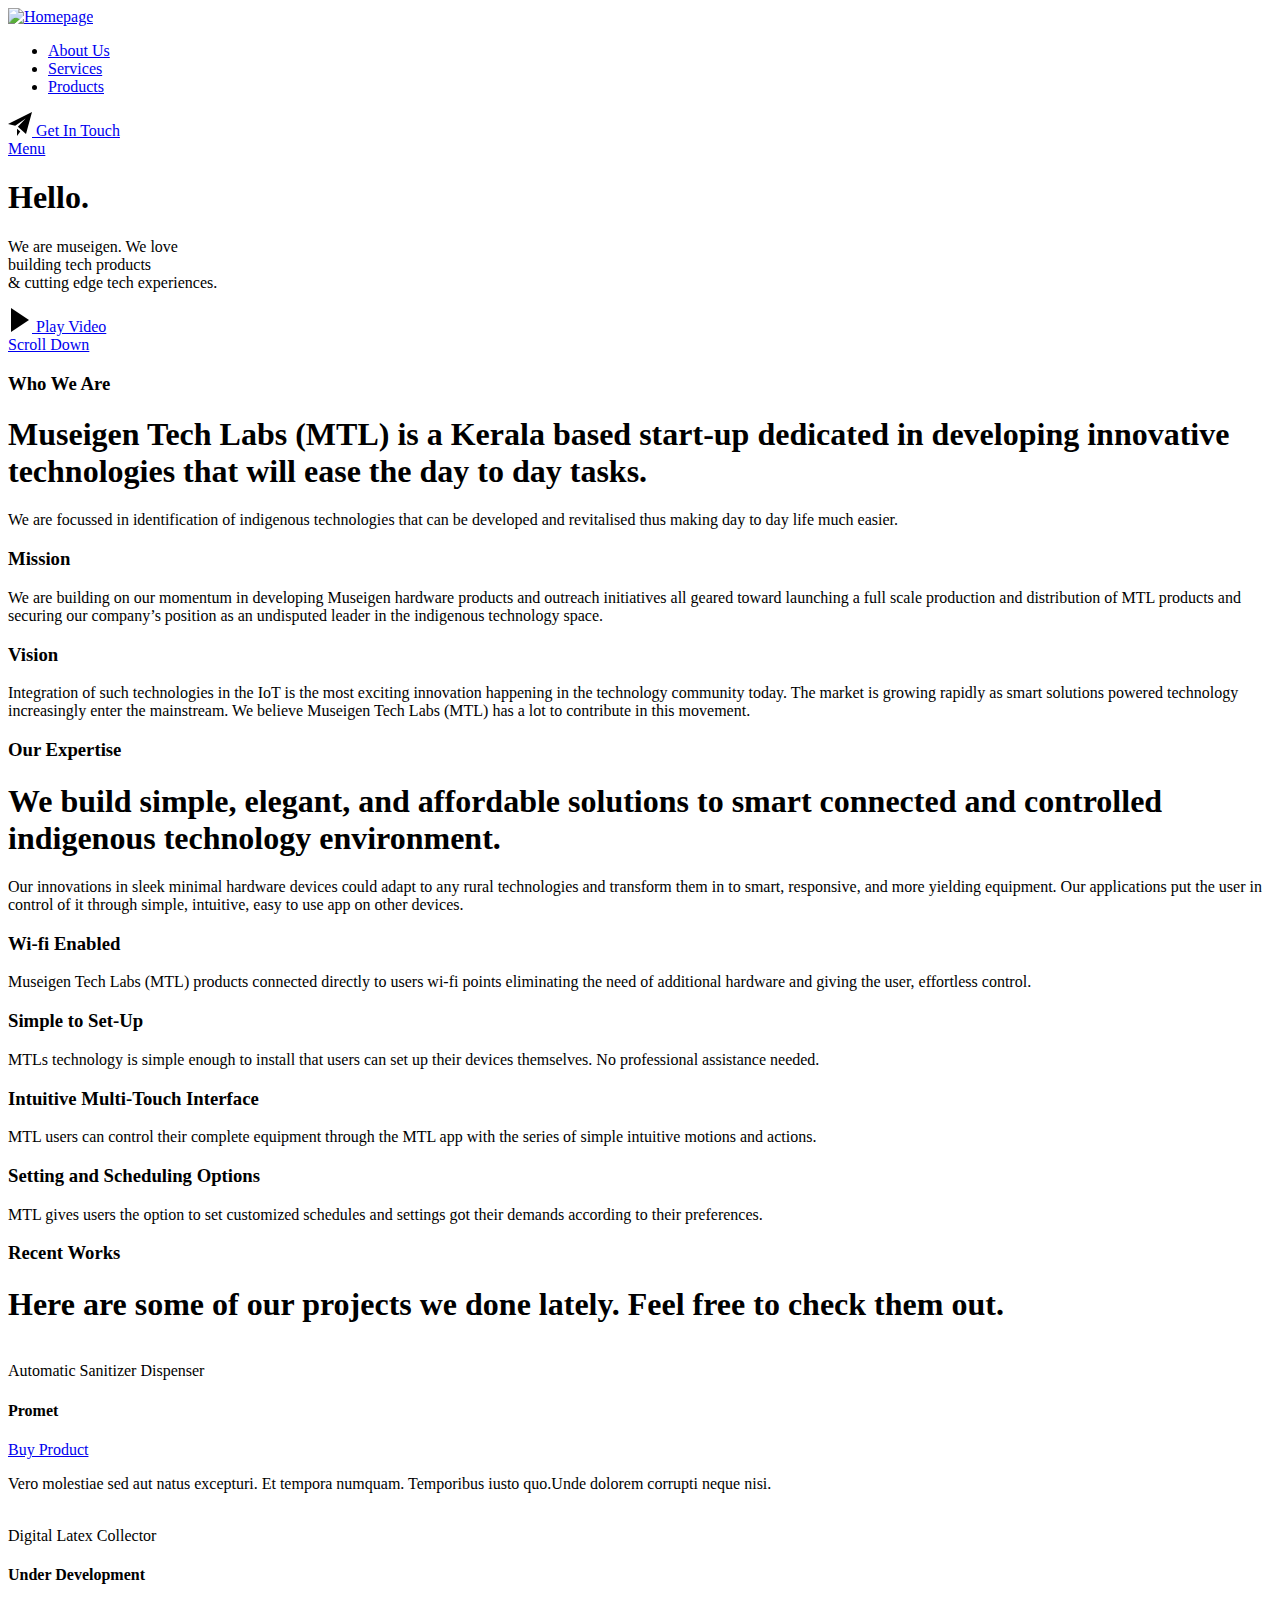
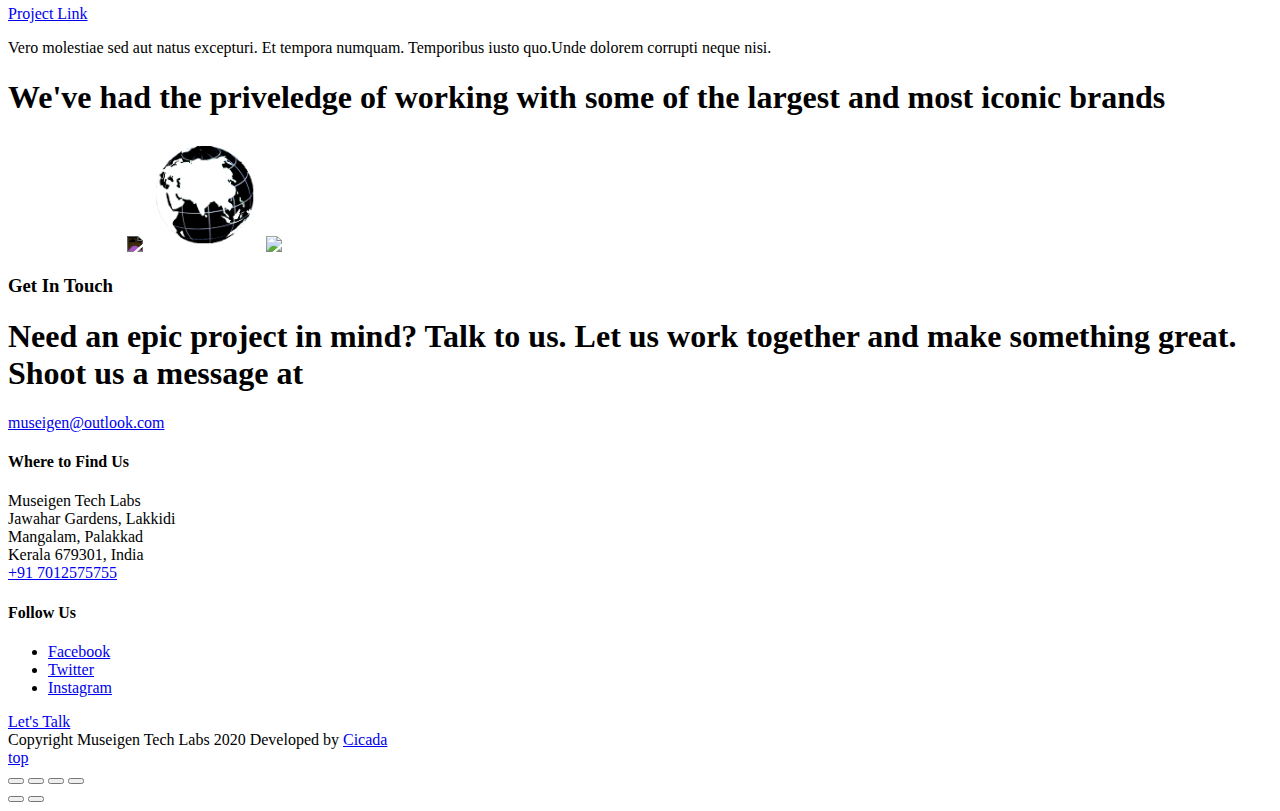
==== index.html @ 74364101 "V.0.0.2" ====
<!DOCTYPE html>
<html class="no-js" lang="en">
<head>

    <!--- basic page needs
    ================================================== -->
    <meta charset="utf-8">
    <title>Museigen</title>
    <meta name="description" content="">
    <meta name="author" content="">

    <!-- mobile specific metas
    ================================================== -->
    <meta name="viewport" content="width=device-width, initial-scale=1">

    <!-- CSS
    ================================================== -->
    <link rel="stylesheet" href="css/styles.css">
    <link rel="stylesheet" href="css/vendor.css">

    <!-- script
    ================================================== -->
    <script src="js/modernizr.js"></script>
    <script defer src="js/fontawesome/all.min.js"></script>

    <!-- favicons
    ================================================== -->
    <link rel="apple-touch-icon" sizes="180x180" href="apple-touch-icon.png">
    <link rel="icon" type="image/png" sizes="32x32" href="favicon-32x32.png">
    <link rel="icon" type="image/png" sizes="16x16" href="favicon-16x16.png">
    <link rel="manifest" href="site.webmanifest">

</head>

<body id="top">


    <!-- preloader
    ================================================== -->
    <div id="preloader">
        <div id="loader" class="dots-fade">
            <div></div>
            <div></div>
            <div></div>
        </div>
    </div>


    <!-- header
    ================================================== -->
    <header class="s-header">

        <div class="s-header__logo">
            <a href="index.html">
                <img src="images/museigen_logo.png" alt="Homepage">
            </a>
        </div>

        <div class="s-header__content">

            <nav class="s-header__nav-wrap">
                <ul class="s-header__nav">
                    <li><a class="smoothscroll" href="#about" title="About">About Us</a></li>
                    <li><a class="smoothscroll" href="#services" title="Services">Services</a></li>
                    <li><a class="smoothscroll" href="#portfolio" title="Works">Products</a></li>
                </ul>
            </nav> <!-- end s-header__nav-wrap -->

            <a href="mailto:museigen@gmail.com" class="btn btn--primary btn--small">
                <svg xmlns="http://www.w3.org/2000/svg" width="24" height="24" viewBox="0 0 24 24"><path d="M24 0l-6 22-8.129-7.239 7.802-8.234-10.458 7.227-7.215-1.754 24-12zm-15 16.668v7.332l3.258-4.431-3.258-2.901z"/></svg>
                Get In Touch
            </a>

        </div> <!-- end header-content -->

        <a class="s-header__menu-toggle" href="#0"><span>Menu</span></a>

    </header> <!-- end s-header -->


    <!-- hero
    ================================================== -->
    <section id="hero" class="s-hero target-section">

        <div class="s-hero__bg">
            <div class="gradient-overlay"></div>
        </div>

        <div class="row s-hero__content">
            <div class="column">

                <h1>Hello.</h1>
                <div class="s-hero__content-about">

                    <p>
                    We are museigen. We love <br>
                    building tech products <br>
                    & cutting edge tech experiences.
                    </p>

                    <footer>
                        <div class="s-hero__content-social">
                            <a href="#0"><i class="fab fa-facebook-f" aria-hidden="true"></i></a>
                            <a href="#0"><i class="fab fa-twitter" aria-hidden="true"></i></a>
                            <a href="#0"><i class="fab fa-instagram" aria-hidden="true"></i></a>
                        </div>
                    </footer>
                </div>

            </div>
        </div>

        <div class="s-hero__video">
            <a class="s-hero__video-link" href="https://player.vimeo.com/video/117310401?color=01aef0&amp;title=0&amp;byline=0&amp;portrait=0" data-lity="">
                <svg xmlns="http://www.w3.org/2000/svg" width="24" height="24" viewBox="0 0 24 24"><path d="M21 12l-18 12v-24z"/></svg>
                <span class="s-hero__video-text">Play Video</span>
            </a>
        </div>

        <div class="s-hero__scroll">
            <a href="#about" class="s-hero__scroll-link smoothscroll">
                Scroll Down
            </a>
        </div>

    </section> <!-- end s-hero -->


    <!-- about
    ================================================== -->
    <section id="about" class="s-about">

        <div class="horizontal-line"></div>

        <div class="row">
            <div class="column large-12">

                <div class="section-title" data-num="01" data-aos="fade-up">
                    <h3 class="h6">Who We Are</h3>
                </div>

            </div>

            <div class="column large-6 w-900-stack s-about__intro-text">
                <h1 class="display-1" data-aos="fade-up">
                    Museigen Tech Labs (MTL) is a Kerala based start-up dedicated in developing
                    innovative technologies that will ease the day to day tasks.
                </h1>

                <p class="lead" data-aos="fade-up">
                  We are focussed in identification of indigenous technologies that can be developed and revitalised
                  thus making day to day life much easier.
                </p>
            </div>

            <div class="column large-6 w-900-stack s-about__photo-block">
                <div class="s-about__photo" data-aos="fade-up"></div>
            </div>
        </div>

        <div class="row block-large-1-2 block-tab-full s-about__process item-list">
            <div class="column item item-process" data-aos="fade-up">
                <h3 class="item-title">Mission</h3>
                <p>
                We are building on our momentum in developing Museigen hardware
                products and outreach initiatives all geared toward launching a full scale production and distribution of
                MTL products and securing our company’s position as an undisputed leader in the
                indigenous technology space.
                </p>
            </div>
            <div class="column item item-process" data-aos="fade-up">
                <h3 class="item-title">Vision</h3>
                <p>
                  Integration of such technologies in the IoT is the
                  most exciting innovation happening in the technology community today. The
                  market is growing rapidly as smart solutions powered technology
                  increasingly enter the mainstream. We believe Museigen Tech Labs (MTL)
                  has a lot to contribute in this movement.
                </p>
            </div>
        </div>

    </section> <!-- end s-about -->


    <!-- services
    ================================================== -->
    <section id="services" class="s-services">

        <div class="row">
            <div class="column large-12">
                <div class="section-title" data-num="02" data-aos="fade-up">
                    <h3 class="h6">Our Expertise</h3>
                </div>
            </div>
            <div class="column large-6 w-900-stack">
                <h1 class="display-1" data-aos="fade-up">
                  We build simple, elegant, and affordable
                  solutions to smart connected and controlled indigenous technology
                  environment.
                </h1>
            </div>
            <div class="column large-6 w-900-stack">
                <p class="lead" data-aos="fade-up">
                  Our innovations in sleek minimal hardware devices
                  could adapt to any rural technologies and transform them in to
                  smart, responsive, and more yielding equipment. Our applications
                  put the user in control of it through simple, intuitive, easy
                  to use app on other devices.
                </p>
            </div>
        </div>

        <div class="row block-large-1-2 block-tab-full s-services__services item-list">
            <div class="column item item-service" data-aos="fade-up">
                <span class="service-icon service-icon--product-design"></span>
                <h3 class="item-title">Wi-fi Enabled</h3>
                <p>
                Museigen Tech Labs (MTL) products connected directly to users
                wi-fi points eliminating the need of additional hardware and
                giving the user, effortless control.
                </p>
            </div>
            <div class="column item item-service" data-aos="fade-up">
                <span class="service-icon service-icon--branding"></span>
                <h3 class="item-title">Simple to Set-Up</h3>
                <p>
                MTLs technology is simple enough to install that users can set
                up their devices themselves. No professional assistance needed.
                </p>
            </div>
            <div class="column item item-service" data-aos="fade-up">
                <span class="service-icon service-icon--frontend"></span>
                <h3 class="item-title">Intuitive Multi-Touch Interface</h3>
                <p>
                MTL users can control their complete equipment through the MTL
                app with the series of simple intuitive motions and actions.
                </p>
            </div>
            <div class="column item item-service" data-aos="fade-up">
                <span class="service-icon service-icon--research"></span>
                <h3 class="item-title">Setting and Scheduling Options</h3>
                <p>
                MTL gives users the option to set customized schedules and
                settings got their demands according to their preferences.
                </p>
            </div>
        </div>

    </section> <!-- end s-services -->

    <section id="portfolio" class="s-portfolio">

        <div class="row s-porfolio__top">
            <div class="column large-6 w-900-stack">
                <div class="section-title" data-num="03" data-aos="fade-up">
                    <h3 class="h6">Recent Works</h3>
                </div>
            </div>
            <div class="column large-6 w-900-stack">
                <h1 class="display-1" data-aos="fade-up">
                    Here are some of our projects we done lately. Feel
                    free to check them out.
                </h1>
            </div>
        </div> <!-- end s-portfolio__top-->

        <div class="row s-portfolio__list block-large-1-2 block-tab-full collapse">

            <div class="column" data-aos="fade-up">
                <div class="folio-item">
                    <div class="folio-item__thumb">
                        <a class="folio-item__thumb-link" href="images/portfolio/gallery/g-promet.png" title="The Red Wheel" data-size="1050x700">
                            <img src="images/portfolio/promet.png"
                                 srcset="images/portfolio/promet.png 1x, images/portfolio/promet@2x.png 2x" alt="">
                        </a>
                    </div>
                    <div class="folio-item__info">
                        <div class="folio-item__cat">Automatic Sanitizer Dispenser</div>
                        <h4 class="folio-item__title">Promet</h4>
                    </div>
                    <a href="#" title="Project Link" class="folio-item__project-link">Buy Product</a>
                    <div class="folio-item__caption">
                        <p>Vero molestiae sed aut natus excepturi. Et tempora numquam. Temporibus iusto quo.Unde dolorem corrupti neque nisi.</p>
                    </div>
                </div>
            </div> <!-- end column -->
            <div class="column" data-aos="fade-up">
                <div class="folio-item">
                    <div class="folio-item__thumb">
                        <a class="folio-item__thumb-link" href="images/portfolio/gallery/g-latex.png" title="Music Life" data-size="1050x700">
                            <img src="images/portfolio/latex.png"
                                 srcset="images/portfolio/latex.png 1x, images/portfolio/latex@2x.png 2x" alt="">
                        </a>
                    </div>
                    <div class="folio-item__info">
                        <div class="folio-item__cat">Digital Latex Collector</div>
                        <h4 class="folio-item__title">Under Development</h4>
                    </div>
                    <a href="#" title="Project Link" class="folio-item__project-link">Project Link</a>
                    <div class="folio-item__caption">
                        <p>Vero molestiae sed aut natus excepturi. Et tempora numquam. Temporibus iusto quo.Unde dolorem corrupti neque nisi.</p>
                    </div>
                </div>
              </div> <!-- end column -->
        </div> <!-- folio-list -->

    </section> <!-- end s-portfolio -->


    <!-- clients
    ================================================== -->
    <div id="clients" class="section s-clients">

        <div class="row narrower s-clients__top h-text-center">
            <div class="column">
                <h1 class="display-1" data-aos="fade-up">
                We've had the priveledge of working with
                some of the largest and most iconic brands
                </h1>
            </div>
        </div> <!-- s-clients__top -->

        <div class="row clients-outer">
            <div class="column">
                <div class="clients" data-aos="fade-up">

                    <a href="https://cicadabusinesscorp.com" title="" class="clients__slide"><img src="images/icons/clients/cicada.svg" style="filter:invert(); height: 115px;" /></a>
                    <a href="http://mappleinteractive.com" title="" class="clients__slide"><img src="images/icons/clients/mapple.svg" style="filter:invert(); height: 115px;" /></a>
                    <a href="#0" title="" class="clients__slide"><img src="images/icons/clients/world.svg" style="height: 115px;" /></a>
                    <a href="#0" title="" class="clients__slide"><img src="images/icons/clients/meristemai.svg" style="height: 115px;" /></a>

                </div> <!-- end clients -->
            </div> <!-- end column -->
        </div> <!-- end clients-outer -->

    </div> <!-- end s-clients -->


    <!-- contact
    ================================================== -->
    <section class="s-contact">

        <div class="row narrower s-contact__top h-text-center">
            <div class="column">
                <h3 class="h6">Get In Touch</h3>
                <h1 class="display-1">
                Need an epic project in mind? Talk to
                us. Let us work together and make something great.
                Shoot us a message at
                </h1>
            </div>
        </div> <!-- s-footer__top -->

        <div class="row h-text-center">
            <div class="column">
                <p class="s-contact__email">
                    <a href="mailto:museigen@outlook.com">museigen@outlook.com</a>
                </p>
            </div>
        </div>

    </section>  <!-- end s-contact -->


    <!-- footer
    ================================================== -->
    <footer class="s-footer">
        <div class="row row-y-top">

            <div class="column large-8 medium-12">
                <div class="row">
                    <div class="column large-7 tab-12 s-footer__block">
                        <h4 class="h6">Where to Find Us</h4>

                        <p>
                        Museigen Tech Labs<br>
                        Jawahar Gardens, Lakkidi <br>
                        Mangalam, Palakkad <br>
                        Kerala 679301, India <br>
                        <a href="tel:197-543-2345">+91 7012575755</a>
                        </p>
                    </div>

                    <div class="column large-5 tab-12 s-footer__block">
                        <h4 class="h6">Follow Us</h4 class="h6">

                        <ul class="s-footer__list">
                            <li><a href="#0">Facebook</a></li>
                            <li><a href="#0">Twitter</a></li>
                            <li><a href="#0">Instagram</a></li>
                        </ul>
                    </div>
                </div>
            </div>

            <div class="column large-4 medium-12 s-footer__block--end">
                <a href="mailto:museigen@outlook.com" class="btn h-full-width">Let's Talk</a>

                <div class="ss-copyright">
                    <span>Copyright Museigen Tech Labs 2020</span>
                    <span>Developed by <a href="https://cicadabusinesscorp.com/">Cicada</a></span>
                </div>
            </div>

            <div class="ss-go-top">
                <a class="smoothscroll" title="Back to Top" href="#top">
                    top
                </a>
            </div> <!-- end ss-go-top -->

        </div>
    </footer>


    <!-- photoswipe background
    ================================================== -->
    <div aria-hidden="true" class="pswp" role="dialog" tabindex="-1">

        <div class="pswp__bg"></div>
        <div class="pswp__scroll-wrap">

            <div class="pswp__container">
                <div class="pswp__item"></div>
                <div class="pswp__item"></div>
                <div class="pswp__item"></div>
            </div>

            <div class="pswp__ui pswp__ui--hidden">
                <div class="pswp__top-bar">
                    <div class="pswp__counter"></div><button class="pswp__button pswp__button--close" title="Close (Esc)"></button> <button class="pswp__button pswp__button--share" title=
                    "Share"></button> <button class="pswp__button pswp__button--fs" title="Toggle fullscreen"></button> <button class="pswp__button pswp__button--zoom" title=
                    "Zoom in/out"></button>
                    <div class="pswp__preloader">
                        <div class="pswp__preloader__icn">
                            <div class="pswp__preloader__cut">
                                <div class="pswp__preloader__donut"></div>
                            </div>
                        </div>
                    </div>
                </div>
                <div class="pswp__share-modal pswp__share-modal--hidden pswp__single-tap">
                    <div class="pswp__share-tooltip"></div>
                </div><button class="pswp__button pswp__button--arrow--left" title="Previous (arrow left)"></button> <button class="pswp__button pswp__button--arrow--right" title=
                "Next (arrow right)"></button>
                <div class="pswp__caption">
                    <div class="pswp__caption__center"></div>
                </div>
            </div>

        </div>

    </div> <!-- end photoSwipe background -->


    <!-- Java Script
    ================================================== -->
    <script src="js/jquery-3.2.1.min.js"></script>
    <script src="js/plugins.js"></script>
    <script src="js/main.js"></script>

</body>

</html>
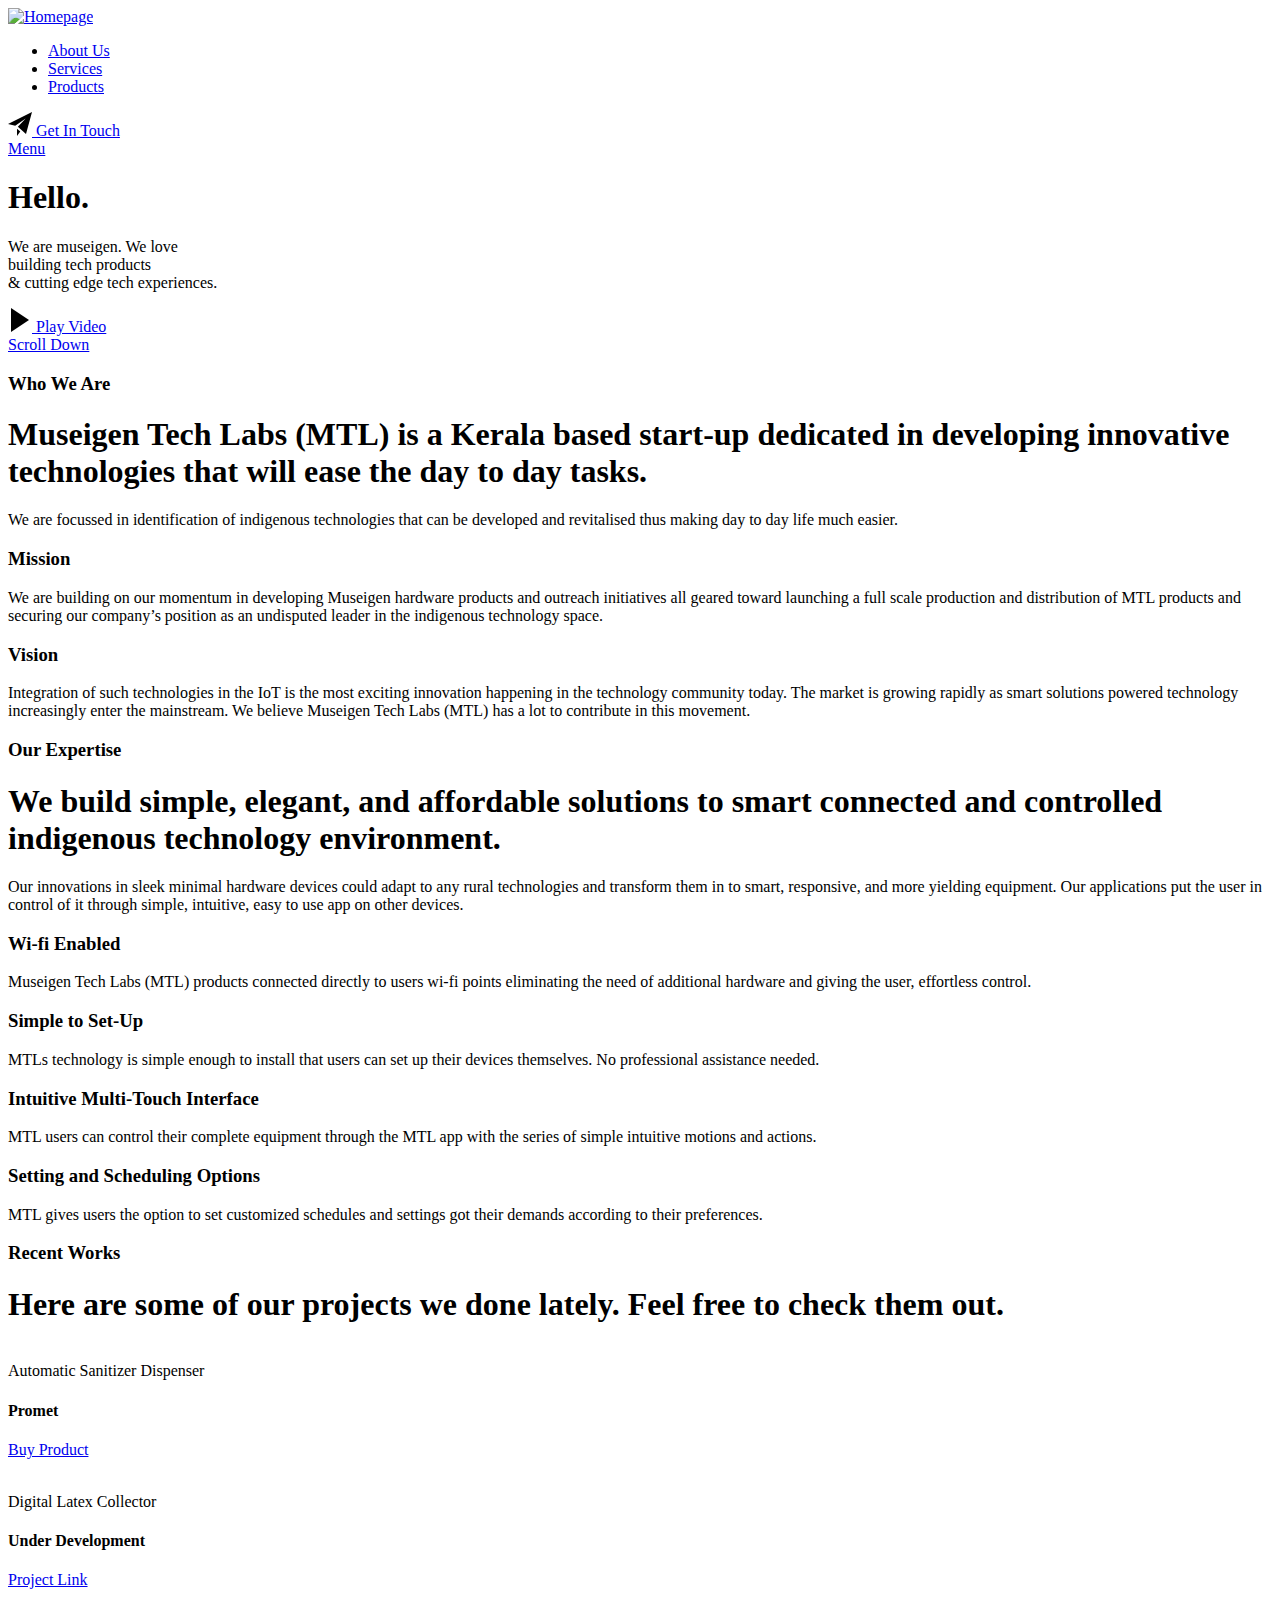
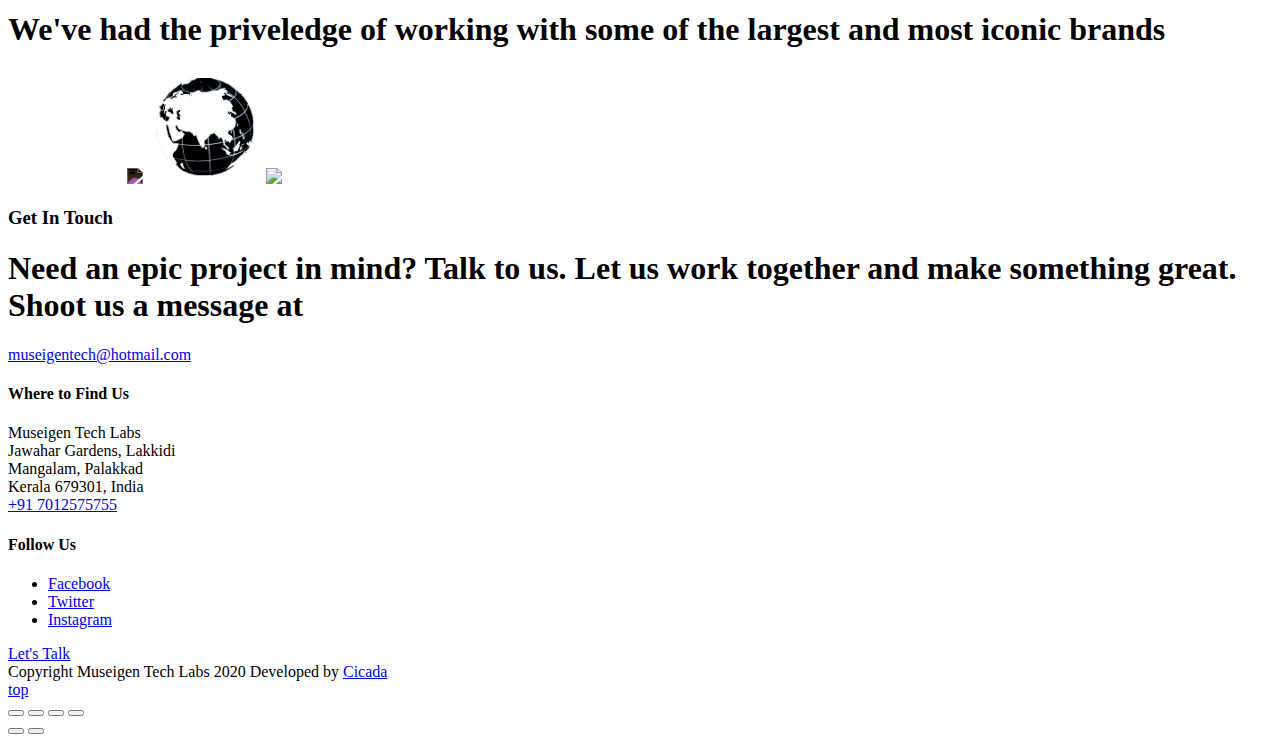
==== commit 724bc1d7: "V.0.0.3" ====
--- a/index.html
+++ b/index.html
@@ -66,7 +66,7 @@
                 </ul>
             </nav> <!-- end s-header__nav-wrap -->
 
-            <a href="mailto:museigen@gmail.com" class="btn btn--primary btn--small">
+            <a href="mailto:museigentech@hotmail.com" class="btn btn--primary btn--small">
                 <svg xmlns="http://www.w3.org/2000/svg" width="24" height="24" viewBox="0 0 24 24"><path d="M24 0l-6 22-8.129-7.239 7.802-8.234-10.458 7.227-7.215-1.754 24-12zm-15 16.668v7.332l3.258-4.431-3.258-2.901z"/></svg>
                 Get In Touch
             </a>
@@ -111,7 +111,8 @@
         </div>
 
         <div class="s-hero__video">
-            <a class="s-hero__video-link" href="https://player.vimeo.com/video/117310401?color=01aef0&amp;title=0&amp;byline=0&amp;portrait=0" data-lity="">
+            <a class="s-hero__video-link" href="#" data-lity="">
+            <!-- https://player.vimeo.com/video/117310401?color=01aef0&amp;title=0&amp;byline=0&amp;portrait=0 -->
                 <svg xmlns="http://www.w3.org/2000/svg" width="24" height="24" viewBox="0 0 24 24"><path d="M21 12l-18 12v-24z"/></svg>
                 <span class="s-hero__video-text">Play Video</span>
             </a>
@@ -281,7 +282,7 @@
                     </div>
                     <a href="#" title="Project Link" class="folio-item__project-link">Buy Product</a>
                     <div class="folio-item__caption">
-                        <p>Vero molestiae sed aut natus excepturi. Et tempora numquam. Temporibus iusto quo.Unde dolorem corrupti neque nisi.</p>
+                        <p></p>
                     </div>
                 </div>
             </div> <!-- end column -->
@@ -299,7 +300,7 @@
                     </div>
                     <a href="#" title="Project Link" class="folio-item__project-link">Project Link</a>
                     <div class="folio-item__caption">
-                        <p>Vero molestiae sed aut natus excepturi. Et tempora numquam. Temporibus iusto quo.Unde dolorem corrupti neque nisi.</p>
+                        <p></p>
                     </div>
                 </div>
               </div> <!-- end column -->
@@ -355,7 +356,7 @@
         <div class="row h-text-center">
             <div class="column">
                 <p class="s-contact__email">
-                    <a href="mailto:museigen@outlook.com">museigen@outlook.com</a>
+                    <a href="mailto:museigentech@hotmail.com">museigentech@hotmail.com</a>
                 </p>
             </div>
         </div>
@@ -395,7 +396,7 @@
             </div>
 
             <div class="column large-4 medium-12 s-footer__block--end">
-                <a href="mailto:museigen@outlook.com" class="btn h-full-width">Let's Talk</a>
+                <a href="mailto:museigentech@hotmail.com" class="btn h-full-width">Let's Talk</a>
 
                 <div class="ss-copyright">
                     <span>Copyright Museigen Tech Labs 2020</span>
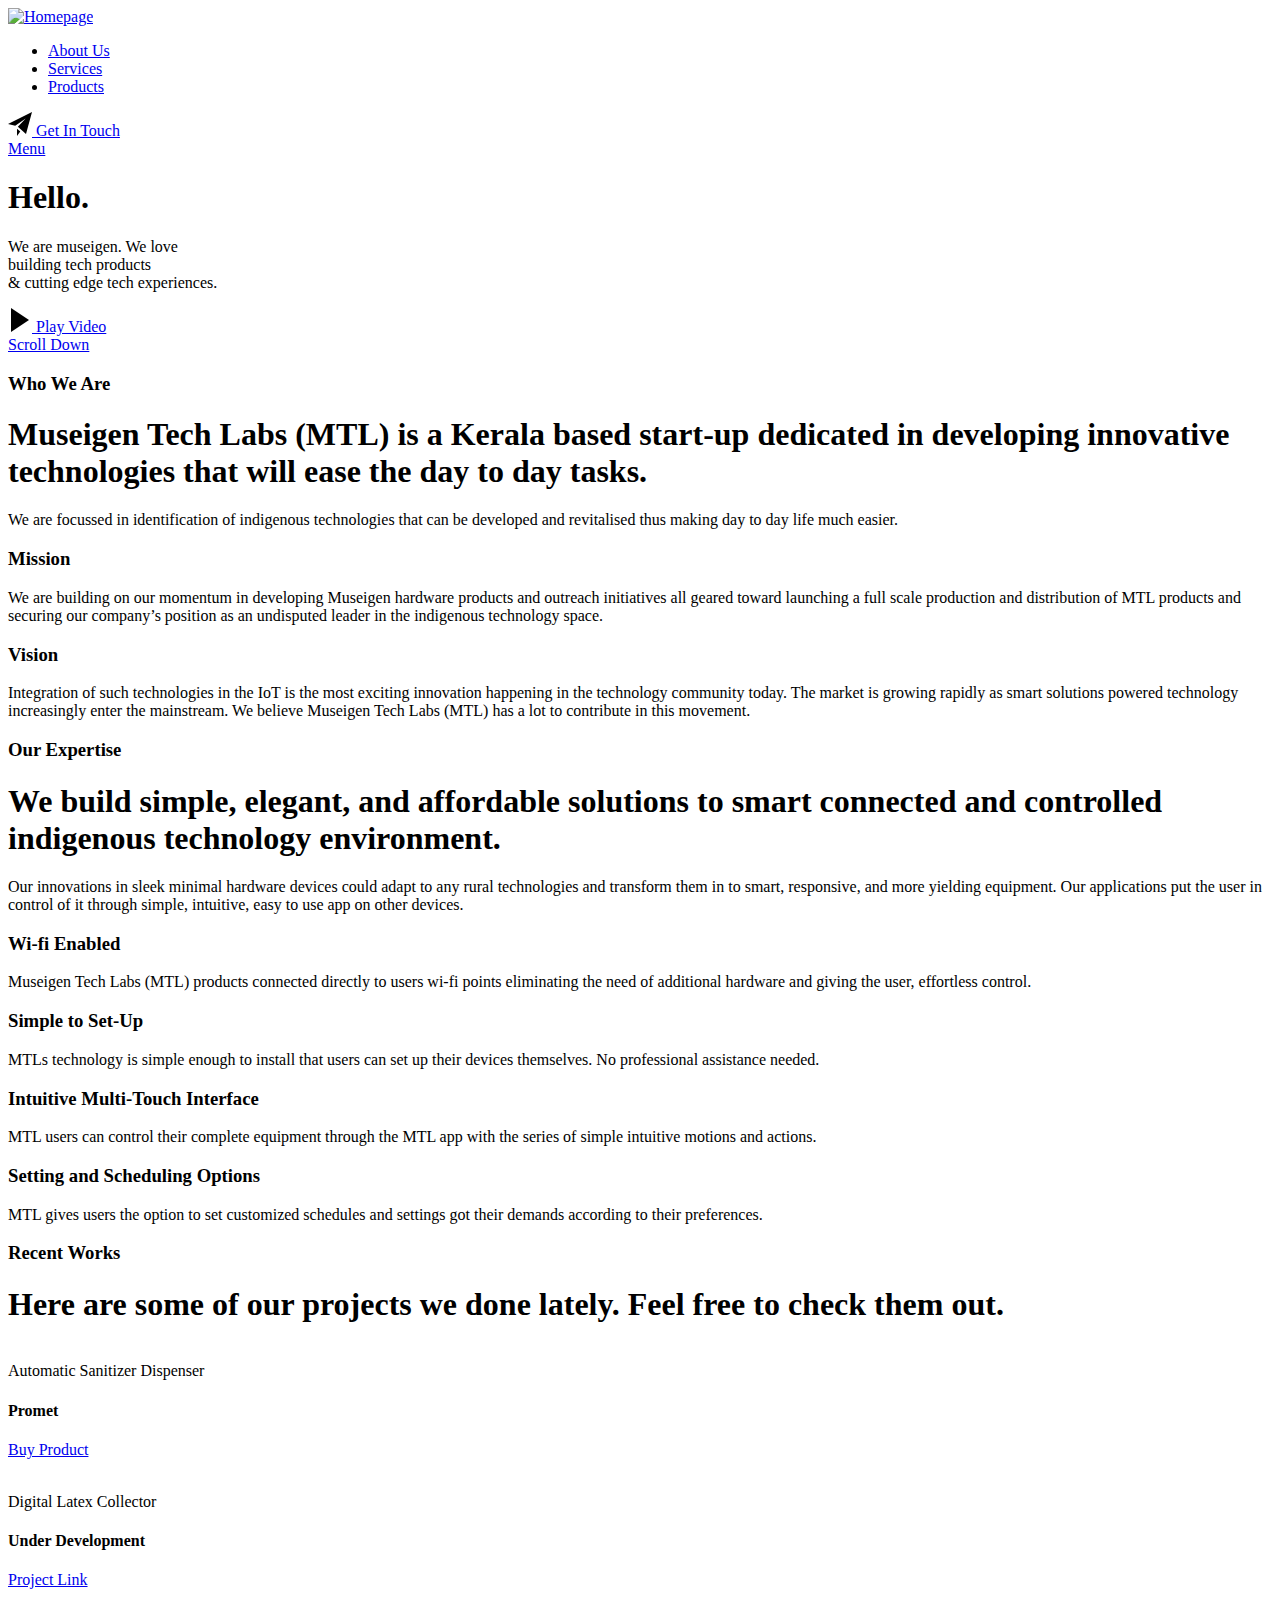
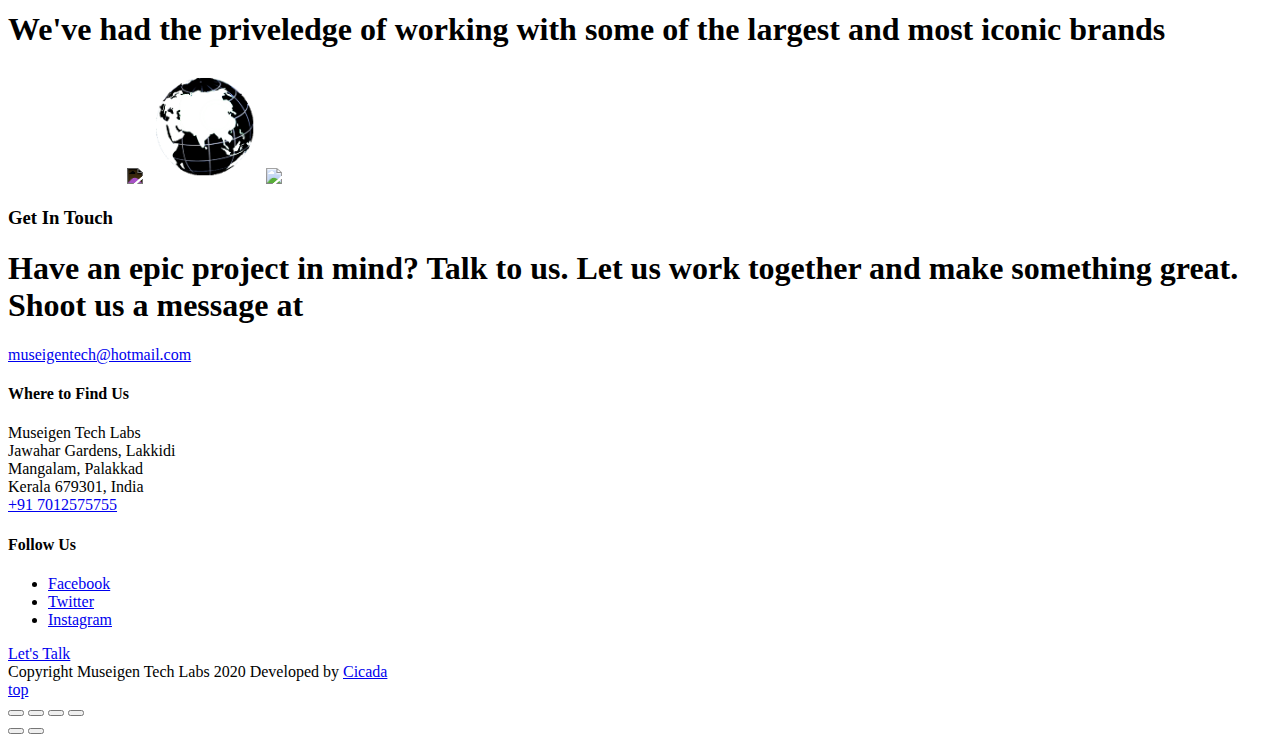
==== commit 84b773a9: "V.0.0.4" ====
--- a/index.html
+++ b/index.html
@@ -346,7 +346,7 @@
             <div class="column">
                 <h3 class="h6">Get In Touch</h3>
                 <h1 class="display-1">
-                Need an epic project in mind? Talk to
+                Have an epic project in mind? Talk to
                 us. Let us work together and make something great.
                 Shoot us a message at
                 </h1>
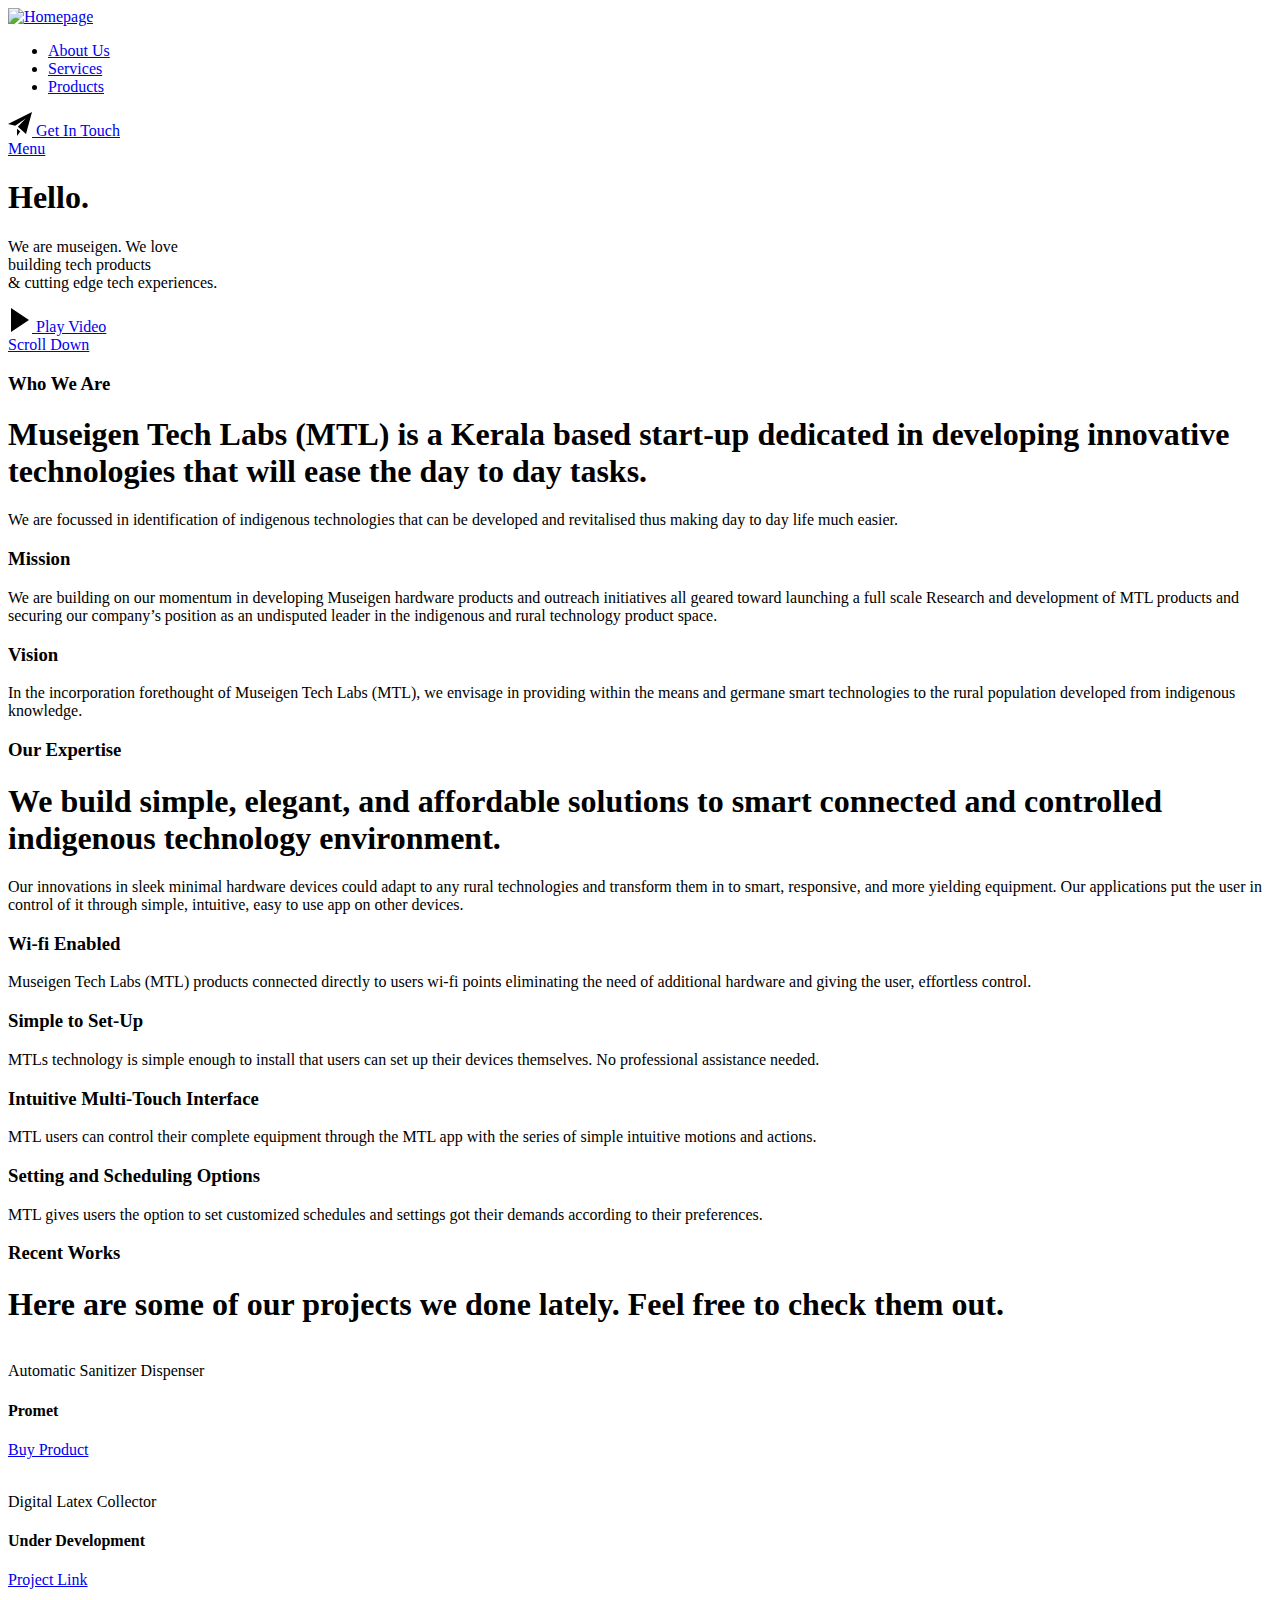
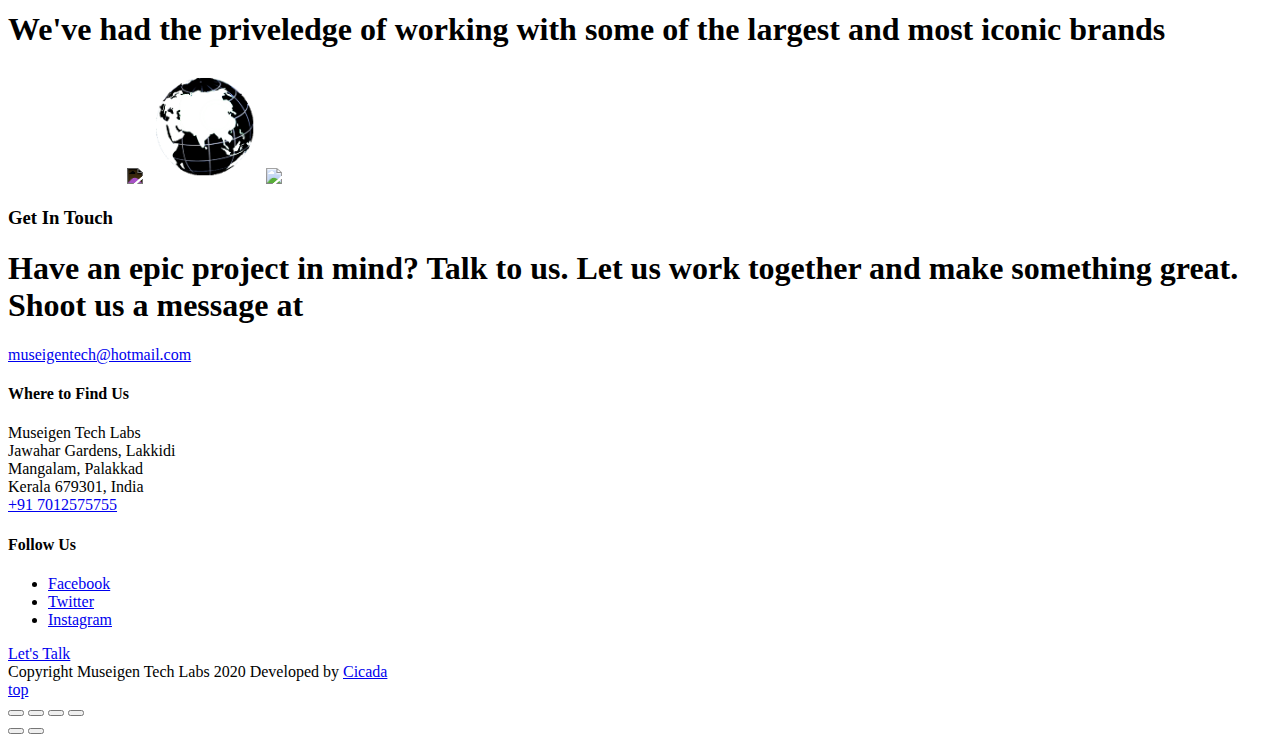
==== commit e318a982: "V.1.0.0" ====
--- a/index.html
+++ b/index.html
@@ -163,20 +163,19 @@
             <div class="column item item-process" data-aos="fade-up">
                 <h3 class="item-title">Mission</h3>
                 <p>
-                We are building on our momentum in developing Museigen hardware
-                products and outreach initiatives all geared toward launching a full scale production and distribution of
-                MTL products and securing our company’s position as an undisputed leader in the
-                indigenous technology space.
+                  We are building on our momentum in developing Museigen hardware
+                  products and outreach initiatives all geared toward launching
+                  a full scale Research and development of MTL products and securing
+                  our company’s position as an undisputed leader in the indigenous
+                  and rural technology product space.
                 </p>
             </div>
             <div class="column item item-process" data-aos="fade-up">
                 <h3 class="item-title">Vision</h3>
                 <p>
-                  Integration of such technologies in the IoT is the
-                  most exciting innovation happening in the technology community today. The
-                  market is growing rapidly as smart solutions powered technology
-                  increasingly enter the mainstream. We believe Museigen Tech Labs (MTL)
-                  has a lot to contribute in this movement.
+                  In the incorporation forethought of Museigen Tech Labs (MTL),
+                  we envisage in providing within the means and germane smart
+                  technologies to the rural population developed from indigenous knowledge.
                 </p>
             </div>
         </div>
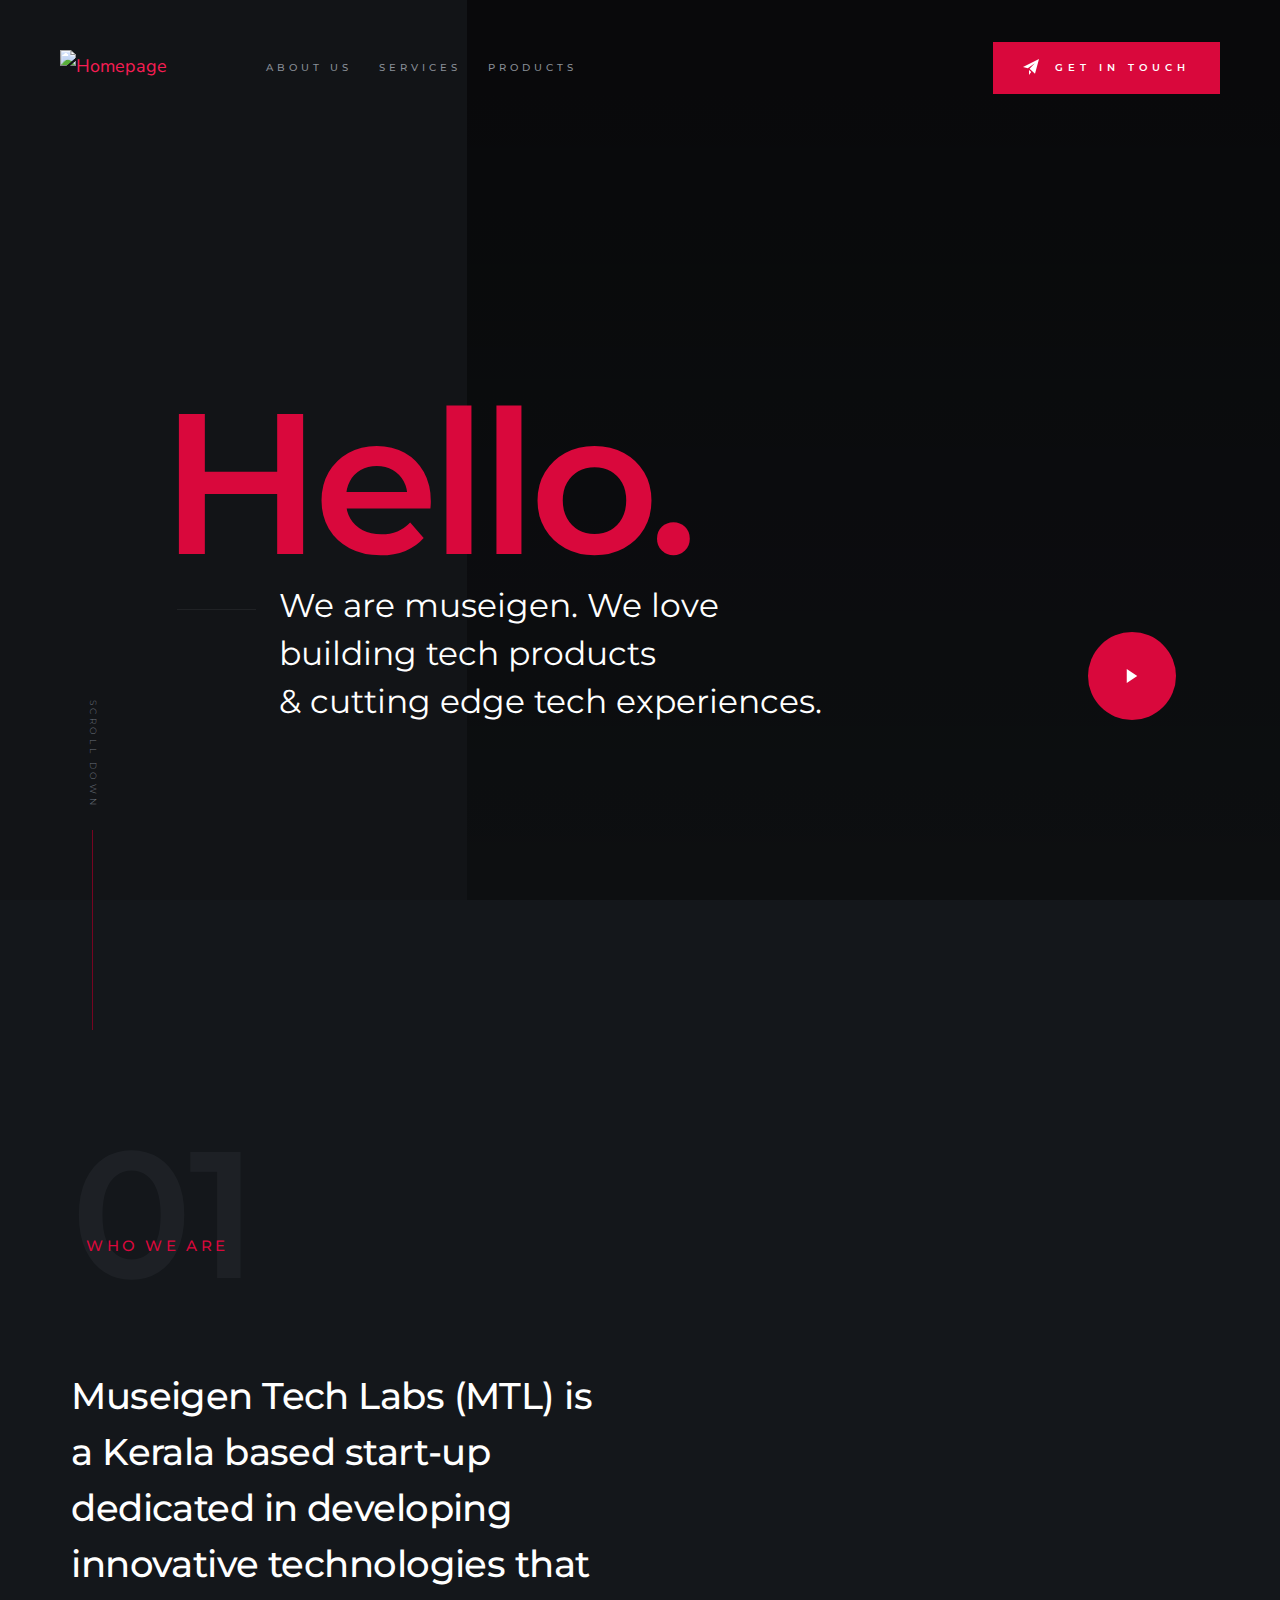
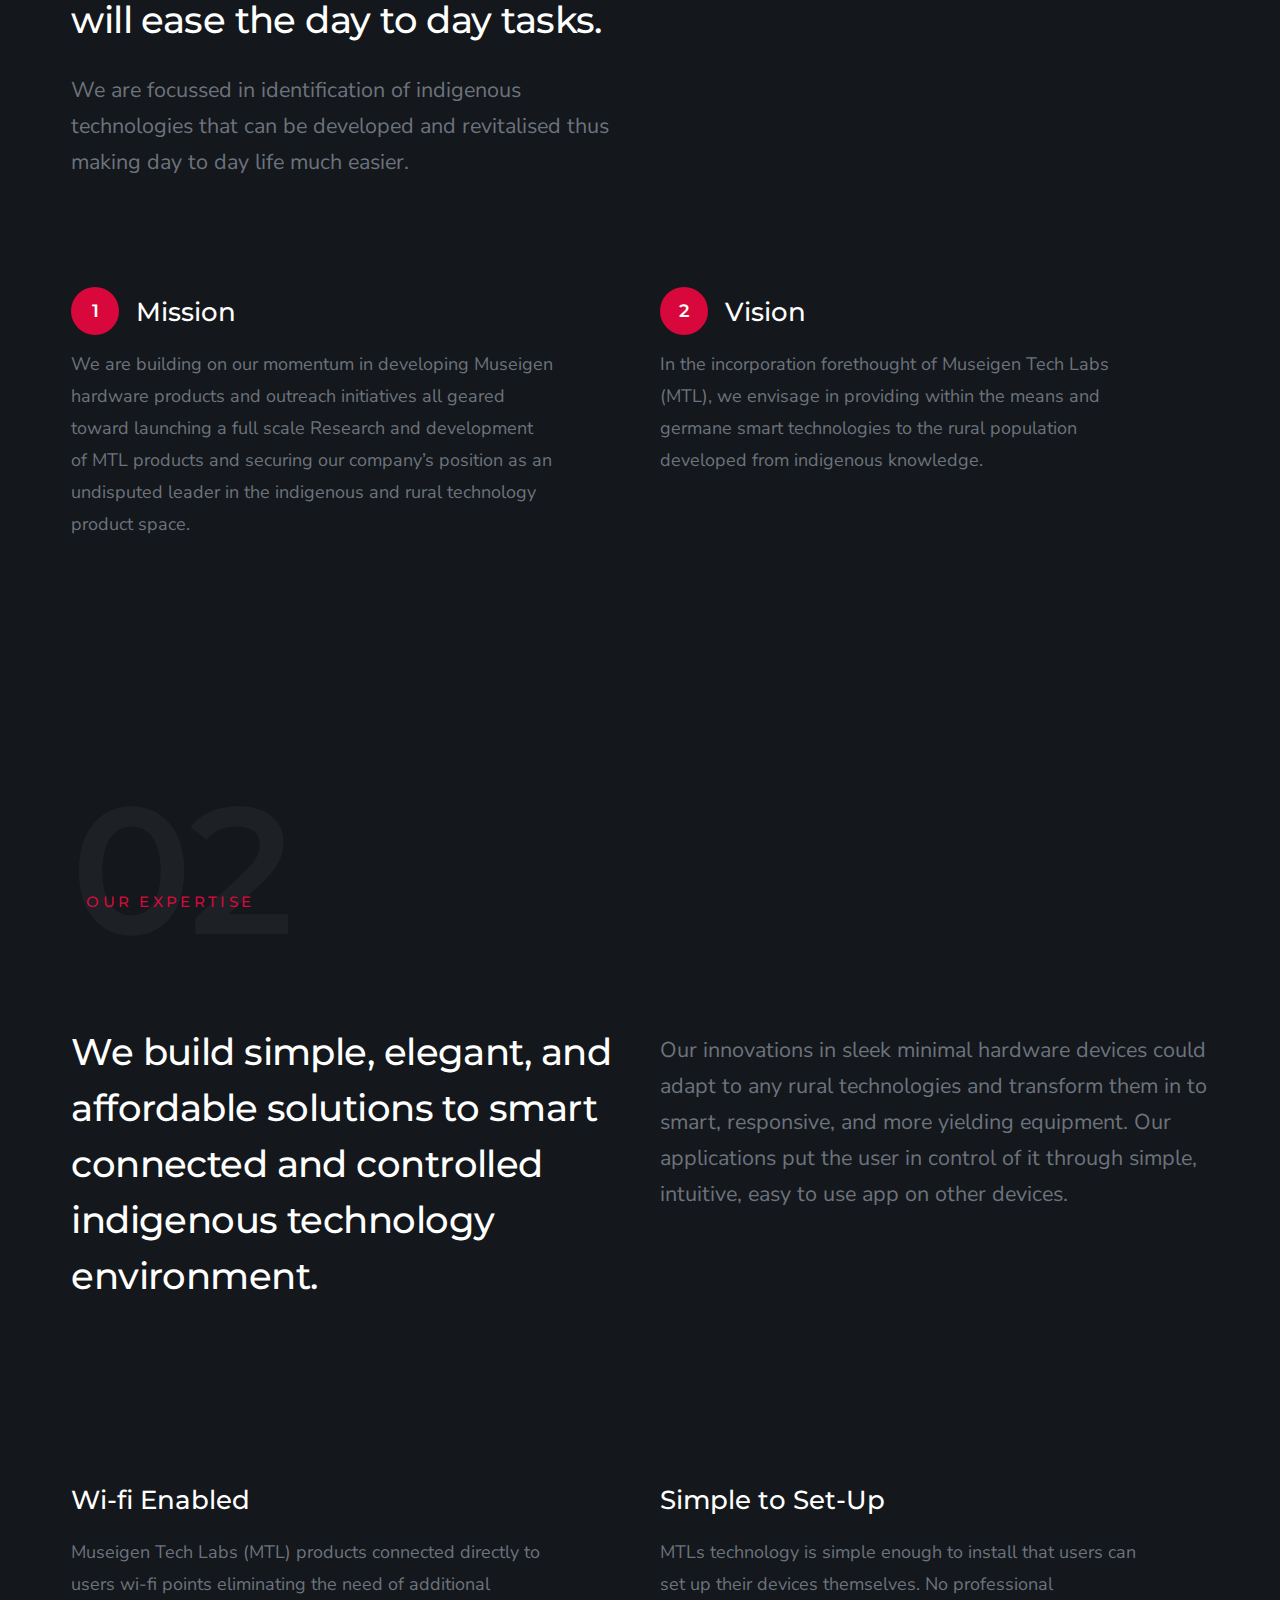
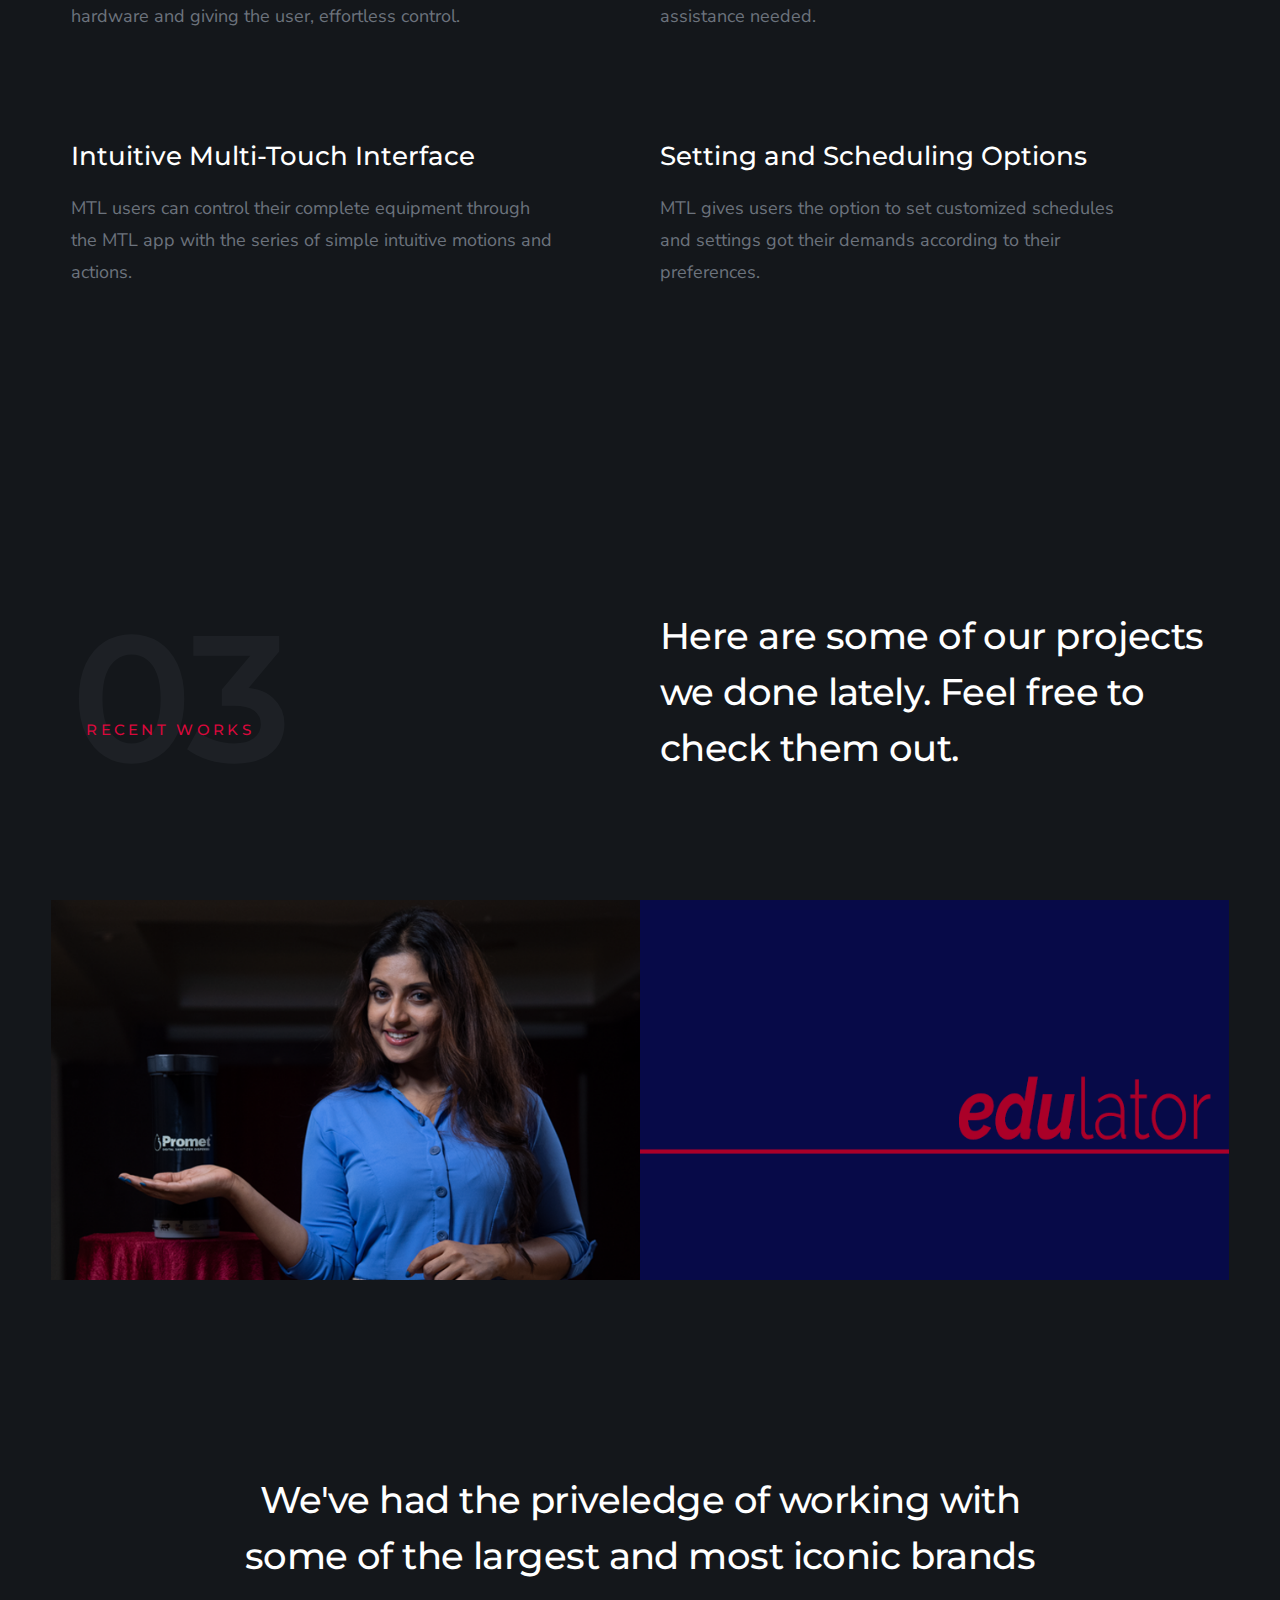
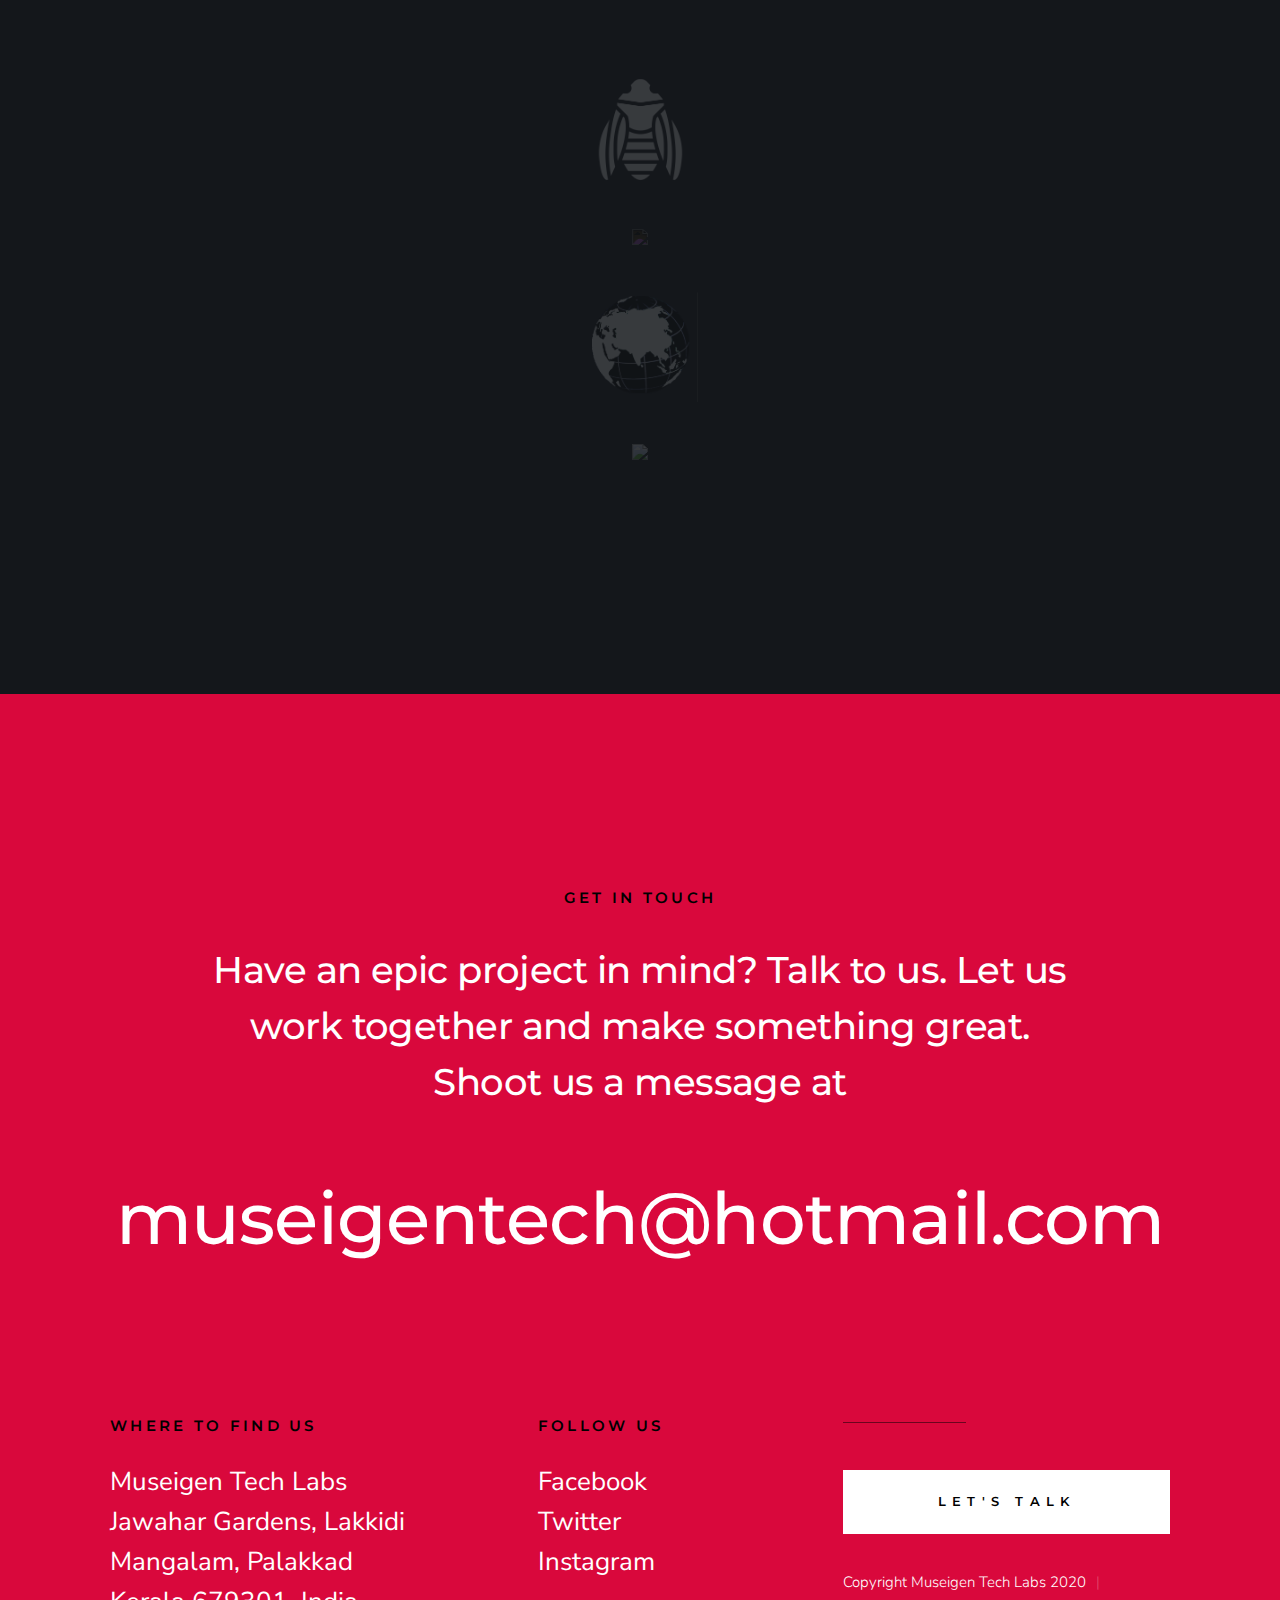
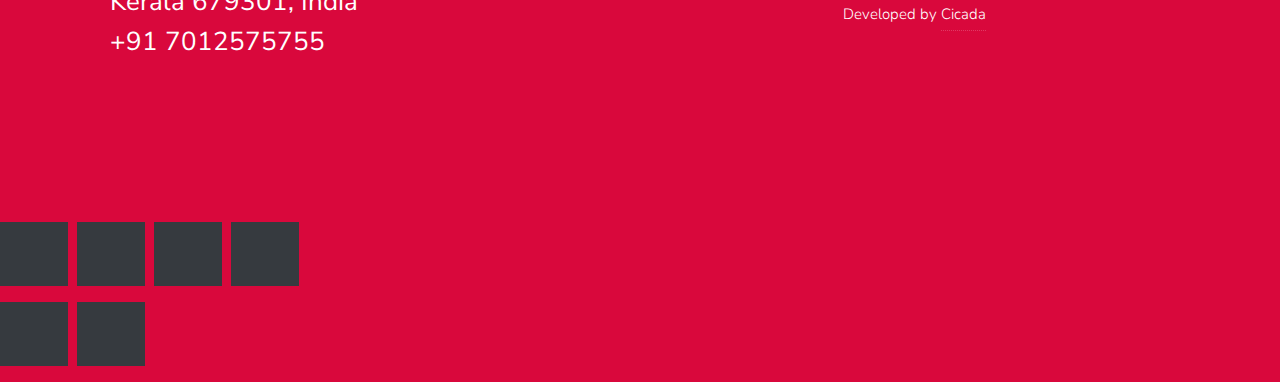
==== commit ca9b61fa: "ca link" ====
--- a/index.html
+++ b/index.html
@@ -270,7 +270,7 @@
             <div class="column" data-aos="fade-up">
                 <div class="folio-item">
                     <div class="folio-item__thumb">
-                        <a class="folio-item__thumb-link" href="images/portfolio/gallery/g-promet.png" title="The Red Wheel" data-size="1050x700">
+                        <a class="folio-item__thumb-link" href="images/portfolio/gallery/g-promet.png" title="promet" data-size="1050x700">
                             <img src="images/portfolio/promet.png"
                                  srcset="images/portfolio/promet.png 1x, images/portfolio/promet@2x.png 2x" alt="">
                         </a>
@@ -285,23 +285,23 @@
                     </div>
                 </div>
             </div> <!-- end column -->
-            <div class="column" data-aos="fade-up">
-                <div class="folio-item">
-                    <div class="folio-item__thumb">
-                        <a class="folio-item__thumb-link" href="images/portfolio/gallery/g-latex.png" title="Music Life" data-size="1050x700">
-                            <img src="images/portfolio/latex.png"
-                                 srcset="images/portfolio/latex.png 1x, images/portfolio/latex@2x.png 2x" alt="">
-                        </a>
-                    </div>
-                    <div class="folio-item__info">
-                        <div class="folio-item__cat">Digital Latex Collector</div>
-                        <h4 class="folio-item__title">Under Development</h4>
-                    </div>
-                    <a href="#" title="Project Link" class="folio-item__project-link">Project Link</a>
-                    <div class="folio-item__caption">
-                        <p></p>
-                    </div>
-                </div>
+              <div class="column" data-aos="fade-up">
+                  <div class="folio-item">
+                      <div class="folio-item__thumb">
+                          <a class="folio-item__thumb-link" href="images/portfolio/gallery/g-latex.png" title="edulator" data-size="1050x700">
+                              <img src="images/portfolio/latex.png"
+                                   srcset="images/portfolio/latex.png 1x, images/portfolio/latex@2x.png 2x" alt="">
+                          </a>
+                      </div>
+                      <div class="folio-item__info">
+                          <div class="folio-item__cat">Personality Assessment Tests</div>
+                          <h4 class="folio-item__title">Edulator</h4>
+                      </div>
+                      <a href="https://careeranalytica.in/" title="Project Link" class="folio-item__project-link">Assessments</a>
+                      <div class="folio-item__caption">
+                          <p></p>
+                      </div>
+                  </div>
               </div> <!-- end column -->
         </div> <!-- folio-list -->
 
--- a/css/styles.css
+++ b/css/styles.css
@@ -0,0 +1,4970 @@
+/* ===================================================================
+ * Flare Main Stylesheet
+ * Template Ver. 1.0.0
+ * 03-19-2020
+ * ------------------------------------------------------------------
+ *
+ * TOC:
+ * # settings and variables
+ *      ## fonts
+ *      ## colors
+ *      ## vertical spacing and typescale
+ *      ## grid variables
+ * # normalize
+ * # basic/base setup styles
+ *      ## media
+ *      ## typography resets
+ *      ## links
+ *      ## inputs
+ * # Grid v3.0.0
+ *      ## medium screen devices
+ *      ## tablets
+ *      ## mobile devices
+ *      ## small mobile devices <= 400px
+ * # block grids
+ *      ## block grids - medium screen devices
+ *      ## block grids - tablets
+ *      ## block grids - mobile devices
+ *      ## block grids - small mobile devices <= 400px
+ * # MISC
+ * # custom grid, block grid STACK breakpoints
+ * # base style overrides
+ *      ## links
+ * # typography & general theme styles
+ *      ## lists
+ *      ## responsive video container
+ *      ## floated image
+ *      ## tables
+ *      ## spacing
+ * # preloader
+ * # forms
+ *      ## style placeholder text
+ *      ## change autocomplete styles in Chrome
+ * # buttons
+ * # additional components
+ *      ## additional typo styles
+ *      ## skillbars
+ *      ## alert box
+ * # common and reusable styles
+ *      ## item list
+ *      ## slick slider
+ * # site header
+ *      ## header logo
+ *      ## main navigation
+ *      ## mobile menu toggle
+ *      ## header contact button
+ * # hero
+ *      ## hero content
+ *      ## hero video
+ *      ## hero scroll
+ *      ## animate intro content
+ *      ## animations
+ * # about
+ *      ## about photo
+ *      ## about process
+ * # services
+ * # portfolio
+ *      ## portfolio list
+ * # clients
+ *      ## clients slider
+ *      ## testimonials
+ * # contact
+ * # footer
+ *      ## footer block
+ *      ## footer list
+ *      ## copyright
+ *      ## go top
+ *
+ * ------------------------------------------------------------------ */
+
+
+
+/* ===================================================================
+ * # settings and variables
+ *
+ * ------------------------------------------------------------------- */
+
+/* -------------------------------------------------------------------
+ * ## fonts
+ * ------------------------------------------------------------------- */
+
+@import url("https://fonts.googleapis.com/css?family=Montserrat:300,300i,400,400i,500,500i,600,600i,700,700i|Nunito+Sans:300,300i,400,400i,600,600i,700,700i&display=swap");
+
+:root {
+    --font-1: "Nunito Sans", sans-serif;
+    --font-2: "Montserrat", sans-serif;
+
+    /* monospace
+     */
+    --font-mono: Consolas, "Andale Mono", Courier, "Courier New", monospace;
+}
+
+
+/* -------------------------------------------------------------------
+ * ## colors
+ * ------------------------------------------------------------------- */
+:root {
+
+    /* color-1(#d9083c)
+     * color-2(#eb5e55)
+     * color-3(#f2d0a4)
+     */
+    --color-1: hsla(345, 93%, 44%, 1);
+    --color-2: hsla(4, 79%, 63%, 1);
+    --color-3: hsla(34, 75%, 80%, 1);
+
+    /* theme color variations
+     */
+    --color-1-lighter: hsla(345, 93%, 64%, 1);
+    --color-1-light  : hsla(345, 93%, 54%, 1);
+    --color-1-dark   : hsla(345, 93%, 34%, 1);
+    --color-1-darker : hsla(345, 93%, 24%, 1);
+    --color-2-lighter: hsla(4, 79%, 83%, 1);
+    --color-2-light  : hsla(4, 79%, 73%, 1);
+    --color-2-dark   : hsla(4, 79%, 53%, 1);
+    --color-2-darker : hsla(4, 79%, 43%, 1);
+
+    /* feedback colors
+     * color-error(#ffd1d2), color-success(#c8e675),
+     * color-info(#d7ecfb), color-notice(#fff099)
+     */
+    --color-error          : hsla(359, 100%, 91%, 1);
+    --color-success        : hsla(76, 69%, 68%, 1);
+    --color-info           : hsla(205, 82%, 91%, 1);
+    --color-notice         : hsla(51, 100%, 80%, 1);
+    --color-error-content  : hsla(359, 50%, 50%, 1);
+    --color-success-content: hsla(76, 29%, 28%, 1);
+    --color-info-content   : hsla(205, 32%, 31%, 1);
+    --color-notice-content : hsla(51, 30%, 30%, 1);
+
+    /* shades
+     * generated using
+     * Tint & Shade Generator
+     * (https://maketintsandshades.com/)
+     */
+    --color-black  : #000000;
+    --color-gray-19: #0b0b0c;
+    --color-gray-18: #161719;
+    --color-gray-17: #202225;
+    --color-gray-16: #2b2e32;
+    --color-gray-15: #363a3f;
+    --color-gray-14: #41454b;
+    --color-gray-13: #4c5158;
+    --color-gray-12: #565c64;
+    --color-gray-11: #616871;
+    --color-gray-10: #6c737d;
+    --color-gray-9 : #7b818a;
+    --color-gray-8 : #898f97;
+    --color-gray-7 : #989da4;
+    --color-gray-6 : #a7abb1;
+    --color-gray-5 : #b6b9be;
+    --color-gray-4 : #c4c7cb;
+    --color-gray-3 : #d3d5d8;
+    --color-gray-2 : #e2e3e5;
+    --color-gray-1 : #f0f1f2;
+    --color-white  : #ffffff;
+
+    /* text
+     */
+    --color-text       : var(--color-gray-10);
+    --color-text-dark  : var(--color-white);
+    --color-text-light : var(--color-gray-12);
+    --color-placeholder: var(--color-gray-11);
+
+    /* buttons
+     */
+    --color-btn                   : var(--color-gray-15);
+    --color-btn-text              : var(--color-white);
+    --color-btn-hover             : var(--color-white);
+    --color-btn-hover-text        : var(--color-black);
+    --color-btn-primary           : var(--color-1);
+    --color-btn-primary-text      : var(--color-white);
+    --color-btn-primary-hover     : var(--color-white);
+    --color-btn-primary-hover-text: var(--color-black);
+    --color-btn-stroke            : var(--color-white);
+    --color-btn-stroke-text       : var(--color-white);
+    --color-btn-stroke-hover      : var(--color-white);
+    --color-btn-stroke-hover-text : var(--color-black);
+
+    /* others
+     */
+    --color-body  : var(--color-1);
+    --color-bg    : #14171B;
+    --color-border: var(--color-gray-17);
+}
+
+
+/* -------------------------------------------------------------------
+ * ## vertical spacing and typescale
+ * ------------------------------------------------------------------- */
+:root {
+
+    /* spacing
+     * base font size: 18px
+     * vertical space unit : 32px
+     */
+    --base-size     : 62.5%;
+    --base-font-size: 1.8rem;
+    --space         : 3.2rem;
+
+    /* vertical spacing
+     */
+    --vspace-0_25: calc(0.25 * var(--space));
+    --vspace-0_5 : calc(0.5 * var(--space));
+    --vspace-0_75: calc(0.75 * var(--space));
+    --vspace-1   : calc(var(--space));
+    --vspace-1_25: calc(1.25 * var(--space));
+    --vspace-1_5 : calc(1.5 * var(--space));
+    --vspace-1_75: calc(1.75 * var(--space));
+    --vspace-2   : calc(2 * var(--space));
+    --vspace-2_5 : calc(2.5 * var(--space));
+    --vspace-3   : calc(3 * var(--space));
+    --vspace-3_5 : calc(3.5 * var(--space));
+    --vspace-4   : calc(4 * var(--space));
+
+    /* type scale
+     * ratio 1:2 | base: 18px
+     * -------------------------------------------------------
+     *
+     * --text-display-3 = (77.40px)
+     * --text-display-2 = (64.50px)
+     * --text-display-1 = (53.75px)
+     * --text-xxxl      = (44.79px)
+     * --text-xxl       = (37.32px)
+     * --text-xl        = (31.10px)
+     * --text-lg        = (25.92px)
+     * --text-md        = (21.60px)
+     * --text-size      = (18.00px) BASE
+     * --text-sm        = (15.00px)
+     * --text-xs        = (12.50px)
+     *
+     * -------------------------------------------------------
+     */
+    --text-scale-ratio: 1.2;
+    --text-size       : var(--base-font-size);
+    --text-xs         : calc((var(--text-size) / var(--text-scale-ratio)) / var(--text-scale-ratio));
+    --text-sm         : calc(var(--text-xs) * var(--text-scale-ratio));
+    --text-md         : calc(var(--text-sm) * var(--text-scale-ratio) * var(--text-scale-ratio));
+    --text-lg         : calc(var(--text-md) * var(--text-scale-ratio));
+    --text-xl         : calc(var(--text-lg) * var(--text-scale-ratio));
+    --text-xxl        : calc(var(--text-xl) * var(--text-scale-ratio));
+    --text-xxxl       : calc(var(--text-xxl) * var(--text-scale-ratio));
+    --text-display-1  : calc(var(--text-xxxl) * var(--text-scale-ratio));
+    --text-display-2  : calc(var(--text-display-1) * var(--text-scale-ratio));
+    --text-display-3  : calc(var(--text-display-2) * var(--text-scale-ratio));
+
+    /* default button height
+     */
+    --vspace-btn: var(--vspace-2);
+}
+
+/* on mobile devices below 480px
+ */
+@media screen and (max-width: 480px) {
+    :root {
+        --base-font-size: 1.6rem;
+        --space         : 2.8rem;
+    }
+}
+
+
+/* -------------------------------------------------------------------
+ * ## grid variables
+ * ------------------------------------------------------------------- */
+:root {
+
+    /* widths for rows and containers
+     */
+    --width-full    : 100%;
+    --width-max     : 1200px;
+    --width-wide    : 1400px;
+    --width-wider   : 1600px;
+    --width-widest  : 1800px;
+    --width-narrow  : 1000px;
+    --width-narrower: 900px;
+    --width-grid-max: var(--width-max);
+
+    /* gutters
+     */
+    --gutter-lg : 2rem;
+    --gutter-md : 1.6rem;
+    --gutter-mob: 1rem;
+}
+
+
+
+/* ==========================================================================
+ * # normalize
+ * normalize.css v8.0.1 | MIT License |
+ * github.com/necolas/normalize.css
+ *
+ * -------------------------------------------------------------------------- */
+
+/* -------------------------------------------------------------------
+ * ## document
+ * ------------------------------------------------------------------- */
+
+/* 1. Correct the line height in all browsers.
+ * 2. Prevent adjustments of font size after orientation changes in iOS.*/
+
+html {
+    line-height: 1.15;
+    /* 1 */
+    -webkit-text-size-adjust: 100%;
+    /* 2 */
+}
+
+/* -------------------------------------------------------------------
+ * ## sections
+ * ------------------------------------------------------------------- */
+
+/* Remove the margin in all browsers. */
+
+body {
+    margin: 0;
+}
+
+/* Render the `main` element consistently in IE. */
+
+main {
+    display: block;
+}
+
+/* Correct the font size and margin on `h1` elements within `section` and
+ * `article` contexts in Chrome, Firefox, and Safari. */
+
+h1 {
+    font-size: 2em;
+    margin: 0.67em 0;
+}
+
+/* -------------------------------------------------------------------
+ * ## grouping
+ * ------------------------------------------------------------------- */
+
+/* 1. Add the correct box sizing in Firefox.
+ * 2. Show the overflow in Edge and IE. */
+
+hr {
+    -webkit-box-sizing: content-box;
+    box-sizing: content-box;
+    /* 1 */
+    height: 0;
+    /* 1 */
+    overflow: visible;
+    /* 2 */
+}
+
+/* 1. Correct the inheritance and scaling of font size in all browsers.
+ * 2. Correct the odd `em` font sizing in all browsers. */
+
+pre {
+    font-family: monospace, monospace;
+    /* 1 */
+    font-size: 1em;
+    /* 2 */
+}
+
+/* -------------------------------------------------------------------
+ * ## text-level semantics
+ * ------------------------------------------------------------------- */
+
+/* Remove the gray background on active links in IE 10. */
+
+a {
+    background-color: transparent;
+}
+
+/* 1. Remove the bottom border in Chrome 57-
+ * 2. Add the correct text decoration in Chrome, Edge, IE, Opera, and Safari. */
+
+abbr[title] {
+    border-bottom: none;
+    /* 1 */
+    text-decoration: underline;
+    /* 2 */
+    -webkit-text-decoration: underline dotted;
+    text-decoration: underline dotted;
+    /* 2 */
+}
+
+/* Add the correct font weight in Chrome, Edge, and Safari. */
+
+b, strong {
+    font-weight: bolder;
+}
+
+/* 1. Correct the inheritance and scaling of font size in all browsers.
+ * 2. Correct the odd `em` font sizing in all browsers. */
+
+code, kbd, samp {
+    font-family: monospace, monospace;
+    /* 1 */
+    font-size: 1em;
+    /* 2 */
+}
+
+/* Add the correct font size in all browsers. */
+
+small {
+    font-size: 80%;
+}
+
+/* Prevent `sub` and `sup` elements from affecting the line height in
+ * all browsers. */
+
+sub, sup {
+    font-size: 75%;
+    line-height: 0;
+    position: relative;
+    vertical-align: baseline;
+}
+
+sub {
+    bottom: -0.25em;
+}
+
+sup {
+    top: -0.5em;
+}
+
+/* -------------------------------------------------------------------
+ * ## embedded content
+ * ------------------------------------------------------------------- */
+
+/* Remove the border on images inside links in IE 10. */
+
+img {
+    border-style: none;
+}
+
+/* -------------------------------------------------------------------
+ * ## forms
+ * ------------------------------------------------------------------- */
+
+/* 1. Change the font styles in all browsers.
+ * 2. Remove the margin in Firefox and Safari. */
+
+button, input, optgroup, select, textarea {
+    font-family: inherit;
+    /* 1 */
+    font-size: 100%;
+    /* 1 */
+    line-height: 1.15;
+    /* 1 */
+    margin: 0;
+    /* 2 */
+}
+
+/* Show the overflow in IE.
+ * 1. Show the overflow in Edge. */
+
+button, input {
+    /* 1 */
+    overflow: visible;
+}
+
+/* Remove the inheritance of text transform in Edge, Firefox, and IE.
+ * 1. Remove the inheritance of text transform in Firefox. */
+
+button, select {
+    /* 1 */
+    text-transform: none;
+}
+
+/* Correct the inability to style clickable types in iOS and Safari. */
+
+button, [type="button"], [type="reset"], [type="submit"] {
+    -webkit-appearance: button;
+}
+
+/* Remove the inner border and padding in Firefox. */
+
+button::-moz-focus-inner, [type="button"]::-moz-focus-inner, [type="reset"]::-moz-focus-inner, [type="submit"]::-moz-focus-inner {
+    border-style: none;
+    padding: 0;
+}
+
+/* Restore the focus styles unset by the previous rule. */
+
+button:-moz-focusring, [type="button"]:-moz-focusring, [type="reset"]:-moz-focusring, [type="submit"]:-moz-focusring {
+    outline: 1px dotted ButtonText;
+}
+
+/* Correct the padding in Firefox. */
+
+fieldset {
+    padding: 0.35em 0.75em 0.625em;
+}
+
+/* 1. Correct the text wrapping in Edge and IE.
+ * 2. Correct the color inheritance from `fieldset` elements in IE.
+ * 3. Remove the padding so developers are not caught out when they zero out
+ *    `fieldset` elements in all browsers. */
+
+legend {
+    -webkit-box-sizing: border-box;
+    box-sizing: border-box;
+    /* 1 */
+    color: inherit;
+    /* 2 */
+    display: table;
+    /* 1 */
+    max-width: 100%;
+    /* 1 */
+    padding: 0;
+    /* 3 */
+    white-space: normal;
+    /* 1 */
+}
+
+/* Add the correct vertical alignment in Chrome, Firefox, and Opera. */
+
+progress {
+    vertical-align: baseline;
+}
+
+/* Remove the default vertical scrollbar in IE 10+. */
+
+textarea {
+    overflow: auto;
+}
+
+/* 1. Add the correct box sizing in IE 10.
+ * 2. Remove the padding in IE 10. */
+
+[type="checkbox"], [type="radio"] {
+    -webkit-box-sizing: border-box;
+    box-sizing: border-box;
+    /* 1 */
+    padding: 0;
+    /* 2 */
+}
+
+/* Correct the cursor style of increment and decrement buttons in Chrome. */
+
+[type="number"]::-webkit-inner-spin-button, [type="number"]::-webkit-outer-spin-button {
+    height: auto;
+}
+
+/* 1. Correct the odd appearance in Chrome and Safari.
+ * 2. Correct the outline style in Safari. */
+
+[type="search"] {
+    -webkit-appearance: textfield;
+    /* 1 */
+    outline-offset: -2px;
+    /* 2 */
+}
+
+/* Remove the inner padding in Chrome and Safari on macOS. */
+
+[type="search"]::-webkit-search-decoration {
+    -webkit-appearance: none;
+}
+
+/* 1. Correct the inability to style clickable types in iOS and Safari.
+ * 2. Change font properties to `inherit` in Safari. */
+
+::-webkit-file-upload-button {
+    -webkit-appearance: button;
+    /* 1 */
+    font: inherit;
+    /* 2 */
+}
+
+/* -------------------------------------------------------------------
+ * ## interactive
+ * ------------------------------------------------------------------- */
+
+/* Add the correct display in Edge, IE 10+, and Firefox. */
+
+details {
+    display: block;
+}
+
+/* Add the correct display in all browsers. */
+
+summary {
+    display: list-item;
+}
+
+/* -------------------------------------------------------------------
+ * ## misc
+ * ------------------------------------------------------------------- */
+
+/* Add the correct display in IE 10+. */
+
+template {
+    display: none;
+}
+
+/* Add the correct display in IE 10. */
+
+[hidden] {
+    display: none;
+}
+
+
+
+/* ===================================================================
+ * # basic/base setup styles
+ *
+ * ------------------------------------------------------------------- */
+html {
+    font-size: 62.5%;
+    -webkit-box-sizing: border-box;
+    box-sizing: border-box;
+}
+
+*, *::before, *::after {
+    -webkit-box-sizing: inherit;
+    box-sizing: inherit;
+}
+
+body {
+    font-weight: normal;
+    line-height: 1;
+    word-wrap: break-word;
+    -moz-font-smoothing: grayscale;
+    -moz-osx-font-smoothing: grayscale;
+    -webkit-font-smoothing: antialiased;
+    -webkit-overflow-scrolling: touch;
+    -webkit-text-size-adjust: none;
+}
+
+
+/* -------------------------------------------------------------------
+ * ## media
+ * ------------------------------------------------------------------- */
+svg, img, video embed, iframe, object {
+    max-width: 100%;
+    height: auto;
+}
+
+
+/* -------------------------------------------------------------------
+ * ## typography resets
+ * ------------------------------------------------------------------- */
+div, dl, dt, dd, ul, ol, li, h1, h2, h3, h4, h5, h6, pre, form, p, blockquote, th, td {
+    margin: 0;
+    padding: 0;
+}
+
+p {
+    font-size: inherit;
+    text-rendering: optimizeLegibility;
+}
+
+em, i {
+    font-style: italic;
+    line-height: inherit;
+}
+
+strong, b {
+    font-weight: bold;
+    line-height: inherit;
+}
+
+small {
+    font-size: 60%;
+    line-height: inherit;
+}
+
+ol, ul {
+    list-style: none;
+}
+
+li {
+    display: block;
+}
+
+
+/* -------------------------------------------------------------------
+ * ## links
+ * ------------------------------------------------------------------- */
+a {
+    text-decoration: none;
+    line-height: inherit;
+}
+
+a img {
+    border: none;
+}
+
+
+/* -------------------------------------------------------------------
+ * ## inputs
+ * ------------------------------------------------------------------- */
+fieldset {
+    margin: 0;
+    padding: 0;
+}
+
+input[type="email"],
+input[type="number"],
+input[type="search"],
+input[type="text"],
+input[type="tel"],
+input[type="url"],
+input[type="password"],
+textarea {
+    -webkit-appearance: none;
+    -moz-appearance: none;
+    appearance: none;
+}
+
+
+
+/* ===================================================================
+ * # Grid v3.0.0
+ *
+ *   -----------------------------------------------------------------
+ * - Grid breakpoints are based on MAXIMUM WIDTH media queries,
+ *   meaning they apply to that one breakpoint and ALL THOSE BELOW IT.
+ * - Grid columns without a specified width will automatically layout
+ *   as equal width columns.
+ * ------------------------------------------------------------------- */
+
+/* rows
+ * ------------------------------------- */
+.row {
+    width: 92%;
+    max-width: var(--width-grid-max);
+    margin: 0 auto;
+    display: -ms-flexbox;
+    display: -webkit-box;
+    display: flex;
+    -ms-flex-flow: row wrap;
+    -webkit-box-orient: horizontal;
+    -webkit-box-direction: normal;
+    flex-flow: row wrap;
+}
+
+.row .row {
+    width: auto;
+    max-width: none;
+    margin-left: calc(var(--gutter-lg) * -1);
+    margin-right: calc(var(--gutter-lg) * -1);
+}
+
+/* columns
+ * -------------------------------------- */
+.column {
+    -ms-flex: 1 1 0%;
+    -webkit-box-flex: 1;
+    flex: 1 1 0%;
+    padding: 0 var(--gutter-lg);
+}
+
+.collapse>.column, .column.collapse {
+    padding: 0;
+}
+
+/* flex row containers utility classes
+ */
+.row.row-wrap {
+    -ms-flex-wrap: wrap;
+    flex-wrap: wrap;
+}
+
+.row.row-nowrap {
+    -ms-flex-wrap: none;
+    flex-wrap: nowrap;
+}
+
+.row.row-y-top {
+    -ms-flex-align: start;
+    -webkit-box-align: start;
+    align-items: flex-start;
+}
+
+.row.row-y-bottom {
+    -ms-flex-align: end;
+    -webkit-box-align: end;
+    align-items: flex-end;
+}
+
+.row.row-y-center {
+    -ms-flex-align: center;
+    -webkit-box-align: center;
+    align-items: center;
+}
+
+.row.row-stretch {
+    -ms-flex-align: stretch;
+    -webkit-box-align: stretch;
+    align-items: stretch;
+}
+
+.row.row-baseline {
+    -ms-flex-align: baseline;
+    -webkit-box-align: baseline;
+    align-items: baseline;
+}
+
+.row.row-x-left {
+    -ms-flex-pack: start;
+    -webkit-box-pack: start;
+    justify-content: flex-start;
+}
+
+.row.row-x-right {
+    -ms-flex-pack: end;
+    -webkit-box-pack: end;
+    justify-content: flex-end;
+}
+
+.row.row-x-center {
+    -ms-flex-pack: center;
+    -webkit-box-pack: center;
+    justify-content: center;
+}
+
+/* flex item utility alignment classes
+ */
+.align-center {
+    margin: auto;
+    -webkit-align-self: center;
+    -ms-flex-item-align: center;
+    -ms-grid-row-align: center;
+    align-self: center;
+}
+
+.align-left {
+    margin-right: auto;
+    -webkit-align-self: center;
+    -ms-flex-item-align: center;
+    -ms-grid-row-align: center;
+    align-self: center;
+}
+
+.align-right {
+    margin-left: auto;
+    -webkit-align-self: center;
+    -ms-flex-item-align: center;
+    -ms-grid-row-align: center;
+    align-self: center;
+}
+
+.align-x-center {
+    margin-right: auto;
+    margin-left: auto;
+}
+
+.align-x-left {
+    margin-right: auto;
+}
+
+.align-x-right {
+    margin-left: auto;
+}
+
+.align-y-center {
+    -webkit-align-self: center;
+    -ms-flex-item-align: center;
+    -ms-grid-row-align: center;
+    align-self: center;
+}
+
+.align-y-top {
+    -webkit-align-self: flex-start;
+    -ms-flex-item-align: start;
+    align-self: flex-start;
+}
+
+.align-y-bottom {
+    -webkit-align-self: flex-end;
+    -ms-flex-item-align: end;
+    align-self: flex-end;
+}
+
+/* large screen column widths
+ */
+.large-1 {
+    -ms-flex: 0 0 8.33333%;
+    -webkit-box-flex: 0;
+    flex: 0 0 8.33333%;
+    max-width: 8.33333%;
+}
+
+.large-2 {
+    -ms-flex: 0 0 16.66667%;
+    -webkit-box-flex: 0;
+    flex: 0 0 16.66667%;
+    max-width: 16.66667%;
+}
+
+.large-3 {
+    -ms-flex: 0 0 25%;
+    -webkit-box-flex: 0;
+    flex: 0 0 25%;
+    max-width: 25%;
+}
+
+.large-4 {
+    -ms-flex: 0 0 33.33333%;
+    -webkit-box-flex: 0;
+    flex: 0 0 33.33333%;
+    max-width: 33.33333%;
+}
+
+.large-5 {
+    -ms-flex: 0 0 41.66667%;
+    -webkit-box-flex: 0;
+    flex: 0 0 41.66667%;
+    max-width: 41.66667%;
+}
+
+.large-6 {
+    -ms-flex: 0 0 50%;
+    -webkit-box-flex: 0;
+    flex: 0 0 50%;
+    max-width: 50%;
+}
+
+.large-7 {
+    -ms-flex: 0 0 58.33333%;
+    -webkit-box-flex: 0;
+    flex: 0 0 58.33333%;
+    max-width: 58.33333%;
+}
+
+.large-8 {
+    -ms-flex: 0 0 66.66667%;
+    -webkit-box-flex: 0;
+    flex: 0 0 66.66667%;
+    max-width: 66.66667%;
+}
+
+.large-9 {
+    -ms-flex: 0 0 75%;
+    -webkit-box-flex: 0;
+    flex: 0 0 75%;
+    max-width: 75%;
+}
+
+.large-10 {
+    -ms-flex: 0 0 83.33333%;
+    -webkit-box-flex: 0;
+    flex: 0 0 83.33333%;
+    max-width: 83.33333%;
+}
+
+.large-11 {
+    -ms-flex: 0 0 91.66667%;
+    -webkit-box-flex: 0;
+    flex: 0 0 91.66667%;
+    max-width: 91.66667%;
+}
+
+.large-12 {
+    -ms-flex: 0 0 100%;
+    -webkit-box-flex: 0;
+    flex: 0 0 100%;
+    max-width: 100%;
+}
+
+
+/* -------------------------------------------------------------------
+ * ## medium screen devices
+ * ------------------------------------------------------------------- */
+@media screen and (max-width: 1200px) {
+    .row .row {
+        margin-left: calc(var(--gutter-md) * -1);
+        margin-right: calc(var(--gutter-md) * -1);
+    }
+    .column {
+        padding: 0 var(--gutter-md);
+    }
+    .medium-1 {
+        -ms-flex: 0 0 8.33333%;
+        -webkit-box-flex: 0;
+        flex: 0 0 8.33333%;
+        max-width: 8.33333%;
+    }
+    .medium-2 {
+        -ms-flex: 0 0 16.66667%;
+        -webkit-box-flex: 0;
+        flex: 0 0 16.66667%;
+        max-width: 16.66667%;
+    }
+    .medium-3 {
+        -ms-flex: 0 0 25%;
+        -webkit-box-flex: 0;
+        flex: 0 0 25%;
+        max-width: 25%;
+    }
+    .medium-4 {
+        -ms-flex: 0 0 33.33333%;
+        -webkit-box-flex: 0;
+        flex: 0 0 33.33333%;
+        max-width: 33.33333%;
+    }
+    .medium-5 {
+        -ms-flex: 0 0 41.66667%;
+        -webkit-box-flex: 0;
+        flex: 0 0 41.66667%;
+        max-width: 41.66667%;
+    }
+    .medium-6 {
+        -ms-flex: 0 0 50%;
+        -webkit-box-flex: 0;
+        flex: 0 0 50%;
+        max-width: 50%;
+    }
+    .medium-7 {
+        -ms-flex: 0 0 58.33333%;
+        -webkit-box-flex: 0;
+        flex: 0 0 58.33333%;
+        max-width: 58.33333%;
+    }
+    .medium-8 {
+        -ms-flex: 0 0 66.66667%;
+        -webkit-box-flex: 0;
+        flex: 0 0 66.66667%;
+        max-width: 66.66667%;
+    }
+    .medium-9 {
+        -ms-flex: 0 0 75%;
+        -webkit-box-flex: 0;
+        flex: 0 0 75%;
+        max-width: 75%;
+    }
+    .medium-10 {
+        -ms-flex: 0 0 83.33333%;
+        -webkit-box-flex: 0;
+        flex: 0 0 83.33333%;
+        max-width: 83.33333%;
+    }
+    .medium-11 {
+        -ms-flex: 0 0 91.66667%;
+        -webkit-box-flex: 0;
+        flex: 0 0 91.66667%;
+        max-width: 91.66667%;
+    }
+    .medium-12 {
+        -ms-flex: 0 0 100%;
+        -webkit-box-flex: 0;
+        flex: 0 0 100%;
+        max-width: 100%;
+    }
+}
+
+
+/* -------------------------------------------------------------------
+ * ## tablets
+ * ------------------------------------------------------------------- */
+@media screen and (max-width: 800px) {
+    .row {
+        width: 90%;
+    }
+    .tab-1 {
+        -ms-flex: 0 0 8.33333%;
+        -webkit-box-flex: 0;
+        flex: 0 0 8.33333%;
+        max-width: 8.33333%;
+    }
+    .tab-2 {
+        -ms-flex: 0 0 16.66667%;
+        -webkit-box-flex: 0;
+        flex: 0 0 16.66667%;
+        max-width: 16.66667%;
+    }
+    .tab-3 {
+        -ms-flex: 0 0 25%;
+        -webkit-box-flex: 0;
+        flex: 0 0 25%;
+        max-width: 25%;
+    }
+    .tab-4 {
+        -ms-flex: 0 0 33.33333%;
+        -webkit-box-flex: 0;
+        flex: 0 0 33.33333%;
+        max-width: 33.33333%;
+    }
+    .tab-5 {
+        -ms-flex: 0 0 41.66667%;
+        -webkit-box-flex: 0;
+        flex: 0 0 41.66667%;
+        max-width: 41.66667%;
+    }
+    .tab-6 {
+        -ms-flex: 0 0 50%;
+        -webkit-box-flex: 0;
+        flex: 0 0 50%;
+        max-width: 50%;
+    }
+    .tab-7 {
+        -ms-flex: 0 0 58.33333%;
+        -webkit-box-flex: 0;
+        flex: 0 0 58.33333%;
+        max-width: 58.33333%;
+    }
+    .tab-8 {
+        -ms-flex: 0 0 66.66667%;
+        -webkit-box-flex: 0;
+        flex: 0 0 66.66667%;
+        max-width: 66.66667%;
+    }
+    .tab-9 {
+        -ms-flex: 0 0 75%;
+        -webkit-box-flex: 0;
+        flex: 0 0 75%;
+        max-width: 75%;
+    }
+    .tab-10 {
+        -ms-flex: 0 0 83.33333%;
+        -webkit-box-flex: 0;
+        flex: 0 0 83.33333%;
+        max-width: 83.33333%;
+    }
+    .tab-11 {
+        -ms-flex: 0 0 91.66667%;
+        -webkit-box-flex: 0;
+        flex: 0 0 91.66667%;
+        max-width: 91.66667%;
+    }
+    .tab-12 {
+        -ms-flex: 0 0 100%;
+        -webkit-box-flex: 0;
+        flex: 0 0 100%;
+        max-width: 100%;
+    }
+    .hide-on-tablet {
+        display: none;
+    }
+}
+
+
+/* -------------------------------------------------------------------
+ * ## mobile devices
+ * ------------------------------------------------------------------- */
+@media screen and (max-width: 600px) {
+    .row {
+        width: 100%;
+        padding-left: 6vw;
+        padding-right: 6vw;
+    }
+    .row .row {
+        margin-left: calc(var(--gutter-mob) * -1);
+        margin-right: calc(var(--gutter-mob) * -1);
+        padding-left: 0;
+        padding-right: 0;
+    }
+    .column {
+        padding: 0 var(--gutter-mob);
+    }
+    .mob-1 {
+        -ms-flex: 0 0 8.33333%;
+        -webkit-box-flex: 0;
+        flex: 0 0 8.33333%;
+        max-width: 8.33333%;
+    }
+    .mob-2 {
+        -ms-flex: 0 0 16.66667%;
+        -webkit-box-flex: 0;
+        flex: 0 0 16.66667%;
+        max-width: 16.66667%;
+    }
+    .mob-3 {
+        -ms-flex: 0 0 25%;
+        -webkit-box-flex: 0;
+        flex: 0 0 25%;
+        max-width: 25%;
+    }
+    .mob-4 {
+        -ms-flex: 0 0 33.33333%;
+        -webkit-box-flex: 0;
+        flex: 0 0 33.33333%;
+        max-width: 33.33333%;
+    }
+    .mob-5 {
+        -ms-flex: 0 0 41.66667%;
+        -webkit-box-flex: 0;
+        flex: 0 0 41.66667%;
+        max-width: 41.66667%;
+    }
+    .mob-6 {
+        -ms-flex: 0 0 50%;
+        -webkit-box-flex: 0;
+        flex: 0 0 50%;
+        max-width: 50%;
+    }
+    .mob-7 {
+        -ms-flex: 0 0 58.33333%;
+        -webkit-box-flex: 0;
+        flex: 0 0 58.33333%;
+        max-width: 58.33333%;
+    }
+    .mob-8 {
+        -ms-flex: 0 0 66.66667%;
+        -webkit-box-flex: 0;
+        flex: 0 0 66.66667%;
+        max-width: 66.66667%;
+    }
+    .mob-9 {
+        -ms-flex: 0 0 75%;
+        -webkit-box-flex: 0;
+        flex: 0 0 75%;
+        max-width: 75%;
+    }
+    .mob-10 {
+        -ms-flex: 0 0 83.33333%;
+        -webkit-box-flex: 0;
+        flex: 0 0 83.33333%;
+        max-width: 83.33333%;
+    }
+    .mob-11 {
+        -ms-flex: 0 0 91.66667%;
+        -webkit-box-flex: 0;
+        flex: 0 0 91.66667%;
+        max-width: 91.66667%;
+    }
+    .mob-12 {
+        -ms-flex: 0 0 100%;
+        -webkit-box-flex: 0;
+        flex: 0 0 100%;
+        max-width: 100%;
+    }
+    .hide-on-mobile {
+        display: none;
+    }
+}
+
+/* -------------------------------------------------------------------
+ * ## small mobile devices <= 400px
+ * ------------------------------------------------------------------- */
+@media screen and (max-width: 400px) {
+    .row .row {
+        margin-left: 0;
+        margin-right: 0;
+    }
+    .column {
+        -ms-flex: 0 0 100%;
+        -webkit-box-flex: 0;
+        flex: 0 0 100%;
+        max-width: 100%;
+        margin-left: 0;
+        margin-right: 0;
+        padding: 0;
+    }
+}
+
+
+
+/* ===================================================================
+ * # block grids
+ *
+ * -------------------------------------------------------------------
+ * Equally-sized columns define at parent/row level.
+ * ------------------------------------------------------------------- */
+.block-large-1-8>.column {
+    -ms-flex: 0 0 12.5%;
+    -webkit-box-flex: 0;
+    flex: 0 0 12.5%;
+    max-width: 12.5%;
+}
+
+.block-large-1-6>.column {
+    -ms-flex: 0 0 16.66667%;
+    -webkit-box-flex: 0;
+    flex: 0 0 16.66667%;
+    max-width: 16.66667%;
+}
+
+.block-large-1-5>.column {
+    -ms-flex: 0 0 20%;
+    -webkit-box-flex: 0;
+    flex: 0 0 20%;
+    max-width: 20%;
+}
+
+.block-large-1-4>.column {
+    -ms-flex: 0 0 25%;
+    -webkit-box-flex: 0;
+    flex: 0 0 25%;
+    max-width: 25%;
+}
+
+.block-large-1-3>.column {
+    -ms-flex: 0 0 33.33333%;
+    -webkit-box-flex: 0;
+    flex: 0 0 33.33333%;
+    max-width: 33.33333%;
+}
+
+.block-large-1-2>.column {
+    -ms-flex: 0 0 50%;
+    -webkit-box-flex: 0;
+    flex: 0 0 50%;
+    max-width: 50%;
+}
+
+.block-large-full>.column {
+    -ms-flex: 0 0 100%;
+    -webkit-box-flex: 0;
+    flex: 0 0 100%;
+    max-width: 100%;
+}
+
+
+/* -------------------------------------------------------------------
+ * ## block grids - medium screen devices
+ * ------------------------------------------------------------------- */
+@media screen and (max-width: 1200px) {
+    .block-medium-1-8>.column {
+        -ms-flex: 0 0 12.5%;
+        -webkit-box-flex: 0;
+        flex: 0 0 12.5%;
+        max-width: 12.5%;
+    }
+    .block-medium-1-6>.column {
+        -ms-flex: 0 0 16.66667%;
+        -webkit-box-flex: 0;
+        flex: 0 0 16.66667%;
+        max-width: 16.66667%;
+    }
+    .block-medium-1-5>.column {
+        -ms-flex: 0 0 20%;
+        -webkit-box-flex: 0;
+        flex: 0 0 20%;
+        max-width: 20%;
+    }
+    .block-medium-1-4>.column {
+        -ms-flex: 0 0 25%;
+        -webkit-box-flex: 0;
+        flex: 0 0 25%;
+        max-width: 25%;
+    }
+    .block-medium-1-3>.column {
+        -ms-flex: 0 0 33.33333%;
+        -webkit-box-flex: 0;
+        flex: 0 0 33.33333%;
+        max-width: 33.33333%;
+    }
+    .block-medium-1-2>.column {
+        -ms-flex: 0 0 50%;
+        -webkit-box-flex: 0;
+        flex: 0 0 50%;
+        max-width: 50%;
+    }
+    .block-medium-full>.column {
+        -ms-flex: 0 0 100%;
+        -webkit-box-flex: 0;
+        flex: 0 0 100%;
+        max-width: 100%;
+    }
+}
+
+
+/* -------------------------------------------------------------------
+ * ## block grids - tablets
+ * ------------------------------------------------------------------- */
+@media screen and (max-width: 800px) {
+    .block-tab-1-8>.column {
+        -ms-flex: 0 0 12.5%;
+        -webkit-box-flex: 0;
+        flex: 0 0 12.5%;
+        max-width: 12.5%;
+    }
+    .block-tab-1-6>.column {
+        -ms-flex: 0 0 16.66667%;
+        -webkit-box-flex: 0;
+        flex: 0 0 16.66667%;
+        max-width: 16.66667%;
+    }
+    .block-tab-1-5>.column {
+        -ms-flex: 0 0 20%;
+        -webkit-box-flex: 0;
+        flex: 0 0 20%;
+        max-width: 20%;
+    }
+    .block-tab-1-4>.column {
+        -ms-flex: 0 0 25%;
+        -webkit-box-flex: 0;
+        flex: 0 0 25%;
+        max-width: 25%;
+    }
+    .block-tab-1-3>.column {
+        -ms-flex: 0 0 33.33333%;
+        -webkit-box-flex: 0;
+        flex: 0 0 33.33333%;
+        max-width: 33.33333%;
+    }
+    .block-tab-1-2>.column {
+        -ms-flex: 0 0 50%;
+        -webkit-box-flex: 0;
+        flex: 0 0 50%;
+        max-width: 50%;
+    }
+    .block-tab-full>.column {
+        -ms-flex: 0 0 100%;
+        -webkit-box-flex: 0;
+        flex: 0 0 100%;
+        max-width: 100%;
+    }
+}
+
+
+/* -------------------------------------------------------------------
+ * ## block grids - mobile devices
+ * ------------------------------------------------------------------- */
+@media screen and (max-width: 600px) {
+    .block-mob-1-8>.column {
+        -ms-flex: 0 0 12.5%;
+        -webkit-box-flex: 0;
+        flex: 0 0 12.5%;
+        max-width: 12.5%;
+    }
+    .block-mob-1-6>.column {
+        -ms-flex: 0 0 16.66667%;
+        -webkit-box-flex: 0;
+        flex: 0 0 16.66667%;
+        max-width: 16.66667%;
+    }
+    .block-mob-1-5>.column {
+        -ms-flex: 0 0 20%;
+        -webkit-box-flex: 0;
+        flex: 0 0 20%;
+        max-width: 20%;
+    }
+    .block-mob-1-4>.column {
+        -ms-flex: 0 0 25%;
+        -webkit-box-flex: 0;
+        flex: 0 0 25%;
+        max-width: 25%;
+    }
+    .block-mob-1-3>.column {
+        -ms-flex: 0 0 33.33333%;
+        -webkit-box-flex: 0;
+        flex: 0 0 33.33333%;
+        max-width: 33.33333%;
+    }
+    .block-mob-1-2>.column {
+        -ms-flex: 0 0 50%;
+        -webkit-box-flex: 0;
+        flex: 0 0 50%;
+        max-width: 50%;
+    }
+    .block-mob-full>.column {
+        -ms-flex: 0 0 100%;
+        -webkit-box-flex: 0;
+        flex: 0 0 100%;
+        max-width: 100%;
+    }
+}
+
+
+/* -------------------------------------------------------------------
+ * ## block grids - small mobile devices <= 400px
+ * ------------------------------------------------------------------- */
+@media screen and (max-width: 400px) {
+    .stack>.column {
+        -ms-flex: 0 0 100%;
+        -webkit-box-flex: 0;
+        flex: 0 0 100%;
+        max-width: 100%;
+        margin-left: 0;
+        margin-right: 0;
+        padding: 0;
+    }
+}
+
+
+
+/* ===================================================================
+ * # MISC
+ *
+ * ------------------------------------------------------------------- */
+.h-group:after {
+    content: "";
+    display: table;
+    clear: both;
+}
+
+/* misc helper classes
+ */
+.is-hidden {
+    display: none;
+}
+.is-invisible {
+    visibility: hidden;
+}
+.h-antialiased {
+    -webkit-font-smoothing: antialiased;
+    -moz-osx-font-smoothing: grayscale;
+}
+.h-overflow-hidden {
+    overflow: hidden;
+}
+.h-remove-top {
+    margin-top: 0;
+}
+.h-remove-bottom {
+    margin-bottom: 0;
+}
+.h-add-half-bottom {
+    margin-bottom: var(--vspace-0_5) !important;
+}
+.h-add-bottom {
+    margin-bottom: var(--vspace-1) !important;
+}
+.h-no-border {
+    border: none;
+}
+.h-full-width {
+    width: 100%;
+}
+.h-text-center {
+    text-align: center;
+}
+.h-text-left {
+    text-align: left;
+}
+.h-text-right {
+    text-align: right;
+}
+.h-pull-left {
+    float: left;
+}
+.h-pull-right {
+    float: right;
+}
+
+
+
+/* ===================================================================
+ * # custom grid, block grid STACK breakpoints
+ *
+ * ------------------------------------------------------------------- */
+@media screen and (max-width: 1000px) {
+    .block-1000-stack>.column {
+        -ms-flex: 0 0 100%;
+        -webkit-box-flex: 0;
+        flex: 0 0 100%;
+        max-width: 100%;
+    }
+}
+@media screen and (max-width: 900px) {
+    .w-900-stack, .block-900-stack>.column {
+        -ms-flex: 0 0 100%;
+        -webkit-box-flex: 0;
+        flex: 0 0 100%;
+        max-width: 100%;
+    }
+}
+
+
+
+/* ===================================================================
+ * # base style overrides
+ *
+ * ------------------------------------------------------------------- */
+html {
+    font-size: var(--base-size);
+}
+
+html, body {
+    height: 100%;
+}
+
+body {
+    background: var(--color-body);
+    font-family: var(--font-1);
+    font-size: var(--text-size);
+    font-style: normal;
+    font-weight: normal;
+    line-height: var(--vspace-1);
+    color: var(--color-text);
+    margin: 0;
+    padding: 0;
+}
+
+
+/* -------------------------------------------------------------------
+ * ## links
+ * ------------------------------------------------------------------- */
+a {
+    color: var(--color-1-light);
+    -webkit-transition: all 0.3s ease-in-out;
+    transition: all 0.3s ease-in-out;
+}
+
+a:hover, a:focus, a:active {
+    color: white;
+}
+
+a:hover, a:active {
+    outline: 0;
+}
+
+
+
+/* ===================================================================
+ * # typography & general theme styles
+ *
+ * ------------------------------------------------------------------- */
+
+/* type scale - ratio 1:2 | base: 18px
+ * -------------------------------------------------------------------
+    --text-display-3 = (77.40px)
+    --text-display-2 = (64.50px)
+    --text-display-1 = (53.75px)
+    --text-xxxl      = (44.79px)
+    --text-xxl       = (37.32px)
+    --text-xl        = (31.10px)
+    --text-lg        = (25.92px)
+    --text-md        = (21.60px)
+    --text-size      = (18.00px) BASE
+    --text-sm        = (15.00px)
+    --text-xs        = (12.50px)
+ * -------------------------------------------------------------------- */
+h1, h2, h3, h4, h5, h6, .h1, .h2, .h3, .h4, .h5, .h6 {
+    font-family: var(--font-2);
+    font-weight: 500;
+    font-style: normal;
+    color: var(--color-text-dark);
+    -webkit-font-variant-ligatures: common-ligatures;
+    font-variant-ligatures: common-ligatures;
+    text-rendering: optimizeLegibility;
+}
+
+h1, .h1 {
+    margin-top: var(--vspace-2_5);
+    margin-bottom: var(--vspace-0_75);
+}
+
+h2, .h2, h3, .h3, h4, .h4 {
+    margin-top: var(--vspace-2);
+    margin-bottom: var(--vspace-0_5);
+}
+
+h5, .h5, h6, .h6 {
+    margin-top: var(--vspace-1_5);
+    margin-bottom: var(--vspace-0_5);
+}
+
+h1, .h1 {
+    font-size: var(--text-display-1);
+    line-height: var(--vspace-2);
+    letter-spacing: -.015em;
+}
+
+@media screen and (max-width: 400px) {
+    h1, .h1 {
+        font-size: var(--text-xxxl);
+        line-height: var(--vspace-1_75);
+    }
+}
+
+h2, .h2 {
+    font-size: var(--text-xxl);
+    line-height: var(--vspace-1_5);
+}
+
+h3, .h3 {
+    font-size: var(--text-xl);
+    line-height: var(--vspace-1_25);
+}
+
+h4, .h4 {
+    font-size: var(--text-lg);
+    line-height: var(--vspace-1);
+}
+
+h5, .h5 {
+    font-size: var(--text-md);
+    line-height: calc(0.875 * var(--space));
+}
+
+h6, .h6 {
+    font-size: var(--text-sm);
+    font-weight: 600;
+    line-height: var(--vspace-0_75);
+    text-transform: uppercase;
+    letter-spacing: .22em;
+}
+
+.lead, .attention-getter {
+    font-family: var(--font-1);
+    font-weight: 400;
+    font-size: var(--text-md);
+    line-height: calc(1.125 * var(--space));
+}
+
+@media screen and (max-width: 400px) {
+    .lead, .attention-getter {
+        font-size: 1.9rem;
+    }
+}
+
+figure img, p img {
+    margin: 0;
+    vertical-align: bottom;
+}
+
+em, i, strong, b {
+    font-size: inherit;
+    line-height: inherit;
+}
+
+em, i {
+    font-family: var(--font-1);
+    font-style: italic;
+}
+
+strong, b {
+    font-family: var(--font-1);
+    font-weight: 600;
+}
+
+small {
+    font-size: 1.3rem;
+    font-weight: 500;
+    line-height: calc(0.5 * var(--space));
+}
+
+blockquote {
+    margin: 0 0 var(--vspace-1) 0;
+    padding: var(--vspace-1) var(--vspace-1_5);
+    border-left: 4px solid var(--color-text-light);
+    position: relative;
+}
+
+@media screen and (max-width: 400px) {
+    blockquote {
+        padding: var(--vspace-0_75) var(--vspace-0_75);
+    }
+}
+
+blockquote p {
+    font-family: var(--font-1);
+    font-weight: 400;
+    font-size: var(--text-md);
+    font-style: normal;
+    line-height: calc(1.125 * var(--space));
+    color: var(--color-text-dark);
+    padding: 0;
+}
+
+blockquote cite {
+    display: block;
+    font-family: var(--font-1);
+    font-weight: 400;
+    font-size: var(--text-sm);
+    line-height: var(--vspace-0_75);
+    font-style: normal;
+}
+
+blockquote cite:before {
+    content: "\2014 \0020";
+}
+
+blockquote cite, blockquote cite a, blockquote cite a:visited {
+    color: var(--color-text);
+    border: none;
+}
+
+figure {
+    display: block;
+    margin-left: 0;
+    margin-right: 0;
+}
+
+figure img+figcaption {
+    margin-top: var(--vspace-1);
+}
+
+figcaption {
+    font-size: var(--text-sm);
+    text-align: center;
+    margin-bottom: 0;
+}
+
+var, kbd, samp, code, pre {
+    font-family: var(--font-mono);
+}
+
+pre {
+    padding: var(--vspace-0_75) var(--vspace-1) var(--vspace-1);
+    background: var(--color-gray-18);
+    overflow-x: auto;
+}
+
+code {
+    font-size: var(--text-sm);
+    line-height: 1.6rem;
+    margin: 0 .2rem;
+    padding: calc(((var(--vspace-1) - 1.6rem) / 2) - .1rem) calc(.8rem - .1rem);
+    white-space: nowrap;
+    background: var(--color-gray-18);
+    border: 1px solid var(--color-gray-17);
+    color: var(--color-text-dark);
+    border-radius: 3px;
+}
+
+pre>code {
+    display: block;
+    white-space: pre;
+    line-height: var(--vspace-1);
+    padding: 0;
+    margin: 0;
+    border: none;
+}
+
+.prettyprint code {
+    background: var(--color-gray-2);
+}
+
+pre.prettyprint>code {
+    border: none;
+}
+
+del {
+    text-decoration: line-through;
+}
+
+abbr {
+    font-family: var(--font-1);
+    font-weight: 600;
+    font-variant: small-caps;
+    text-transform: lowercase;
+    letter-spacing: .1em;
+}
+
+abbr[title], dfn[title] {
+    border-bottom: 1px dotted;
+    cursor: help;
+    text-decoration: none;
+}
+
+mark {
+    background: var(--color-3);
+    color: black;
+}
+
+hr {
+    border: solid var(--color-border);
+    border-width: .1rem 0 0;
+    clear: both;
+    margin: var(--vspace-2) 0 calc(var(--vspace-2) - .1rem);
+    height: 0;
+}
+
+hr.fancy {
+    border: none;
+    margin: var(--vspace-2) 0;
+    height: var(--vspace-1);
+    text-align: center;
+}
+
+hr.fancy::before {
+    content: "*****";
+    letter-spacing: .3em;
+}
+
+
+/* -------------------------------------------------------------------
+ * ## lists
+ * ------------------------------------------------------------------- */
+ol {
+    list-style: decimal;
+}
+ul {
+    list-style: disc;
+}
+li {
+    display: list-item;
+}
+ol, ul {
+    margin-left: 1.6rem;
+}
+ul li {
+    padding-left: .4rem;
+}
+ul ul, ul ol, ol ol, ol ul {
+    margin: var(--vspace-0_5) 0 var(--vspace-0_5) var(--vspace-0_5);
+}
+
+ul.disc li {
+    display: list-item;
+    list-style: none;
+    padding: 0 0 0 .8rem;
+    position: relative;
+}
+
+ul.disc li::before {
+    content: "";
+    display: inline-block;
+    width: var(--vspace-0_25);
+    height: var(--vspace-0_25);
+    border-radius: 50%;
+    background: var(--color-1-dark);
+    position: absolute;
+    left: -.9em;
+    top: .65em;
+    vertical-align: middle;
+}
+
+dt {
+    margin: 0;
+    color: var(--color-1);
+}
+
+dd {
+    margin: 0 0 0 2rem;
+}
+
+
+/* -------------------------------------------------------------------
+ * ## responsive video container
+ * ------------------------------------------------------------------- */
+.video-container {
+    position: relative;
+    padding-bottom: 56.25%;
+    height: 0;
+    overflow: hidden;
+}
+
+.video-container iframe,
+.video-container object,
+.video-container embed,
+.video-container video {
+    position: absolute;
+    top: 0;
+    left: 0;
+    width: 100%;
+    height: 100%;
+}
+
+
+/* -------------------------------------------------------------------
+ * ## floated image
+ * ------------------------------------------------------------------- */
+img.h-pull-right {
+    margin: var(--vspace-0_5) 0 var(--vspace-0_5) 2.8rem;
+}
+
+img.h-pull-left {
+    margin: var(--vspace-0_5) 2.8rem var(--vspace-0_5) 0;
+}
+
+
+/* -------------------------------------------------------------------
+ * ## tables
+ * ------------------------------------------------------------------- */
+table {
+    border-width: 0;
+    width: 100%;
+    max-width: 100%;
+    font-family: var(--font-1);
+    border-collapse: collapse;
+}
+
+th, td {
+    padding: var(--vspace-0_5) 3.2rem calc(var(--vspace-0_5) - .1rem);
+    text-align: left;
+    border-bottom: 1px solid var(--color-border);
+}
+
+th {
+    padding: var(--vspace-0_5) 3.2rem;
+    color: var(--color-text-dark);
+    font-family: var(--font-2);
+    font-weight: 600;
+}
+
+th:first-child,
+td:first-child {
+    padding-left: 0;
+}
+
+th:last-child, td:last-child {
+    padding-right: 0;
+}
+
+.table-responsive {
+    overflow-x: auto;
+    -webkit-overflow-scrolling: touch;
+}
+
+
+/* -------------------------------------------------------------------
+ * ## spacing
+ * ------------------------------------------------------------------- */
+img,
+p,
+pre,
+table,
+blockquote,
+figure,
+figcaption,
+ul,
+ol,
+dl,
+form,
+fieldset,
+input,
+textarea,
+select,
+button,
+.btn,
+.video-container,
+.ss-custom-select {
+    margin-bottom: var(--vspace-1);
+}
+
+
+
+/* ===================================================================
+ * # preloader
+ *
+ * ------------------------------------------------------------------- */
+#preloader {
+    position: fixed;
+    top: 0;
+    left: 0;
+    right: 0;
+    bottom: 0;
+    background: var(--color-bg);
+    z-index: 500;
+    height: 100vh;
+    width: 100%;
+    overflow: hidden;
+}
+
+.no-js #preloader, .oldie #preloader {
+    display: none;
+}
+
+#loader {
+    position: absolute;
+    left: 50%;
+    top: 50%;
+    width: 6px;
+    height: 6px;
+    padding: 0;
+    display: inline-block;
+    -webkit-transform: translate3d(-50%, -50%, 0);
+    transform: translate3d(-50%, -50%, 0);
+}
+
+#loader>div {
+    content: "";
+    background: white;
+    width: 6px;
+    height: 6px;
+    position: absolute;
+    top: 0;
+    left: 0;
+    border-radius: 50%;
+}
+
+#loader>div:nth-of-type(1) {
+    left: 15px;
+}
+
+#loader>div:nth-of-type(3) {
+    left: -15px;
+}
+
+/* dots jump */
+.dots-jump>div {
+    -webkit-animation: dots-jump 1.2s infinite ease;
+    animation: dots-jump 1.2s infinite ease;
+    -webkit-animation-delay: 0.2s;
+    animation-delay: 0.2s;
+}
+
+.dots-jump>div:nth-of-type(1) {
+    -webkit-animation-delay: 0.4s;
+    animation-delay: 0.4s;
+}
+
+.dots-jump>div:nth-of-type(3) {
+    -webkit-animation-delay: 0s;
+    animation-delay: 0s;
+}
+
+@-webkit-keyframes dots-jump {
+    0% {
+        top: 0;
+    }
+    40% {
+        top: -6px;
+    }
+    80% {
+        top: 0;
+    }
+}
+
+@keyframes dots-jump {
+    0% {
+        top: 0;
+    }
+    40% {
+        top: -6px;
+    }
+    80% {
+        top: 0;
+    }
+}
+
+/* dots fade */
+.dots-fade>div {
+    -webkit-animation: dots-fade 1.6s infinite ease;
+    animation: dots-fade 1.6s infinite ease;
+    -webkit-animation-delay: 0.4s;
+    animation-delay: 0.4s;
+}
+
+.dots-fade>div:nth-of-type(1) {
+    -webkit-animation-delay: 0.8s;
+    animation-delay: 0.8s;
+}
+
+.dots-fade>div:nth-of-type(3) {
+    -webkit-animation-delay: 0s;
+    animation-delay: 0s;
+}
+
+@-webkit-keyframes dots-fade {
+    0% {
+        opacity: 1;
+    }
+    40% {
+        opacity: 0.2;
+    }
+    80% {
+        opacity: 1;
+    }
+}
+
+@keyframes dots-fade {
+    0% {
+        opacity: 1;
+    }
+    40% {
+        opacity: 0.2;
+    }
+    80% {
+        opacity: 1;
+    }
+}
+
+/* dots pulse */
+.dots-pulse>div {
+    -webkit-animation: dots-pulse 1.2s infinite ease;
+    animation: dots-pulse 1.2s infinite ease;
+    -webkit-animation-delay: 0.2s;
+    animation-delay: 0.2s;
+}
+
+.dots-pulse>div:nth-of-type(1) {
+    -webkit-animation-delay: 0.4s;
+    animation-delay: 0.4s;
+}
+
+.dots-pulse>div:nth-of-type(3) {
+    -webkit-animation-delay: 0s;
+    animation-delay: 0s;
+}
+
+@-webkit-keyframes dots-pulse {
+    0% {
+        -webkit-transform: scale(1);
+        transform: scale(1);
+    }
+    40% {
+        -webkit-transform: scale(1.1);
+        transform: scale(1.3);
+    }
+    80% {
+        -webkit-transform: scale(1);
+        transform: scale(1);
+    }
+}
+
+@keyframes dots-pulse {
+    0% {
+        -webkit-transform: scale(1);
+        transform: scale(1);
+    }
+    40% {
+        -webkit-transform: scale(1.1);
+        transform: scale(1.3);
+    }
+    80% {
+        -webkit-transform: scale(1);
+        transform: scale(1);
+    }
+}
+
+
+
+/* ===================================================================
+ * # forms
+ *
+ * ------------------------------------------------------------------- */
+fieldset {
+    border: none;
+    margin-bottom: var(--vspace-0_5);
+}
+
+input[type="email"],
+input[type="number"],
+input[type="search"],
+input[type="text"],
+input[type="tel"],
+input[type="url"],
+input[type="password"],
+textarea,
+select {
+    --input-height: var(--vspace-2);
+    --input-line-height: var(--vspace-1);
+    --input-vpadding: calc(((var(--input-height) - var(--input-line-height)) / 2) - .1rem);
+
+    display: block;
+    height: var(--input-height);
+    padding: var(--input-vpadding) calc(2.4rem - .1rem);
+    border: 0;
+    outline: none;
+    color: var(--color-placeholder);
+    font-family: var(--font-1);
+    font-size: var(--text-sm);
+    line-height: var(--input-line-height);
+    max-width: 100%;
+    background-color: var(--color-gray-17);
+    border: .1rem solid transparent;
+    -webkit-transition: all .3s ease-in-out;
+    transition: all .3s ease-in-out;
+    border-radius: 4px;
+}
+
+.ss-custom-select {
+    position: relative;
+    padding: 0;
+}
+
+.ss-custom-select select {
+    -webkit-appearance: none;
+    -moz-appearance: none;
+    appearance: none;
+    text-indent: 0.01px;
+    text-overflow: '';
+    margin: 0;
+    vertical-align: middle;
+}
+
+.ss-custom-select select option {
+    padding-left: 2rem;
+    padding-right: 2rem;
+}
+
+.ss-custom-select select::-ms-expand {
+    display: none;
+}
+
+.ss-custom-select::after {
+    border-bottom: 2px solid var(--color-white);
+    border-right: 2px solid var(--color-white);
+    content: '';
+    display: block;
+    height: 8px;
+    width: 8px;
+    margin-top: -7px;
+    pointer-events: none;
+    position: absolute;
+    right: 2.4rem;
+    top: 50%;
+    -webkit-transition: all 0.15s ease-in-out;
+    transition: all 0.15s ease-in-out;
+    -webkit-transform-origin: 66% 66%;
+    transform-origin: 66% 66%;
+    -webkit-transform: rotate(45deg);
+    transform: rotate(45deg);
+}
+
+textarea {
+    min-height: calc(8 * var(--space));
+}
+
+input[type="email"]:focus,
+input[type="number"]:focus,
+input[type="search"]:focus,
+input[type="text"]:focus,
+input[type="tel"]:focus,
+input[type="url"]:focus,
+input[type="password"]:focus,
+textarea:focus,
+select:focus {
+    color: white;
+    -webkit-box-shadow: 0 0 8px var(--color-gray-15);
+    box-shadow: 0 0 8px var(--color-gray-15);
+    border: 1px solid var(--color-gray-15);
+}
+
+label, legend {
+    font-family: var(--font-1);
+    font-weight: 600;
+    font-size: var(--text-sm);
+    line-height: var(--vspace-0_5);
+    margin-bottom: var(--vspace-0_5);
+    color: var(--color-text-dark);
+    display: block;
+}
+
+input[type="checkbox"],
+input[type="radio"] {
+    display: inline;
+}
+
+label>.label-text {
+    display: inline-block;
+    margin-left: 1rem;
+    font-family: var(--font-1);
+    line-height: inherit;
+}
+
+label>input[type="checkbox"],
+label>input[type="radio"] {
+    margin: 0;
+    position: relative;
+    top: .2rem;
+}
+
+
+/* -------------------------------------------------------------------
+ * ## style placeholder text
+ * ------------------------------------------------------------------- */
+::-webkit-input-placeholder {
+    /* WebKit, Blink, Edge */
+    color: var(--color-placeholder);
+}
+:-ms-input-placeholder {
+    /* Internet Explorer 10-11 */
+    color: var(--color-placeholder);
+}
+::-ms-input-placeholder {
+    /* Microsoft Edge */
+    color: var(--color-placeholder);
+}
+::placeholder {
+    /* Most modern browsers support this now. */
+    color: var(--color-placeholder);
+}
+.placeholder {
+    color: var(--color-placeholder) !important;
+}
+
+
+/* -------------------------------------------------------------------
+ * ## change autocomplete styles in Chrome
+ * ------------------------------------------------------------------- */
+input:-webkit-autofill, input:-webkit-autofill:hover, input:-webkit-autofill:focus input:-webkit-autofill, textarea:-webkit-autofill, textarea:-webkit-autofill:hover textarea:-webkit-autofill:focus, select:-webkit-autofill, select:-webkit-autofill:hover, select:-webkit-autofill:focus {
+    -webkit-text-fill-color: var(--color-1);
+    -webkit-transition: background-color 5000s ease-in-out 0s;
+    transition: background-color 5000s ease-in-out 0s;
+}
+
+
+
+/* ===================================================================
+ * # buttons
+ *
+ * ------------------------------------------------------------------- */
+.btn,
+button,
+input[type="submit"],
+input[type="reset"],
+input[type="button"] {
+    --btn-height: var(--vspace-btn);
+
+    display: inline-block;
+    font-family: var(--font-2);
+    font-weight: 600;
+    font-size: var(--text-xs);
+    text-transform: uppercase;
+    letter-spacing: .5em;
+    height: var(--btn-height);
+    line-height: calc(var(--btn-height) - .4rem);
+    padding: 0 3.2rem;
+    margin: 0 0.4rem var(--vspace-0_5) 0;
+    color: var(--color-btn-text);
+    text-decoration: none;
+    text-align: center;
+    white-space: nowrap;
+    cursor: pointer;
+    -webkit-transition: all .3s;
+    transition: all .3s;
+    -webkit-font-smoothing: antialiased;
+    -moz-osx-font-smoothing: grayscale;
+    background-color: var(--color-btn);
+    border: 0.2rem solid var(--color-btn);
+}
+
+.btn:hover,
+button:hover,
+input[type="submit"]:hover,
+input[type="reset"]:hover,
+input[type="button"]:hover,
+.btn:focus,
+button:focus,
+input[type="submit"]:focus,
+input[type="reset"]:focus,
+input[type="button"]:focus {
+    background-color: var(--color-btn-hover);
+    border-color: var(--color-btn-hover);
+    color: var(--color-btn-hover-text);
+    outline: 0;
+}
+
+/* button primary
+ * ------------------------------------------------- */
+.btn.btn--primary,
+button.btn--primary,
+input[type="submit"].btn--primary,
+input[type="reset"].btn--primary,
+input[type="button"].btn--primary {
+    background: var(--color-btn-primary);
+    border-color: var(--color-btn-primary);
+    color: var(--color-btn-primary-text);
+}
+
+.btn.btn--primary:hover,
+button.btn--primary:hover,
+input[type="submit"].btn--primary:hover,
+input[type="reset"].btn--primary:hover,
+input[type="button"].btn--primary:hover,
+.btn.btn--primary:focus,
+button.btn--primary:focus,
+input[type="submit"].btn--primary:focus,
+input[type="reset"].btn--primary:focus,
+input[type="button"].btn--primary:focus {
+    background: var(--color-btn-primary-hover);
+    border-color: var(--color-btn-primary-hover);
+    color: var(--color-btn-primary-hover-text);
+}
+
+/* button modifiers
+ * ------------------------------------------------- */
+.btn.h-full-width,
+button.h-full-width {
+    width: 100%;
+    margin-right: 0;
+}
+
+.btn--small,
+button.btn--small {
+    font-size: 1.2rem;
+    --btn-height: calc(var(--vspace-btn) - var(--vspace-0_5));
+}
+
+.btn--medium,
+button.btn--medium {
+    --btn-height: calc(var(--vspace-btn) + var(--vspace-0_25));
+}
+
+.btn--large,
+button.btn--large {
+    --btn-height: calc(var(--vspace-btn) + var(--vspace-0_5));
+}
+
+.btn--stroke,
+button.btn--stroke {
+    background: transparent !important;
+    border: 0.2rem solid var(--color-btn-stroke);
+    color: var(--color-btn-stroke-text);
+}
+
+.btn--stroke:hover,
+button.btn--stroke:hover {
+    background: var(--color-btn-stroke-hover) !important;
+    border: 0.2rem solid var(--color-btn-stroke-hover);
+    color: var(--color-btn-stroke-hover-text);
+}
+
+.btn--pill,
+button.btn--pill {
+    padding-left: 3.2rem !important;
+    padding-right: 3.2rem !important;
+    border-radius: 1000px !important;
+}
+
+button::-moz-focus-inner,
+input::-moz-focus-inner {
+    border: 0;
+    padding: 0;
+}
+
+
+
+/* ===================================================================
+ * # additional components
+ *
+ * ------------------------------------------------------------------- */
+
+/* -------------------------------------------------------------------
+ * ## additional typo styles
+ * ------------------------------------------------------------------- */
+.drop-cap:first-letter {
+    float: left;
+    font-family: var(--font-2);
+    font-weight: 600;
+    font-size: calc(3 * var(--space));
+    line-height: 1;
+    padding: 0 0.125em 0 0;
+    text-transform: uppercase;
+    background: transparent;
+    color: var(--color-text-dark);
+}
+
+/* line definition style
+ * ----------------------------------------------- */
+.lining dt, .lining dd {
+    display: inline;
+    margin: 0;
+}
+
+.lining dt+dt:before, .lining dd+dt:before {
+    content: "\A";
+    white-space: pre;
+}
+
+.lining dd+dd:before {
+    content: ", ";
+}
+
+.lining dd+dd:before {
+    content: ", ";
+}
+
+.lining dd:before {
+    content: ": ";
+    margin-left: -0.2em;
+}
+
+/* dictionary definition style
+ * ----------------------------------------------- */
+.dictionary-style dt {
+    display: inline;
+    counter-reset: definitions;
+}
+
+.dictionary-style dt+dt:before {
+    content: ", ";
+    margin-left: -0.2em;
+}
+
+.dictionary-style dd {
+    display: block;
+    counter-increment: definitions;
+}
+
+.dictionary-style dd:before {
+    content: counter(definitions, decimal) ". ";
+}
+
+/**
+ * Pull Quotes
+ * -----------
+ * markup:
+ *
+ * <figure class="pull-quote">
+ *		<blockquote>
+ *			<p></p>
+ *		</blockquote>
+ * </figure>
+ *
+ * --------------------------------------------------------------------- */
+.pull-quote {
+    position: relative;
+    padding: 0;
+    margin-top: 0;
+    text-align: center;
+}
+
+.pull-quote blockquote {
+    border: none;
+    margin: 0 auto;
+    max-width: 62rem;
+    padding-top: var(--vspace-2_5);
+    position: relative;
+}
+
+.pull-quote blockquote p {
+    font-weight: 400;
+    color: var(--color-text-dark);
+}
+
+.pull-quote blockquote:before {
+    content: "";
+    display: block;
+    height: var(--vspace-1);
+    width: var(--vspace-1);
+    background-repeat: no-repeat;
+    background: center center;
+    background-size: contain;
+    background-image: url(../images/icons/icon-quote.svg);
+    -webkit-transform: translateX(-50%);
+    transform: translateX(-50%);
+    position: absolute;
+    top: var(--vspace-1);
+    left: 50%;
+}
+
+/**
+ * Stats Tab
+ * ---------
+ * markup:
+ *
+ * <ul class="stats-tabs">
+ *		<li><a href="#">[value]<em>[name]</em></a></li>
+ *	</ul>
+ *
+ * Extend this object into your markup.
+ *
+ * --------------------------------------------------------------------- */
+.stats-tabs {
+    padding: 0;
+    margin: var(--vspace-1) 0;
+}
+
+.stats-tabs li {
+    display: inline-block;
+    margin: 0 1.6rem var(--vspace-0_5) 0;
+    padding: 0 1.5rem 0 0;
+    border-right: 1px solid var(--color-border);
+}
+
+.stats-tabs li:last-child {
+    margin: 0;
+    padding: 0;
+    border: none;
+}
+
+.stats-tabs li a {
+    display: inline-block;
+    font-size: var(--text-lg);
+    font-family: var(--font-2);
+    font-weight: 500;
+    line-height: var(--vspace-1_5);
+    border: none;
+    color: var(--color-white);
+}
+
+.stats-tabs li a:hover {
+    color: var(--color-1-light);
+}
+
+.stats-tabs li a em {
+    display: block;
+    margin: 0;
+    font-family: var(--font-1);
+    font-size: var(--text-sm);
+    line-height: var(--vspace-0_5);
+    font-weight: normal;
+    font-style: normal;
+    color: var(--color-text-light);
+}
+
+
+/* -------------------------------------------------------------------
+ * ## skillbars
+ * ------------------------------------------------------------------- */
+.skill-bars {
+    list-style: none;
+    margin: var(--vspace-2) 0 var(--vspace-1);
+}
+
+.skill-bars li {
+    height: .4rem;
+    background: var(--color-white);
+    width: 100%;
+    margin-bottom: calc(var(--vspace-2) - .4rem);
+    padding: 0;
+    position: relative;
+}
+
+.skill-bars li strong {
+    position: absolute;
+    left: 0;
+    top: calc((var(--vspace-1) * 1.25) * -1);
+    font-family: var(--font-2);
+    font-weight: 500;
+    color: var(--color-white);
+    text-transform: uppercase;
+    letter-spacing: .2em;
+    font-size: 1.4rem;
+    line-height: var(--vspace-0_75);
+}
+
+.skill-bars li .progress {
+    background: var(--color-1);
+    position: relative;
+    height: 100%;
+}
+
+.skill-bars li .progress span {
+    position: absolute;
+    right: 0;
+    top: calc((var(--vspace-1) + .8rem) * -1);
+    display: block;
+    font-family: var(--font-2);
+    color: var(--color-white);
+    font-size: 1rem;
+    line-height: 1;
+    background: var(--color-black);
+    padding: calc(0.25 * var(--space)) calc(0.25 * var(--space));
+    border-radius: 4px;
+}
+
+.skill-bars li .progress span::after {
+    position: absolute;
+    left: 50%;
+    bottom: -10px;
+    margin-left: -5px;
+    width: 0;
+    height: 0;
+    border: 5px solid transparent;
+    border-top-color: var(--color-black, var(--color-black));
+    content: "";
+}
+
+.skill-bars li .percent5 {
+    width: 5%;
+}
+.skill-bars li .percent10 {
+    width: 10%;
+}
+.skill-bars li .percent15 {
+    width: 15%;
+}
+.skill-bars li .percent20 {
+    width: 20%;
+}
+.skill-bars li .percent25 {
+    width: 25%;
+}
+.skill-bars li .percent30 {
+    width: 30%;
+}
+.skill-bars li .percent35 {
+    width: 35%;
+}
+.skill-bars li .percent40 {
+    width: 40%;
+}
+.skill-bars li .percent45 {
+    width: 45%;
+}
+.skill-bars li .percent50 {
+    width: 50%;
+}
+.skill-bars li .percent55 {
+    width: 55%;
+}
+.skill-bars li .percent60 {
+    width: 60%;
+}
+.skill-bars li .percent65 {
+    width: 65%;
+}
+.skill-bars li .percent70 {
+    width: 70%;
+}
+.skill-bars li .percent75 {
+    width: 75%;
+}
+.skill-bars li .percent80 {
+    width: 80%;
+}
+.skill-bars li .percent85 {
+    width: 85%;
+}
+.skill-bars li .percent90 {
+    width: 90%;
+}
+.skill-bars li .percent95 {
+    width: 95%;
+}
+.skill-bars li .percent100 {
+    width: 100%;
+}
+
+
+/* -------------------------------------------------------------------
+ * ## alert box
+ * ------------------------------------------------------------------- */
+.alert-box {
+    padding: var(--vspace-0_75) 4rem var(--vspace-0_75) 3.2rem;
+    position: relative;
+    margin-bottom: var(--vspace-1);
+    border-radius: 4px;
+    font-family: var(--font-1);
+    font-weight: 500;
+    font-size: var(--text-sm);
+    line-height: var(--vspace-0_75);
+}
+
+.alert-box__close {
+    position: absolute;
+    display: block;
+    right: 1.6rem;
+    top: 1.6rem;
+    cursor: pointer;
+    width: 12px;
+    height: 12px;
+}
+
+.alert-box__close::before,
+.alert-box__close::after {
+    content: '';
+    position: absolute;
+    display: inline-block;
+    width: 2px;
+    height: 12px;
+    top: 0;
+    left: 5px;
+}
+
+.alert-box__close::before {
+    -webkit-transform: rotate(45deg);
+    transform: rotate(45deg);
+}
+
+.alert-box__close::after {
+    -webkit-transform: rotate(-45deg);
+    transform: rotate(-45deg);
+}
+
+.alert-box--error {
+    background-color: var(--color-error);
+    color: var(--color-error-content);
+}
+
+.alert-box--error .alert-box__close::before,
+.alert-box--error .alert-box__close::after {
+    background-color: var(--color-error-content);
+}
+
+.alert-box--success {
+    background-color: var(--color-success);
+    color: var(--color-success-content);
+}
+
+.alert-box--success .alert-box__close::before,
+.alert-box--success .alert-box__close::after {
+    background-color: var(--color-success-content);
+}
+
+.alert-box--info {
+    background-color: var(--color-info);
+    color: var(--color-info-content);
+}
+
+.alert-box--info .alert-box__close::before,
+.alert-box--info .alert-box__close::after {
+    background-color: var(--color-info-content);
+}
+
+.alert-box--notice {
+    background-color: var(--color-notice);
+    color: var(--color-notice-content);
+}
+
+.alert-box--notice .alert-box__close::before,
+.alert-box--notice .alert-box__close::after {
+    background-color: var(--color-notice-content);
+}
+
+
+
+/* ===================================================================
+ * # common and reusable styles
+ *
+ * ------------------------------------------------------------------- */
+.wide {
+    max-width: var(--width-wide);
+}
+.wider {
+    max-width: var(--width-wider);
+}
+.narrow {
+    max-width: var(--width-narrow);
+}
+.narrower {
+    max-width: var(--width-narrower);
+}
+
+.section-title {
+    display: block;
+    margin-bottom: var(--vspace-2);
+    position: relative;
+}
+.section-title::before {
+    content: attr(data-num);
+    font-family: var(--font-2);
+    font-weight: 600;
+    font-size: calc(var(--text-size) * 10);
+    line-height: 1;
+    letter-spacing: -0.02em;
+    color: var(--color-text);
+    opacity: .1;
+}
+
+.section-title h3 {
+    z-index: 2;
+    font-weight: 500;
+    color: var(--color-1);
+    padding-bottom: 2em;
+    margin-top: 0;
+    position: absolute;
+    left: 1em;
+    bottom: 0;
+}
+
+.display-1 {
+    font-size: var(--text-xxl);
+    font-weight: 500;
+    line-height: var(--vspace-1_75);
+    margin-top: 0;
+}
+
+.item-title {
+    font-family: var(--font-2);
+    font-weight: 500;
+    font-size: var(--text-lg);
+    line-height: var(--vspace-1_25);
+    margin-top: 0;
+    margin-bottom: var(--vspace-0_5);
+}
+
+
+/* -------------------------------------------------------------------
+ * ## item list
+ * ------------------------------------------------------------------- */
+.item-list {
+    margin-top: var(--vspace-2_5);
+}
+.item-list .item {
+    padding-right: 8.6rem;
+    margin-bottom: var(--vspace-0_5);
+}
+
+
+/* -------------------------------------------------------------------
+ * ## slick slider
+ * ------------------------------------------------------------------- */
+.slick-slider .slick-slide {
+    outline: none;
+}
+
+.slick-slider .slick-dots {
+    display: block;
+    list-style: none;
+    width: 100%;
+    padding: 0;
+    margin: var(--vspace-1) 0 0 0;
+    text-align: center;
+    position: absolute;
+    top: 100%;
+    left: 0;
+}
+
+.slick-slider .slick-dots li {
+    display: inline-block;
+    width: 28px;
+    height: 28px;
+    margin: 0;
+    padding: 10px;
+    cursor: pointer;
+}
+
+.slick-slider .slick-dots li button {
+    display: block;
+    width: 8px;
+    height: 8px;
+    border-radius: 50%;
+    background: white;
+    border: none;
+    line-height: 8px;
+    padding: 0;
+    margin: 0;
+    cursor: pointer;
+    font: 0/0 a;
+    text-shadow: none;
+    color: transparent;
+}
+
+.slick-slider .slick-dots li button:hover,
+.slick-slider .slick-dots li button:focus {
+    outline: none;
+}
+
+.slick-slider .slick-dots li.slick-active button,
+.slick-slider .slick-dots li:hover button {
+    background: var(--color-1);
+}
+
+
+/* -------------------------------------------------------------------
+ * responsive:
+ * common and reusable styles
+ * ------------------------------------------------------------------- */
+@media screen and (max-width: 1100px) {
+    .item-list .item {
+        padding-right: 2rem;
+    }
+}
+@media screen and (max-width: 1000px) {
+    .section-title::before {
+        font-size: calc(var(--text-size) * 8);
+    }
+}
+@media screen and (max-width: 800px) {
+    .section-title {
+        margin-bottom: var(--vspace-1);
+    }
+    .item-list .item {
+        margin-bottom: 0;
+    }
+    .item-list .item {
+        padding-right: var(--gutter-md);
+    }
+}
+@media screen and (max-width: 600px) {
+    .item-list .item {
+        padding-right: var(--gutter-mob);
+    }
+}
+@media screen and (max-width: 400px) {
+    .display-1 {
+        font-size: var(--text-xl);
+        line-height: var(--vspace-1_5);
+    }
+    .item-title {
+        font-size: var(--text-md);
+        line-height: var(--vspace-1);
+    }
+    .item-list .item {
+        padding-right: 0;
+    }
+}
+
+
+
+/* ===================================================================
+ * # site header
+ *
+ * ------------------------------------------------------------------- */
+.s-header {
+    z-index: 100;
+    width: 100%;
+    height: 8.8rem;
+    position: absolute;
+    top: var(--vspace-0_75);
+    left: 0;
+}
+
+.s-header.offset {
+    -webkit-transform: translateY(-100%);
+    transform: translateY(-100%);
+    -webkit-transition: all .5s;
+    transition: all .5s;
+}
+
+.s-header.scrolling {
+    -webkit-transform: translateY(0);
+    transform: translateY(0);
+}
+
+.s-header.sticky {
+    background-color: var(--color-gray-19);
+    opacity: 0;
+    visibility: hidden;
+    position: fixed;
+    top: 0;
+    left: 0;
+}
+
+.s-header.sticky .s-header__content .btn {
+    --btn-height: calc(var(--vspace-btn) - 1.6rem) !important;
+}
+
+.s-header.sticky .header-nav a {
+    color: rgba(255, 255, 255, 0.6);
+}
+
+.s-header.sticky.scrolling {
+    opacity: 1;
+    visibility: visible;
+}
+
+.s-header__content {
+    height: 8.8rem;
+    position: relative;
+}
+
+
+/* -------------------------------------------------------------------
+ * ## header logo
+ * ------------------------------------------------------------------- */
+.s-header__logo {
+    z-index: 101;
+    display: inline-block;
+    margin: 0;
+    padding: 0;
+    -webkit-transform: translateY(-50%);
+    transform: translateY(-50%);
+    -webkit-transition: all .5s;
+    transition: all .5s;
+    position: absolute;
+    left: 8rem;
+    top: calc(50% - 2px);
+}
+
+.s-header__logo a {
+    display: block;
+    border: none;
+    padding: 0;
+    outline: 0;
+}
+
+.s-header__logo img {
+    width: 120px;
+    /* height: 10px; */
+    margin-bottom: 0px;
+}
+
+
+/* -------------------------------------------------------------------
+ * ## main navigation
+ * ------------------------------------------------------------------- */
+.s-header__nav-wrap {
+    padding-left: 21.6rem;
+}
+
+.s-header__nav {
+    list-style: none;
+    font-family: var(--font-2);
+    font-weight: 500;
+    font-size: 1rem;
+    line-height: 6rem;
+    padding-top: 1.4rem;
+    padding-bottom: 1.4rem;
+    padding-left: 60px;
+    margin: 0;
+    text-transform: uppercase;
+    letter-spacing: .4em;
+}
+
+.s-header__nav a {
+    color: var(--color-gray-8);
+}
+
+.s-header__nav a:hover, .s-header__nav a:focus {
+    color: white !important;
+}
+
+.s-header__nav li {
+    display: inline-block;
+    padding-left: 0;
+    margin: 0 1rem;
+}
+
+
+/* -------------------------------------------------------------------
+ * ## mobile menu toggle
+ * ------------------------------------------------------------------- */
+.s-header__menu-toggle {
+    z-index: 101;
+    display: none;
+    height: 4.2rem;
+    width: 4.2rem;
+    line-height: 4.2rem;
+    font-family: var(--font-2);
+    font-size: 1.4rem;
+    text-transform: uppercase;
+    letter-spacing: .2rem;
+    color: white;
+    outline: none;
+    -webkit-transition: all .5s;
+    transition: all .5s;
+    position: absolute;
+    right: 5.2rem;
+    top: 1.6rem;
+}
+
+.s-header__menu-toggle:hover,
+.s-header__menu-toggle:focus {
+    color: white;
+}
+
+.s-header__menu-toggle span {
+    display: block;
+    width: 2.4rem;
+    height: 2px;
+    background-color: white;
+    -webkit-transition: all .5s;
+    transition: all .5s;
+    font: 0/0 a;
+    text-shadow: none;
+    color: transparent;
+    margin-top: -1px;
+    position: absolute;
+    top: 50%;
+    left: .9rem;
+    right: auto;
+    bottom: auto;
+}
+
+.s-header__menu-toggle span::before,
+.s-header__menu-toggle span::after {
+    content: '';
+    width: 100%;
+    height: 100%;
+    background-color: inherit;
+    -webkit-transition: all .5s;
+    transition: all .5s;
+    position: absolute;
+    left: 0;
+}
+
+.s-header__menu-toggle span::before {
+    top: -.9rem;
+}
+
+.s-header__menu-toggle span::after {
+    bottom: -.9rem;
+}
+
+.s-header__menu-toggle.is-clicked span {
+    background-color: rgba(255, 255, 255, 0);
+    -webkit-transition: all .1s;
+    transition: all .1s;
+}
+
+.s-header__menu-toggle.is-clicked span::before,
+.s-header__menu-toggle.is-clicked span::after {
+    background-color: white;
+}
+
+.s-header__menu-toggle.is-clicked span::before {
+    top: 0;
+    -webkit-transform: rotate(135deg);
+    transform: rotate(135deg);
+}
+
+.s-header__menu-toggle.is-clicked span::after {
+    bottom: 0;
+    -webkit-transform: rotate(225deg);
+    transform: rotate(225deg);
+}
+
+
+/* -------------------------------------------------------------------
+ * ## header contact button
+ * ------------------------------------------------------------------- */
+.s-header__content .btn {
+    --btn-height: calc(var(--vspace-btn) - 1.2rem);
+
+    font-size: 1rem;
+    padding: 0 2.8rem;
+    margin: 0;
+    -webkit-transform: translateY(-50%);
+    transform: translateY(-50%);
+    display: -ms-flexbox;
+    display: -webkit-box;
+    display: flex;
+    -ms-flex-align: center;
+    -webkit-box-align: center;
+    align-items: center;
+    -ms-flex-pack: center;
+    -webkit-box-pack: center;
+    justify-content: center;
+    position: absolute;
+    top: 50%;
+    right: 10rem;
+}
+
+.s-header__content .btn svg {
+    height: var(--vspace-0_5);
+    width: var(--vspace-0_5);
+    margin-right: 1.6rem;
+    -webkit-transform: translateY(-0.1rem);
+    transform: translateY(-0.1rem);
+}
+
+.s-header__content .btn svg path {
+    fill: white;
+}
+
+.s-header__content .btn:hover,
+.s-header__content .btn:focus {
+    background-color: var(--color-gray-19) !important;
+    border-color: var(--color-gray-19) !important;
+    color: white;
+}
+
+.sticky .s-header__content .btn:hover,
+.sticky .s-header__content .btn:focus {
+    background-color: white !important;
+    border-color: white !important;
+    color: black;
+}
+
+.sticky .s-header__content .btn:hover svg path,
+.sticky .s-header__content .btn:focus svg path {
+    fill: black;
+}
+
+
+/* -------------------------------------------------------------------
+ * responsive:
+ * header
+ * ------------------------------------------------------------------- */
+@media screen and (max-width: 1700px) {
+    .s-header__logo {
+        left: 6rem;
+    }
+    .s-header__nav-wrap {
+        padding-left: 19.6rem;
+    }
+    .s-header__content .btn {
+        right: 6rem;
+    }
+}
+
+@media screen and (max-width: 1000px) {
+    .s-header__nav-wrap {
+        padding-left: 17.6rem;
+    }
+    .s-header__content .btn {
+        --btn-height: calc(var(--vspace-btn) - 1.6rem) !important;
+    }
+}
+
+@media screen and (max-width: 900px) {
+    .s-header {
+        top: var(--vspace-0_5);
+        height: 8rem;
+    }
+    .s-header.sticky .s-header__content .btn,
+    .s-header .s-header__content .btn {
+        --btn-height: calc(var(--vspace-btn) - 1.2rem) !important;
+    }
+    .s-header.sticky .s-header__content .btn:hover,
+    .s-header.sticky .s-header__content .btn:focus,
+    .s-header .s-header__content .btn:hover,
+    .s-header .s-header__content .btn:focus {
+        background-color: white !important;
+        border-color: white !important;
+        color: black;
+    }
+    .s-header.sticky .s-header__content .btn:hover svg path,
+    .s-header.sticky .s-header__content .btn:focus svg path,
+    .s-header .s-header__content .btn:hover svg path,
+    .s-header .s-header__content .btn:focus svg path {
+        fill: black;
+    }
+    .s-header__content {
+        display: block;
+        background-color: var(--color-gray-19);
+        height: auto;
+        width: 100%;
+        padding: calc(5 * var(--space)) 6rem var(--vspace-2);
+        -webkit-transform: translateY(-100%);
+        transform: translateY(-100%);
+        position: absolute;
+        top: calc(var(--vspace-0_5) * -1);
+        left: 0;
+    }
+    .s-header__content .btn {
+        margin-top: var(--vspace-1_5);
+        text-align: center;
+        -webkit-transform: translateY(-2rem);
+        transform: translateY(-2rem);
+        opacity: 0;
+        visibility: hidden;
+        position: static;
+    }
+    .s-header__nav-wrap {
+        padding: 0;
+        -webkit-transform: translateY(-2rem);
+        transform: translateY(-2rem);
+        opacity: 0;
+        visibility: hidden;
+    }
+    .s-header__nav {
+        display: block;
+        width: 100%;
+        padding: 0;
+    }
+    .s-header__nav a {
+        display: block;
+    }
+    .s-header__nav li {
+        border-top: 1px solid rgba(255, 255, 255, 0.03);
+        display: block;
+        margin: 0;
+    }
+    .s-header__nav li:last-child {
+        border-bottom: 1px solid rgba(255, 255, 255, 0.03);
+    }
+    .s-header__menu-toggle {
+        display: block;
+    }
+    .menu-is-open .s-header__content {
+        -webkit-transform: translateY(0);
+        transform: translateY(0);
+        -webkit-transition: -webkit-transform 0.5s cubic-bezier(0.215, 0.61, 0.355, 1);
+        transition: -webkit-transform 0.5s cubic-bezier(0.215, 0.61, 0.355, 1);
+        transition: transform 0.5s cubic-bezier(0.215, 0.61, 0.355, 1);
+        transition: transform 0.5s cubic-bezier(0.215, 0.61, 0.355, 1), -webkit-transform 0.5s cubic-bezier(0.215, 0.61, 0.355, 1);
+    }
+    .menu-is-open .s-header__content .btn {
+        -webkit-transform: translateY(0);
+        transform: translateY(0);
+        opacity: 1;
+        visibility: visible;
+        -webkit-transition-property: opacity, -webkit-transform;
+        transition-property: opacity, -webkit-transform;
+        transition-property: transform, opacity;
+        transition-property: transform, opacity, -webkit-transform;
+        -webkit-transition-duration: .5s;
+        transition-duration: .5s;
+        -webkit-transition-timing-function: cubic-bezier(0.215, 0.61, 0.355, 1);
+        transition-timing-function: cubic-bezier(0.215, 0.61, 0.355, 1);
+        -webkit-transition-delay: .7s;
+        transition-delay: .7s;
+    }
+    .menu-is-open .s-header__nav-wrap {
+        -webkit-transform: translateY(0);
+        transform: translateY(0);
+        opacity: 1;
+        visibility: visible;
+        -webkit-transition: all 0.5s cubic-bezier(0.215, 0.61, 0.355, 1);
+        transition: all 0.5s cubic-bezier(0.215, 0.61, 0.355, 1);
+        -webkit-transition-delay: .6s;
+        transition-delay: .6s;
+    }
+}
+
+@media screen and (max-width: 600px) {
+    .s-header__logo {
+        left: 4rem;
+    }
+    .s-header__menu-toggle {
+        right: 4rem;
+    }
+    .s-header__content {
+        padding: calc(5 * var(--space)) 4rem var(--vspace-2);
+    }
+    .s-header__content .btn {
+        display: block;
+    }
+    .s-header__content .btn svg {
+        -webkit-transform: translateY(0.3rem);
+        transform: translateY(0.3rem);
+    }
+}
+
+
+
+/* ===================================================================
+ * # hero
+ *
+ * ------------------------------------------------------------------- */
+.s-hero {
+    background-color: #121417;
+    width: 100%;
+    height: 100vh;
+    min-height: calc(25.5 * var(--space));
+    overflow: hidden;
+    position: relative;
+}
+
+.s-hero__bg {
+    background-image: url(../images/hero-bg.jpg);
+    background-repeat: no-repeat;
+    background-position: center;
+    background-size: cover;
+    position: absolute;
+    top: 0;
+    right: 0;
+    bottom: 0;
+    left: 36.5vw;
+}
+
+.s-hero__bg::after {
+    display: block;
+    content: "";
+    position: absolute;
+    top: 0;
+    left: 0;
+    width: 100%;
+    height: 100%;
+    background: var(--color-black);
+    opacity: .25;
+}
+
+.s-hero__bg .gradient-overlay {
+    display: block;
+    position: absolute;
+    top: 0;
+    left: 0;
+    width: 100%;
+    height: 100%;
+    background: -webkit-gradient(linear, left top, left bottom, color-stop(10%, black), to(rgba(0, 0, 0, 0)));
+    background: linear-gradient(180deg, black 10%, rgba(0, 0, 0, 0) 100%);
+    opacity: .35;
+}
+
+
+/* -------------------------------------------------------------------
+ * ## hero content
+ * ------------------------------------------------------------------- */
+.s-hero__content {
+    height: 100%;
+    -ms-flex-align: end;
+    -webkit-box-align: end;
+    align-items: flex-end;
+    padding-top: 20vh;
+    padding-bottom: 7vh;
+    position: relative;
+}
+
+.s-hero__content h1 {
+    font-size: 22rem;
+    font-weight: 600;
+    letter-spacing: -.04em;
+    line-height: 1;
+    color: var(--color-1);
+    margin-bottom: 0;
+    position: relative;
+}
+
+.s-hero__content h1::before {
+    display: block;
+    content: "";
+    height: 10rem;
+    width: 20rem;
+    background-image: url(../images/dots.svg);
+    -webkit-transform: translateX(-4rem);
+    transform: translateX(-4rem);
+    opacity: .25;
+    position: absolute;
+    bottom: .14em;
+    right: 100%;
+}
+
+/* hero content about
+ * ----------------------------------------------- */
+.s-hero__content-about {
+    font-family: var(--font-2);
+    font-weight: 400;
+    font-size: 3.6rem;
+    line-height: 1.444;
+    color: var(--color-white);
+    padding-left: 3.6em;
+    position: relative;
+}
+
+.s-hero__content-about::before {
+    content: "";
+    display: block;
+    height: 1px;
+    width: 2.4em;
+    background-color: var(--color-border);
+    position: absolute;
+    left: .5em;
+    top: .8em;
+}
+
+.s-hero__content-about p {
+    margin-bottom: var(--vspace-2);
+}
+
+/* hero content social
+ * ----------------------------------------------- */
+.s-hero__content-social {
+    display: inline-block;
+    font-size: 1.8rem;
+    line-height: var(--vspace-1);
+}
+
+.s-hero__content-social a {
+    color: white;
+    margin-right: 1.2rem;
+}
+
+.s-hero__content-social a:hover,
+.s-hero__content-social a:focus {
+    color: var(--color-1-light);
+}
+
+.s-hero__content-social a:last-child {
+    margin-right: 0;
+}
+
+
+/* -------------------------------------------------------------------
+ * ## hero video
+ * ------------------------------------------------------------------- */
+.s-hero__video {
+    position: absolute;
+    right: 10.4rem;
+    bottom: 20vh;
+}
+
+.s-hero__video svg {
+    height: 1.4rem;
+    width: 1.4rem;
+    position: absolute;
+    -webkit-transform: translate3d(-50%, -50%, 0);
+    transform: translate3d(-50%, -50%, 0);
+    left: 50%;
+    top: 50%;
+}
+
+.s-hero__video svg path {
+    fill: white;
+}
+
+.s-hero__video-link {
+    display: block;
+    height: 9.6rem;
+    width: 9.6rem;
+    background-color: var(--color-1);
+    -webkit-transition: background-color 0.3s ease-in-out, color 0.3s ease-in-out;
+    transition: background-color 0.3s ease-in-out, color 0.3s ease-in-out;
+    color: white;
+    border-radius: 100%;
+    position: relative;
+}
+
+.s-hero__video-link:hover,
+.s-hero__video-link:focus {
+    background-color: var(--color-gray-19);
+    outline: 0;
+}
+
+.s-hero__video-text {
+    display: none;
+}
+
+
+/* -------------------------------------------------------------------
+ * ## hero scroll
+ * ------------------------------------------------------------------- */
+.s-hero__scroll {
+    position: absolute;
+    left: 6vw;
+    bottom: 0;
+    -webkit-transform: rotate(90deg) translateX(-200px);
+    transform: rotate(90deg) translateX(-200px);
+    -webkit-transform-origin: left bottom;
+    transform-origin: left bottom;
+}
+
+.s-hero__scroll-link {
+    display: inline-block;
+    font-family: var(--font-2);
+    font-weight: 300;
+    font-size: 9px;
+    line-height: 3.2rem;
+    height: 3.2rem;
+    text-transform: uppercase;
+    letter-spacing: .4em;
+    text-align: left;
+    vertical-align: middle;
+    color: var(--color-text);
+    position: relative;
+}
+
+.s-hero__scroll-link:hover,
+.s-hero__scroll-link:focus {
+    color: white;
+}
+
+
+/* -------------------------------------------------------------------
+ * ## animate intro content
+ * ------------------------------------------------------------------- */
+html.ss-preload .s-hero__content {
+    opacity: 0;
+}
+
+html.ss-loaded .s-hero__content {
+    -webkit-animation-name: fadeIn;
+    animation-name: fadeIn;
+    -webkit-animation-duration: 3s;
+    animation-duration: 3s;
+    -webkit-animation-timing-function: cubic-bezier(0.23, 1, 0.32, 1);
+    animation-timing-function: cubic-bezier(0.23, 1, 0.32, 1);
+    -webkit-animation-fill-mode: both;
+    animation-fill-mode: both;
+}
+
+html.no-csstransitions .s-hero__content {
+    opacity: 1;
+}
+
+
+/* -------------------------------------------------------------------
+ * ## animations
+ * ------------------------------------------------------------------- */
+
+/* fade in */
+@-webkit-keyframes fadeIn {
+    from {
+        opacity: 0;
+        visibility: hidden;
+        -webkit-transform: translate3d(0, 100%, 0);
+        transform: translate3d(0, 100%, 0);
+    }
+    to {
+        opacity: 1;
+        visibility: visible;
+        -webkit-transform: translate3d(0, 0, 0);
+        transform: translate3d(0, 0, 0);
+    }
+}
+
+@keyframes fadeIn {
+    from {
+        opacity: 0;
+        visibility: hidden;
+        -webkit-transform: translate3d(0, 100%, 0);
+        transform: translate3d(0, 100%, 0);
+    }
+    to {
+        opacity: 1;
+        visibility: visible;
+        -webkit-transform: translate3d(0, 0, 0);
+        transform: translate3d(0, 0, 0);
+    }
+}
+
+/* fade in left */
+@-webkit-keyframes fadeInLeft {
+    from {
+        opacity: 0;
+        visibility: hidden;
+        -webkit-transform: translate3d(-100%, 0, 0);
+        transform: translate3d(-100%, 0, 0);
+    }
+    to {
+        opacity: 1;
+        visibility: visible;
+        -webkit-transform: translate3d(0, 0, 0);
+        transform: translate3d(0, 0, 0);
+    }
+}
+
+@keyframes fadeInLeft {
+    from {
+        opacity: 0;
+        visibility: hidden;
+        -webkit-transform: translate3d(-100%, 0, 0);
+        transform: translate3d(-100%, 0, 0);
+    }
+    to {
+        opacity: 1;
+        visibility: visible;
+        -webkit-transform: translate3d(0, 0, 0);
+        transform: translate3d(0, 0, 0);
+    }
+}
+
+/* fade out */
+@-webkit-keyframes fadeOut {
+    from {
+        opacity: 1;
+        visibility: visible;
+    }
+    to {
+        opacity: 0;
+        visibility: hidden;
+        -webkit-transform: translate3d(0, -100%, 0);
+        transform: translate3d(0, -100%, 0);
+    }
+}
+
+@keyframes fadeOut {
+    from {
+        opacity: 1;
+        visibility: visible;
+    }
+    to {
+        opacity: 0;
+        visibility: hidden;
+        -webkit-transform: translate3d(0, -100%, 0);
+        transform: translate3d(0, -100%, 0);
+    }
+}
+
+
+/* -------------------------------------------------------------------
+ * responsive:
+ * content
+ * ------------------------------------------------------------------- */
+@media screen and (max-width: 1600px) {
+    .s-hero__content {
+        max-width: 1100px;
+    }
+}
+
+@media screen and (max-width: 1400px) {
+    .s-hero__content {
+        max-width: 1000px;
+    }
+    .s-hero__content h1 {
+        font-size: 20rem;
+    }
+    .s-hero__content-about {
+        font-size: 3.3rem;
+    }
+    .s-hero__video-link {
+        height: 8.8rem;
+        width: 8.8rem;
+    }
+}
+
+@media screen and (max-width: 1200px) {
+    .s-hero__content {
+        max-width: 900px;
+    }
+}
+
+@media screen and (max-width: 1100px) {
+    .s-hero__content {
+        max-width: 800px;
+    }
+    .s-hero__content h1 {
+        font-size: 18rem;
+    }
+}
+
+@media screen and (max-width: 1000px) {
+    .s-hero__content {
+        max-width: 700px;
+    }
+    .s-hero__content-about {
+        padding-left: .6em;
+    }
+    .s-hero__content-about::before {
+        display: none;
+    }
+    .s-hero__video {
+        right: calc(100% - 48vw);
+        bottom: calc(7vh);
+    }
+    .s-hero__video svg {
+        display: inline-block;
+        -webkit-transform: translate3d(0, 0, 0);
+        transform: translate3d(0, 0, 0);
+        margin-right: .4rem;
+        position: static;
+    }
+    .s-hero__video-link {
+        display: inline-block;
+        height: auto;
+        width: auto;
+        background-color: transparent !important;
+        -webkit-transition: background-color 0s ease-in-out, color 0.3s ease-in-out;
+        transition: background-color 0s ease-in-out, color 0.3s ease-in-out;
+        border-radius: 0;
+    }
+    .s-hero__video-text {
+        display: inline-block;
+    }
+    .s-hero__scroll {
+        left: auto;
+        right: 4.8rem;
+        -webkit-transform: rotate(90deg) translateX(-100px) translateY(3.2rem);
+        transform: rotate(90deg) translateX(-100px) translateY(3.2rem);
+        -webkit-transform-origin: right bottom;
+        transform-origin: right bottom;
+    }
+    .s-hero__scroll-link {
+        color: var(--color-white);
+    }
+}
+
+@media screen and (max-width: 900px) {
+    .s-hero__bg {
+        display: block;
+        width: 50vw;
+        height: 50vh;
+        top: 12rem;
+        right: 0;
+        bottom: auto;
+        left: auto;
+    }
+    .s-hero__content {
+        max-width: 600px;
+    }
+    .s-hero__video {
+        right: calc(100% - 54vw);
+    }
+    .s-hero__scroll-link {
+        color: var(--color-text);
+    }
+}
+
+@media screen and (max-width: 800px) {
+    .s-hero__content {
+        padding-bottom: 8vh;
+    }
+    .s-hero__content h1::before {
+        -webkit-transform: translateX(0);
+        transform: translateX(0);
+        left: -1.2rem;
+        bottom: .8em;
+    }
+    .s-hero__video {
+        bottom: calc(8vh);
+    }
+}
+
+@media screen and (max-width: 700px) {
+    .s-hero__content h1 {
+        font-size: 16rem;
+    }
+    .s-hero__content-about {
+        font-size: 2.8rem;
+    }
+    .s-hero__content-social, .s-hero__video {
+        font-size: 1.6rem;
+    }
+}
+
+@media screen and (max-width: 600px) {
+    .s-hero__content h1 {
+        font-size: 28vw;
+    }
+    .s-hero__content-about {
+        padding-right: 15vw;
+    }
+    .s-hero__content-about br {
+        display: none;
+    }
+    .s-hero__scroll {
+        right: 2.8rem;
+    }
+    .s-hero__video {
+        right: calc(100% - 30rem);
+    }
+}
+
+@media screen and (max-width: 500px) {
+    .s-hero__content h1::before {
+        left: -6rem;
+        bottom: .6em;
+    }
+    .s-hero__content-about {
+        font-size: 2.6rem;
+        padding-right: 4rem;
+        padding-left: .5em;
+    }
+}
+
+@media screen and (max-width: 400px) {
+    .s-header__logo {
+        left: 3.2rem;
+    }
+    .s-header__menu-toggle {
+        right: 3.2rem;
+    }
+    .s-hero__content h1::before {
+        left: -8rem;
+    }
+    .s-hero__content {
+        padding-bottom: 14vh;
+    }
+    .s-hero__content-about {
+        font-size: 2.2rem;
+        padding-right: 6rem;
+    }
+    .s-hero__video {
+        right: auto;
+        left: 9vw;
+        bottom: 8.2vh;
+    }
+}
+
+@media screen and (max-width: 360px) {
+    .s-hero__scroll {
+        right: 2rem;
+        -webkit-transform: rotate(90deg) translateX(-4rem) translateY(3.2rem);
+        transform: rotate(90deg) translateX(-4rem) translateY(3.2rem);
+        padding-right: 0;
+    }
+}
+
+
+
+/* ===================================================================
+ * # about
+ *
+ * ------------------------------------------------------------------- */
+.s-about {
+    background-color: var(--color-bg);
+    padding-top: calc(7 * var(--space));
+    padding-bottom: 0;
+    position: relative;
+}
+
+.s-about::before {
+    content: "";
+    display: block;
+    width: 28rem;
+    height: 17.6rem;
+    background-image: url(../images/dots.svg);
+    opacity: .25;
+    position: absolute;
+    top: 0;
+    left: 50%;
+}
+
+.s-about .horizontal-line {
+    width: 32px;
+    height: 20rem;
+    position: absolute;
+    top: -7rem;
+    left: calc(6vw + 1px);
+}
+
+.s-about .horizontal-line::before {
+    content: "";
+    display: block;
+    width: 1px;
+    background-color: var(--color-1-darker);
+    position: absolute;
+    right: calc(50% + 1px);
+    top: 0;
+    bottom: 0;
+}
+
+
+/* -------------------------------------------------------------------
+ * ## about photo
+ * ------------------------------------------------------------------- */
+.s-about__photo-block {
+    position: relative;
+}
+
+.s-about__photo {
+    background-image: url(../images/about-photo-one.jpg);
+    background-repeat: no-repeat;
+    background-position: center;
+    background-size: cover;
+    position: absolute;
+    top: var(--vspace-0_5);
+    right: var(--gutter-lg);
+    left: var(--gutter-lg);
+    bottom: var(--vspace-1);
+}
+
+
+/* -------------------------------------------------------------------
+ * ## about process
+ * ------------------------------------------------------------------- */
+.s-about__process {
+    counter-reset: ctr;
+}
+
+.s-about__process h3 {
+    padding-left: 2.5em;
+    position: relative;
+}
+
+.s-about__process h3::before {
+    content: counter(ctr);
+    counter-increment: ctr;
+    display: block;
+    font-family: var(--font-2);
+    font-size: var(--text-size);
+    font-weight: 600;
+    text-align: center;
+    color: white;
+    background-color: var(--color-1);
+    height: var(--vspace-1_5);
+    width: var(--vspace-1_5);
+    line-height: var(--vspace-1_5);
+    border-radius: 50%;
+    position: absolute;
+    left: 0;
+    top: -5px;
+}
+
+.s-about__process .item-process {
+    position: relative;
+}
+
+
+/* -------------------------------------------------------------------
+ * responsive:
+ * about
+ * ------------------------------------------------------------------- */
+@media screen and (max-width: 1400px) {
+    .s-about::before {
+        right: 15vw;
+        left: auto;
+    }
+}
+
+@media screen and (max-width: 1000px) {
+    .s-about {
+        padding-top: calc(5 * var(--space));
+    }
+    .s-about .horizontal-line {
+        right: calc(4.6rem);
+        left: auto;
+    }
+}
+
+@media screen and (max-width: 900px) {
+    .s-about__photo-block {
+        display: none;
+    }
+}
+
+@media screen and (max-width: 800px) {
+    .s-about::before {
+        display: none;
+    }
+}
+
+@media screen and (max-width: 600px) {
+    .s-about .horizontal-line {
+        right: calc(2.6rem);
+    }
+}
+
+@media screen and (max-width: 400px) {
+    .s-about {
+        padding-top: var(--vspace-4);
+    }
+    .s-about__process h3 {
+        padding-left: 3em;
+        margin-bottom: var(--vspace-0_75);
+    }
+}
+
+@media screen and (max-width: 360px) {
+    .s-about .horizontal-line {
+        height: 16rem;
+        top: -2rem;
+        right: calc(1.8rem);
+    }
+}
+
+
+
+/* ===================================================================
+ * # services
+ *
+ * ------------------------------------------------------------------- */
+.s-services {
+    background-color: var(--color-bg);
+    padding-top: calc(6 * var(--space));
+    padding-bottom: var(--vspace-2);
+}
+
+.s-services .lead {
+    margin-top: var(--vspace-0_25);
+}
+
+.s-services .item-service {
+    margin-bottom: 0;
+}
+
+.service-icon {
+    display: block;
+    width: calc(2.25 * var(--space));
+    height: calc(2.25 * var(--space));
+    background-repeat: no-repeat;
+    background-position: center;
+    background-size: contain;
+}
+
+.service-icon--product-design {
+    background-image: url(../images/icons/services/wifi.png);
+}
+
+.service-icon--product-design-testOne {
+    background-image: url(../images/icons/services/graduated.png);
+}
+
+.service-icon--product-design-testTwo {
+    background-image: url(../images/icons/services/employee.png);
+}
+
+.service-icon--branding {
+    background-image: url(../images/icons/services/click.png);
+}
+
+.service-icon--frontend {
+    background-image: url(../images/icons/services/scroll.png);
+}
+
+.service-icon--research {
+    background-image: url(../images/icons/services/settings.png);
+}
+
+
+/* -------------------------------------------------------------------
+ * responsive:
+ * services
+ * ------------------------------------------------------------------- */
+@media screen and (max-width: 1200px) {
+    .s-services {
+        padding-top: calc(5 * var(--space));
+    }
+}
+
+@media screen and (max-width: 400px) {
+    .s-services {
+        padding-top: var(--vspace-4);
+    }
+}
+
+
+
+/* ===================================================================
+ * # portfolio
+ *
+ * ------------------------------------------------------------------- */
+.s-portfolio {
+    background-color: var(--color-bg);
+    padding-top: calc(7 * var(--space));
+    padding-bottom: 0;
+}
+
+
+/* -------------------------------------------------------------------
+ * ## portfolio list
+ * ------------------------------------------------------------------- */
+.s-portfolio__list {
+    max-width: calc(var(--width-max) + 40px);
+    padding-top: var(--vspace-1_5);
+}
+
+.folio-item {
+    position: relative;
+    overflow: hidden;
+}
+
+.folio-item__caption {
+    display: none;
+}
+
+/* thumbnail
+ *---------------------------------------------- */
+.folio-item__thumb a {
+    display: block;
+}
+
+.folio-item__thumb a::before {
+    z-index: 1;
+    content: "";
+    display: block;
+    background-color: rgba(0, 0, 0, 0.85);
+    opacity: 0;
+    visibility: hidden;
+    position: absolute;
+    top: 0;
+    left: 0;
+    width: 100%;
+    height: 100%;
+    -webkit-transition: all, .5s;
+    transition: all, .5s;
+}
+
+.folio-item__thumb a::after {
+    z-index: 1;
+    content: "+";
+    font-family: var(--font-2);
+    font-weight: 300;
+    font-size: 3rem;
+    color: white;
+    display: block;
+    height: 32px;
+    width: 32px;
+    line-height: 32px;
+    margin-left: -16px;
+    margin-top: -16px;
+    text-align: center;
+    opacity: 0;
+    visibility: hidden;
+    -webkit-transform: scale(0.5);
+    transform: scale(0.5);
+    -webkit-transition: all, 0.5s cubic-bezier(0.215, 0.61, 0.355, 1);
+    transition: all, 0.5s cubic-bezier(0.215, 0.61, 0.355, 1);
+    position: absolute;
+    left: 50%;
+    top: 50%;
+}
+
+.folio-item__thumb img {
+    vertical-align: bottom;
+    margin-bottom: 0;
+}
+
+/* portfolio info
+ *---------------------------------------------- */
+.folio-item__info {
+    z-index: 2;
+    padding: 0 3rem;
+    -webkit-transform: translateY(-100%);
+    transform: translateY(-100%);
+    opacity: 0;
+    visibility: hidden;
+    -webkit-transition: all, 0.5s cubic-bezier(0.215, 0.61, 0.355, 1);
+    transition: all, 0.5s cubic-bezier(0.215, 0.61, 0.355, 1);
+    position: absolute;
+    left: 0;
+    top: 3.6rem;
+}
+
+.folio-item__title {
+    color: white;
+    font-weight: 400;
+    font-size: 1.6rem;
+    line-height: 1.5;
+    margin: 0;
+}
+
+.folio-item__cat {
+    color: rgba(255, 255, 255, 0.5);
+    font-family: var(--font-2);
+    font-size: 1.2rem;
+    line-height: 2;
+    margin-bottom: 0;
+}
+
+.folio-item__project-link {
+    z-index: 2;
+    display: block;
+    font-family: var(--font-2);
+    font-weight: 400;
+    font-size: 1.2rem;
+    line-height: 2rem;
+    color: white;
+    background-color: transparent;
+    border: 1px solid rgba(255, 255, 255, 0.3);
+    padding: .6rem 1.2rem;
+    opacity: 0;
+    visibility: hidden;
+    -webkit-transform: translateX(-100%);
+    transform: translateX(-100%);
+    -webkit-transition: all, 0.5s cubic-bezier(0.215, 0.61, 0.355, 1);
+    transition: all, 0.5s cubic-bezier(0.215, 0.61, 0.355, 1);
+    position: absolute;
+    bottom: 3.9rem;
+    left: 3rem;
+}
+
+.folio-item__project-link::before {
+    display: block;
+    content: "";
+    height: 1px;
+    width: 3rem;
+    background-color: rgba(255, 255, 255, 0.3);
+    position: absolute;
+    top: 50%;
+    left: -3rem;
+}
+
+.folio-item__project-link:hover,
+.folio-item__project-link:focus,
+.folio-item__project-link:active {
+    background-color: white;
+    border: 1px solid white;
+    color: black;
+}
+
+/* on hover
+ *---------------------------------------------- */
+.folio-item:hover .folio-item__thumb a::before {
+    opacity: 1;
+    visibility: visible;
+}
+
+.folio-item:hover .folio-item__thumb a::after {
+    opacity: 1;
+    visibility: visible;
+    -webkit-transform: scale(1);
+    transform: scale(1);
+}
+
+.folio-item:hover .folio-item__info {
+    opacity: 1;
+    visibility: visible;
+    -webkit-transform: translateY(0);
+    transform: translateY(0);
+}
+
+.folio-item:hover .folio-item__project-link {
+    opacity: 1;
+    visibility: visible;
+    -webkit-transform: translateX(0);
+    transform: translateX(0);
+}
+
+
+/* -------------------------------------------------------------------
+ * responsive:
+ * portfolio
+ * ------------------------------------------------------------------- */
+@media screen and (max-width: 1200px) {
+    .s-portfolio {
+        padding-top: calc(5 * var(--space));
+    }
+    .folio-item__thumb a::after {
+        font-size: 2rem;
+    }
+    .folio-item__title {
+        font-size: 1.5rem;
+    }
+    .folio-item__cat {
+        font-size: 1.1rem;
+    }
+}
+
+@media screen and (max-width: 800px) {
+    .folio-item__thumb a::after {
+        font-size: 3rem;
+    }
+    .folio-item__title {
+        font-size: 1.6rem;
+    }
+    .folio-item__cat {
+        font-size: 1.2rem;
+    }
+}
+
+@media screen and (max-width: 600px) {
+    .folio-item__thumb a::after {
+        font-size: 2rem;
+    }
+    .folio-item__title {
+        font-size: 1.5rem;
+    }
+    .folio-item__cat {
+        font-size: 1.1rem;
+    }
+}
+
+@media screen and (max-width: 400px) {
+    .s-portfolio {
+        padding-top: var(--vspace-4);
+    }
+}
+
+
+
+/* ===================================================================
+ * # clients
+ *
+ * ------------------------------------------------------------------- */
+.s-clients {
+    background-color: var(--color-bg);
+    padding-top: calc(6 * var(--space));
+    padding-bottom: var(--vspace-4);
+    position: relative;
+}
+
+
+/* -------------------------------------------------------------------
+ * ## clients slider
+ * ------------------------------------------------------------------- */
+.clients-outer {
+    max-width: 1080px;
+    margin-top: var(--vspace-2);
+    margin-bottom: var(--vspace-2);
+    text-align: center;
+    position: relative;
+}
+
+.clients-outer .column {
+    min-height: 0;
+    min-width: 0;
+}
+
+.clients__slide {
+    display: block;
+    opacity: .15;
+    padding: 0;
+    -webkit-transition: opacity .5s;
+    transition: opacity .5s;
+    text-align: center;
+}
+
+.clients__slide img {
+    padding: 0 2rem;
+}
+
+.clients__slide:hover, .clients__slide:focus {
+    opacity: 1;
+}
+
+
+/* -------------------------------------------------------------------
+ * ## testimonials
+ * ------------------------------------------------------------------- */
+.testimonials {
+    background-color: var(--color-bg);
+    max-width: 800px;
+    padding-top: var(--vspace-4);
+    padding-bottom: var(--vspace-1_5);
+    text-align: center;
+}
+
+.testimonials .slick-arrow {
+    z-index: 2;
+    position: absolute;
+    top: calc(2.5 * var(--space));
+    width: var(--vspace-1);
+    height: var(--vspace-1);
+    border: none;
+    margin: 0;
+    padding: 0;
+    background-color: transparent;
+    background-repeat: no-repeat;
+    background-size: contain;
+    background-position: center;
+    cursor: pointer;
+    -webkit-transition: all .3s;
+    transition: all .3s;
+    font: 0/0 a;
+    text-shadow: none;
+    color: transparent;
+    opacity: .15;
+}
+
+.testimonials .slick-arrow:hover,
+.testimonials .slick-arrow:focus {
+    opacity: 1;
+}
+
+.testimonials .slick-prev {
+    left: -100px;
+    background-image: url("../images/icons/icon-arrow-left.svg");
+}
+
+.testimonials .slick-next {
+    right: -100px;
+    background-image: url("../images/icons/icon-arrow-right.svg");
+}
+
+.testimonial-slider {
+    position: relative;
+}
+
+.testimonial-slider p {
+    font-size: var(--text-lg);
+    line-height: 1.852;
+    color: white;
+}
+
+.testimonial-slider__slide {
+    position: relative;
+    padding: 0 var(--gutter-lg);
+}
+
+.testimonial-slider__author {
+    display: inline-block;
+    min-height: 7.2rem;
+    margin-top: var(--vspace-1);
+    padding-left: 8.4rem;
+    text-align: left;
+    position: relative;
+}
+
+.testimonial-slider__avatar {
+    width: var(--vspace-2);
+    height: var(--vspace-2);
+    border-radius: 100%;
+    outline: none;
+    margin-right: 1.6rem;
+    margin-bottom: 0;
+    position: absolute;
+    top: 0;
+    left: 0;
+}
+
+.testimonial-slider__cite {
+    display: block;
+    padding-top: calc(0.125 * var(--space));
+    font-style: normal;
+}
+
+.testimonial-slider__cite strong {
+    font-size: var(--text-size);
+    color: var(--color-1);
+}
+
+.testimonial-slider__cite span {
+    display: block;
+    font-size: 1.4rem;
+    font-weight: 400;
+    line-height: var(--vspace-0_5);
+    color: var(--color-text-light);
+}
+
+
+/* -------------------------------------------------------------------
+ * responsive:
+ * clients
+ * ------------------------------------------------------------------- */
+@media screen and (max-width: 1400px) {
+    .clients-outer {
+        max-width: 1000px;
+    }
+    .testimonials {
+        max-width: 700px;
+    }
+    .testimonials .slick-prev {
+        left: -60px;
+    }
+    .testimonials .slick-next {
+        right: -60px;
+    }
+}
+
+@media screen and (max-width: 900px) {
+    .testimonials {
+        max-width: 600px;
+    }
+    .testimonials .slick-arrow {
+        top: auto;
+        bottom: var(--vspace-1);
+    }
+    .testimonials .slick-prev {
+        left: 1.2rem;
+    }
+    .testimonials .slick-next {
+        right: 1.2rem;
+    }
+}
+
+@media screen and (max-width: 800px) {
+    .clients-outer {
+        max-width: 640px;
+    }
+    .testimonial-slider p {
+        font-size: var(--text-md);
+    }
+    .testimonial-slider__author {
+        min-height: 0;
+        margin-top: var(--vspace-0_5);
+        padding-left: 0;
+        text-align: center;
+    }
+    .testimonial-slider__avatar {
+        margin: 0 auto;
+        position: static;
+    }
+}
+
+@media screen and (max-width: 600px) {
+    .testimonial-slider__slide {
+        padding: 0;
+    }
+    .testimonial-slider__avatar {
+        width: var(--vspace-1_75);
+        height: var(--vspace-1_75);
+    }
+}
+
+@media screen and (max-width: 400px) {
+    .testimonials {
+        padding-top: var(--vspace-2);
+    }
+    .testimonial-slider p {
+        font-size: var(--text-size);
+    }
+}
+
+
+
+/* ===================================================================
+ * # contact
+ *
+ * ------------------------------------------------------------------- */
+.s-contact {
+    background-color: var(--color-1);
+    padding-top: calc(6 * var(--space));
+    padding-bottom: var(--vspace-2);
+}
+
+.s-contact__top .h6 {
+    color: black;
+    margin-top: 0;
+    margin-bottom: var(--vspace-1);
+}
+
+.s-contact__email {
+    margin-top: var(--vspace-1_5);
+    font-family: var(--font-2);
+    font-size: calc(var(--text-size) * 4);
+    font-weight: 500;
+    letter-spacing: -0.01em;
+    line-height: 1;
+}
+
+.s-contact__email a {
+    color: white;
+    border-bottom: 2px solid transparent;
+}
+
+.s-contact__email a:hover,
+.s-contact__email a:focus {
+    border-bottom: 2px solid white;
+}
+
+
+/* -------------------------------------------------------------------
+ * responsive:
+ * contact
+ * ------------------------------------------------------------------- */
+@media screen and (max-width: 1600px) {
+    .s-contact__email {
+        font-size: calc(var(--text-size) * 4);
+    }
+}
+
+@media screen and (max-width: 1200px) {
+    .s-contact__email {
+        font-size: 6vw;
+    }
+}
+
+@media screen and (max-width: 400px) {
+    .s-contact {
+        padding-top: var(--vspace-4);
+    }
+}
+
+
+
+/* ===================================================================
+ * # footer
+ *
+ * ------------------------------------------------------------------- */
+.s-footer {
+    padding-top: var(--vspace-2);
+    padding-bottom: var(--vspace-4);
+    color: white;
+}
+
+.s-footer a {
+    color: white;
+}
+
+.s-footer .h6 {
+    color: black;
+    margin-top: 0;
+}
+
+
+/* -------------------------------------------------------------------
+ * ## footer block
+ * ------------------------------------------------------------------- */
+.s-footer__block {
+    font-size: var(--text-lg);
+    line-height: calc(1.25 * var(--space));
+}
+
+.s-footer__block .h6 {
+    margin-bottom: var(--vspace-0_75);
+}
+
+.s-footer__block--end {
+    font-size: var(--text-sm);
+    line-height: var(--vspace-1);
+    padding-top: var(--vspace-1_75);
+    position: relative;
+}
+
+.s-footer__block--end::before {
+    display: block;
+    content: "";
+    height: 1px;
+    width: 33.333%;
+    background-color: rgba(0, 0, 0, 0.5);
+    position: absolute;
+    top: var(--vspace-0_25);
+    left: var(--gutter-lg);
+}
+
+.s-footer__block--end .btn {
+    background-color: white;
+    border: .2rem solid white;
+    color: black;
+    margin-right: 0;
+    margin-bottom: var(--vspace-1);
+}
+
+.s-footer__block--end .btn:hover, .s-footer__block--end .btn:focus {
+    background-color: var(--color-gray-19);
+    border: 0.2rem solid var(--color-gray-19);
+    color: white;
+}
+
+
+/* -------------------------------------------------------------------
+ * ## footer list
+ * ------------------------------------------------------------------- */
+.s-footer__list {
+    list-style: none;
+    margin-left: 0;
+}
+
+.s-footer__list li {
+    padding-left: 0;
+}
+
+
+/* -------------------------------------------------------------------
+ * ## copyright
+ * ------------------------------------------------------------------- */
+.ss-copyright {
+    z-index: 2;
+    font-size: 1.5rem;
+    font-weight: 300;
+    position: relative;
+}
+
+.ss-copyright a {
+    display: inline-block;
+    color: white;
+    border-bottom: 1px dotted rgba(255, 255, 255, 0.2);
+}
+
+.ss-copyright a:hover, .ss-copyright a:focus {
+    border-bottom: 1px solid white;
+}
+
+.ss-copyright span {
+    display: inline-block;
+}
+
+.ss-copyright span::after {
+    content: "|";
+    display: inline-block;
+    padding: 0 .8rem 0 1rem;
+    color: rgba(255, 255, 255, 0.25);
+}
+
+.ss-copyright span:last-child::after {
+    display: none;
+}
+
+
+/* -------------------------------------------------------------------
+ * ## go top
+ * ------------------------------------------------------------------- */
+.ss-go-top {
+    z-index: 2;
+    opacity: 0;
+    visibility: hidden;
+    -webkit-transform: scale(0);
+    transform: scale(0);
+    -webkit-transition: all 0.5s cubic-bezier(0.215, 0.61, 0.355, 1);
+    transition: all 0.5s cubic-bezier(0.215, 0.61, 0.355, 1);
+    position: fixed;
+    bottom: var(--vspace-1);
+    right: 4rem;
+}
+
+.ss-go-top a {
+    text-decoration: none;
+    border: 0 none;
+    display: block;
+    height: 6.4rem;
+    width: 6.4rem;
+    line-height: 6.4rem;
+    text-align: center;
+    border-radius: 50%;
+    background-color: var(--color-gray-19) !important;
+    -webkit-transition: all .3s;
+    transition: all .3s;
+    position: relative;
+}
+
+.ss-go-top.link-is-visible {
+    opacity: 1;
+    visibility: visible;
+    -webkit-transform: scale(1);
+    transform: scale(1);
+}
+
+
+/* -------------------------------------------------------------------
+ * responsive:
+ * footer
+ * ------------------------------------------------------------------- */
+@media screen and (max-width: 1400px) {
+    .s-footer>.row {
+        max-width: 1100px;
+    }
+}
+
+@media screen and (max-width: 1200px) {
+    .s-footer>.row {
+        max-width: 800px;
+    }
+    .s-footer__block--end {
+        text-align: center;
+    }
+    .s-footer__block--end::before {
+        display: none;
+    }
+}
+
+@media screen and (max-width: 800px) {
+    .s-footer {
+        padding-top: var(--vspace-1);
+    }
+    .ss-go-top a {
+        font-size: 1.6rem;
+        height: 6rem;
+        width: 6rem;
+        line-height: 6rem;
+    }
+}
+
+@media screen and (max-width: 600px) {
+    .ss-go-top {
+        right: 2.4rem;
+        bottom: 2.4rem;
+    }
+    .ss-copyright span {
+        display: block;
+    }
+    .ss-copyright span::after {
+        display: none;
+    }
+}
+
+@media screen and (max-width: 400px) {
+    .s-footer__block {
+        font-size: var(--text-md);
+        line-height: calc(1.125 * var(--space));
+    }
+    .ss-go-top a {
+        font-size: 1.4rem;
+        height: 4.8rem;
+        width: 4.8rem;
+        line-height: 4.8rem;
+    }
+    .ss-copyright {
+        font-size: 1.4rem;
+    }
+}
